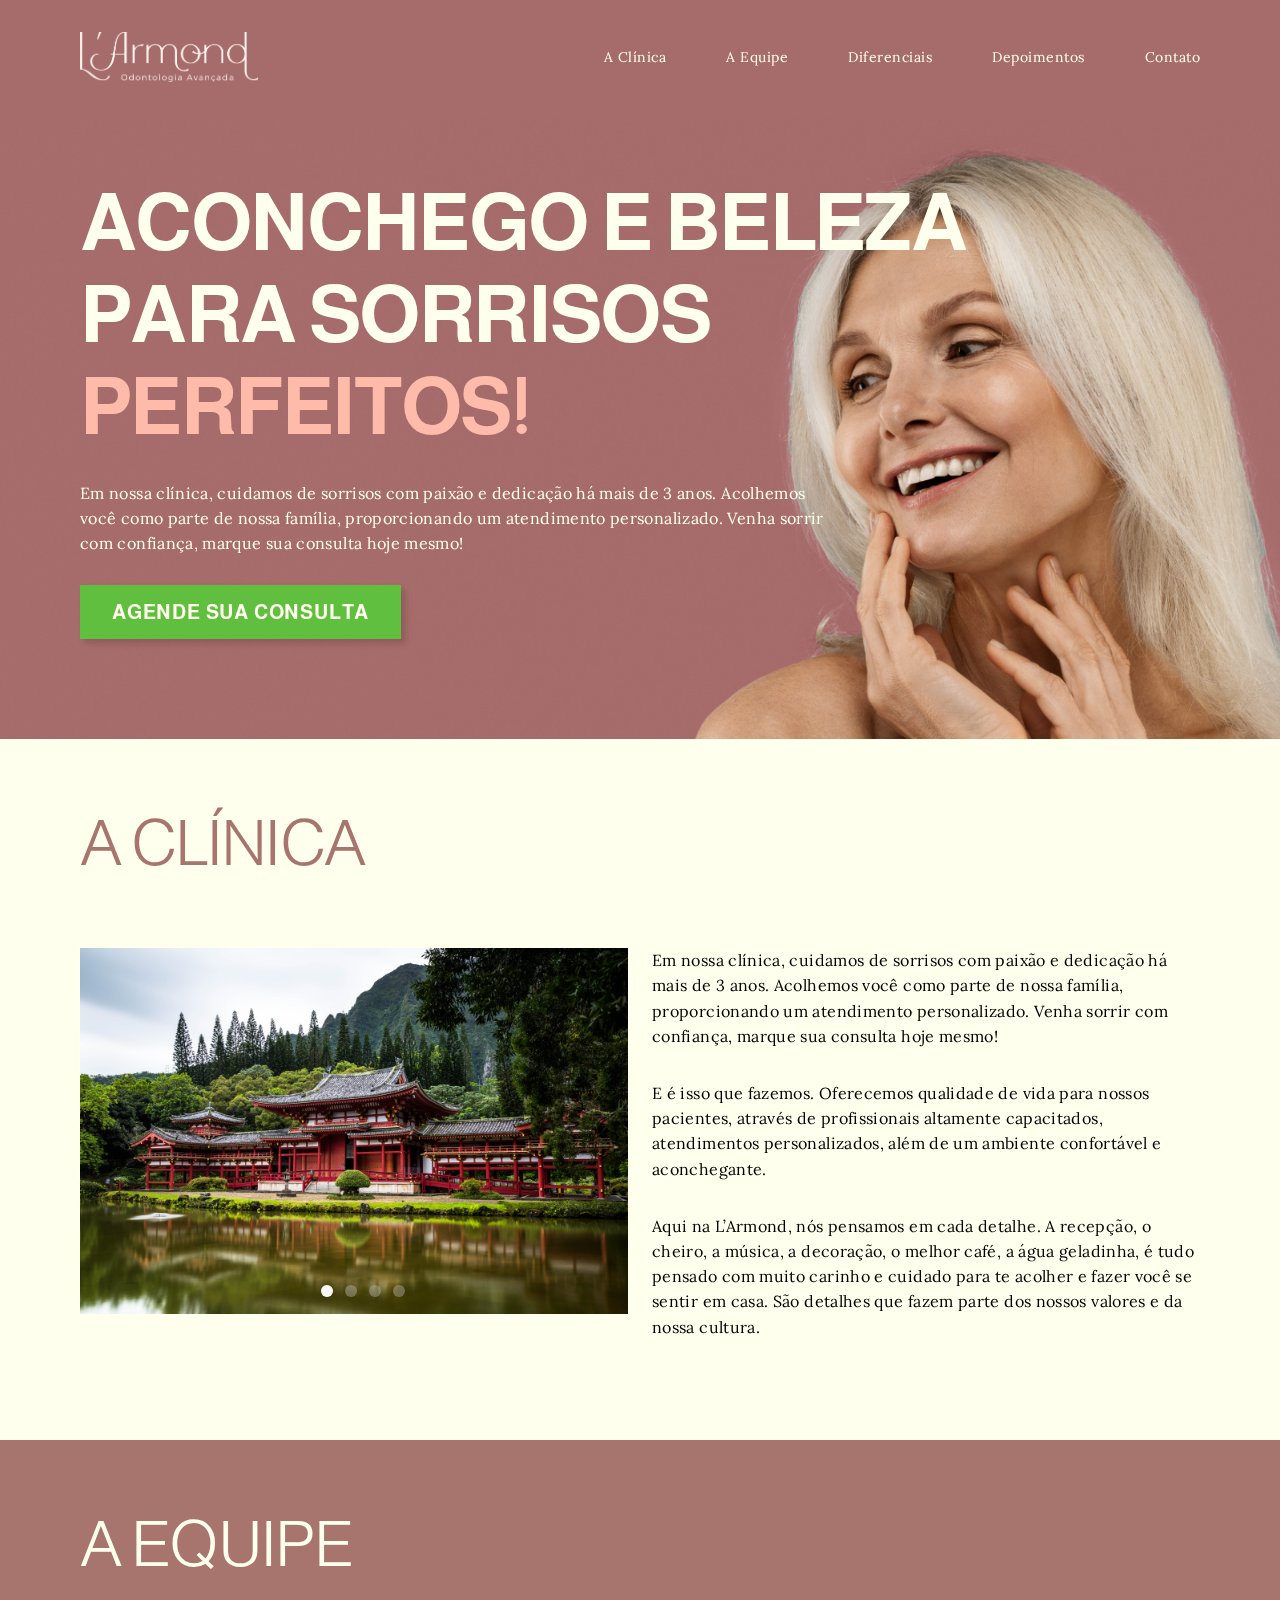
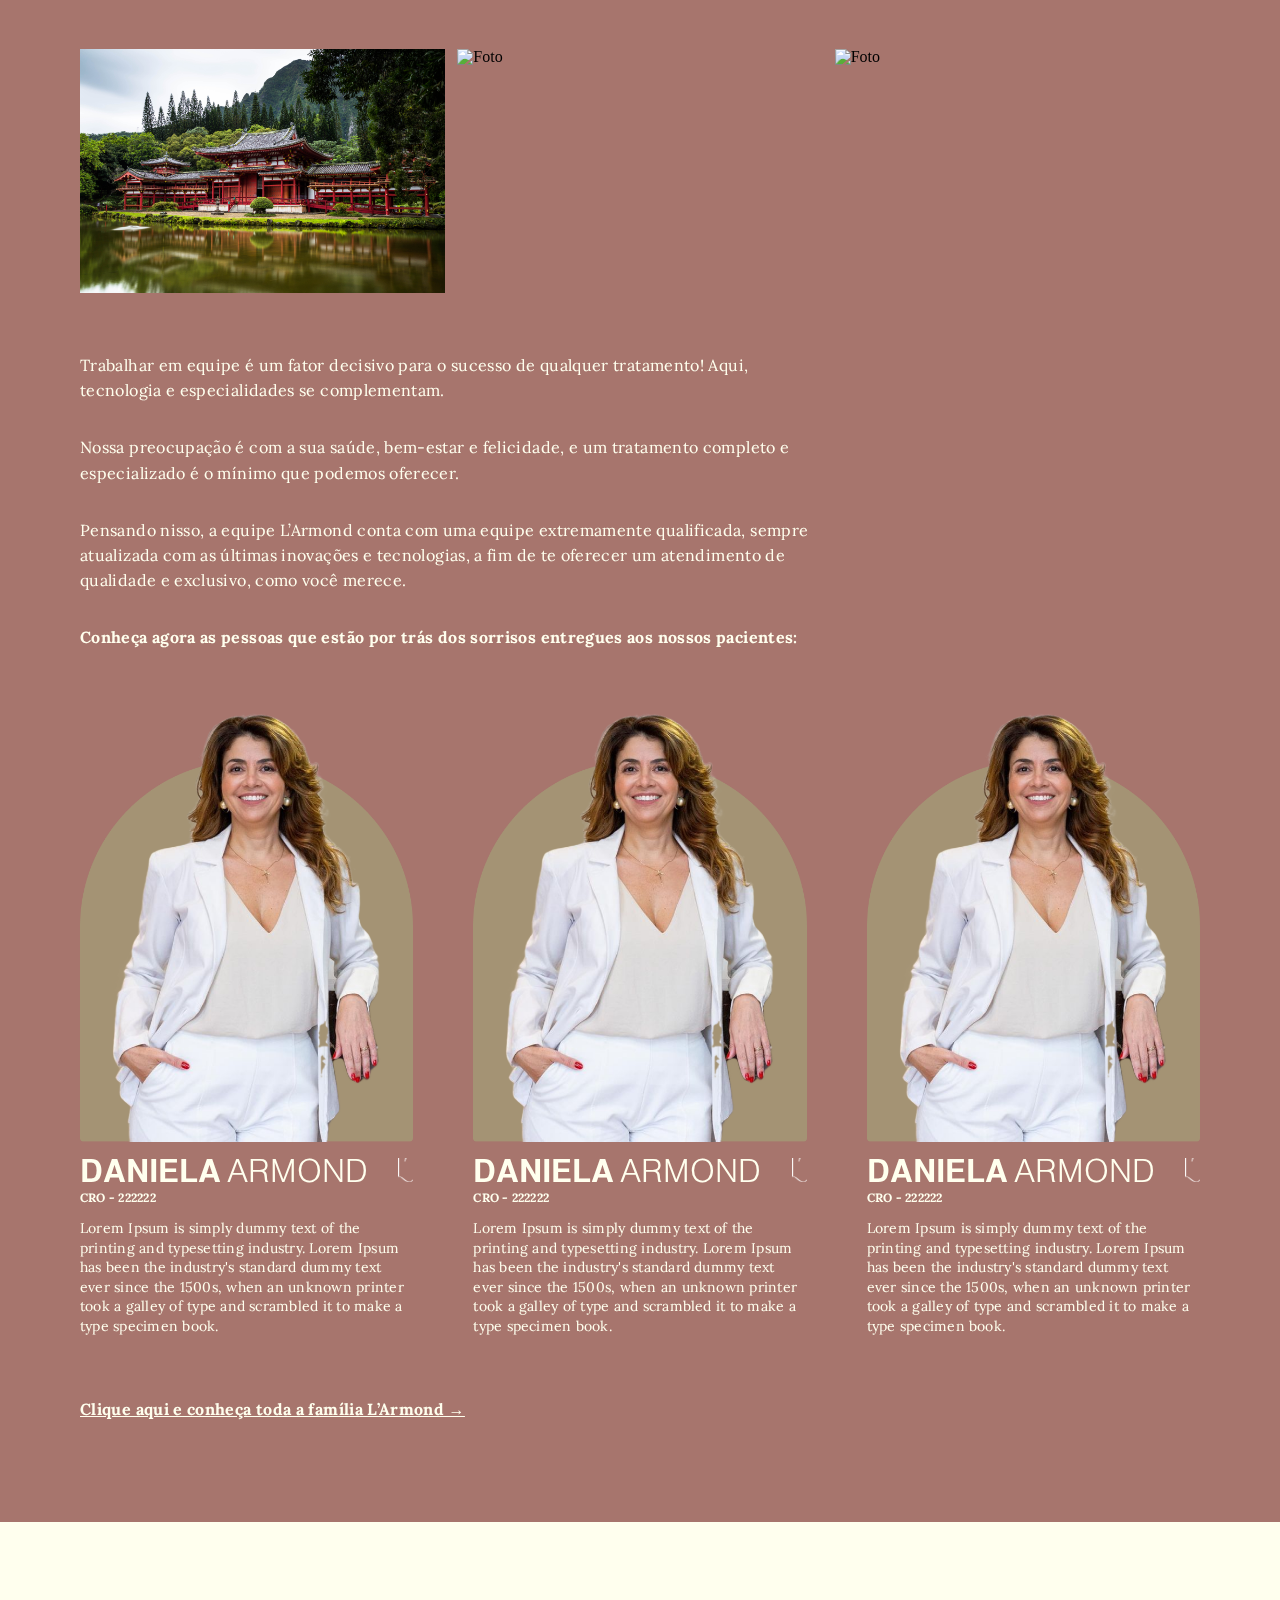
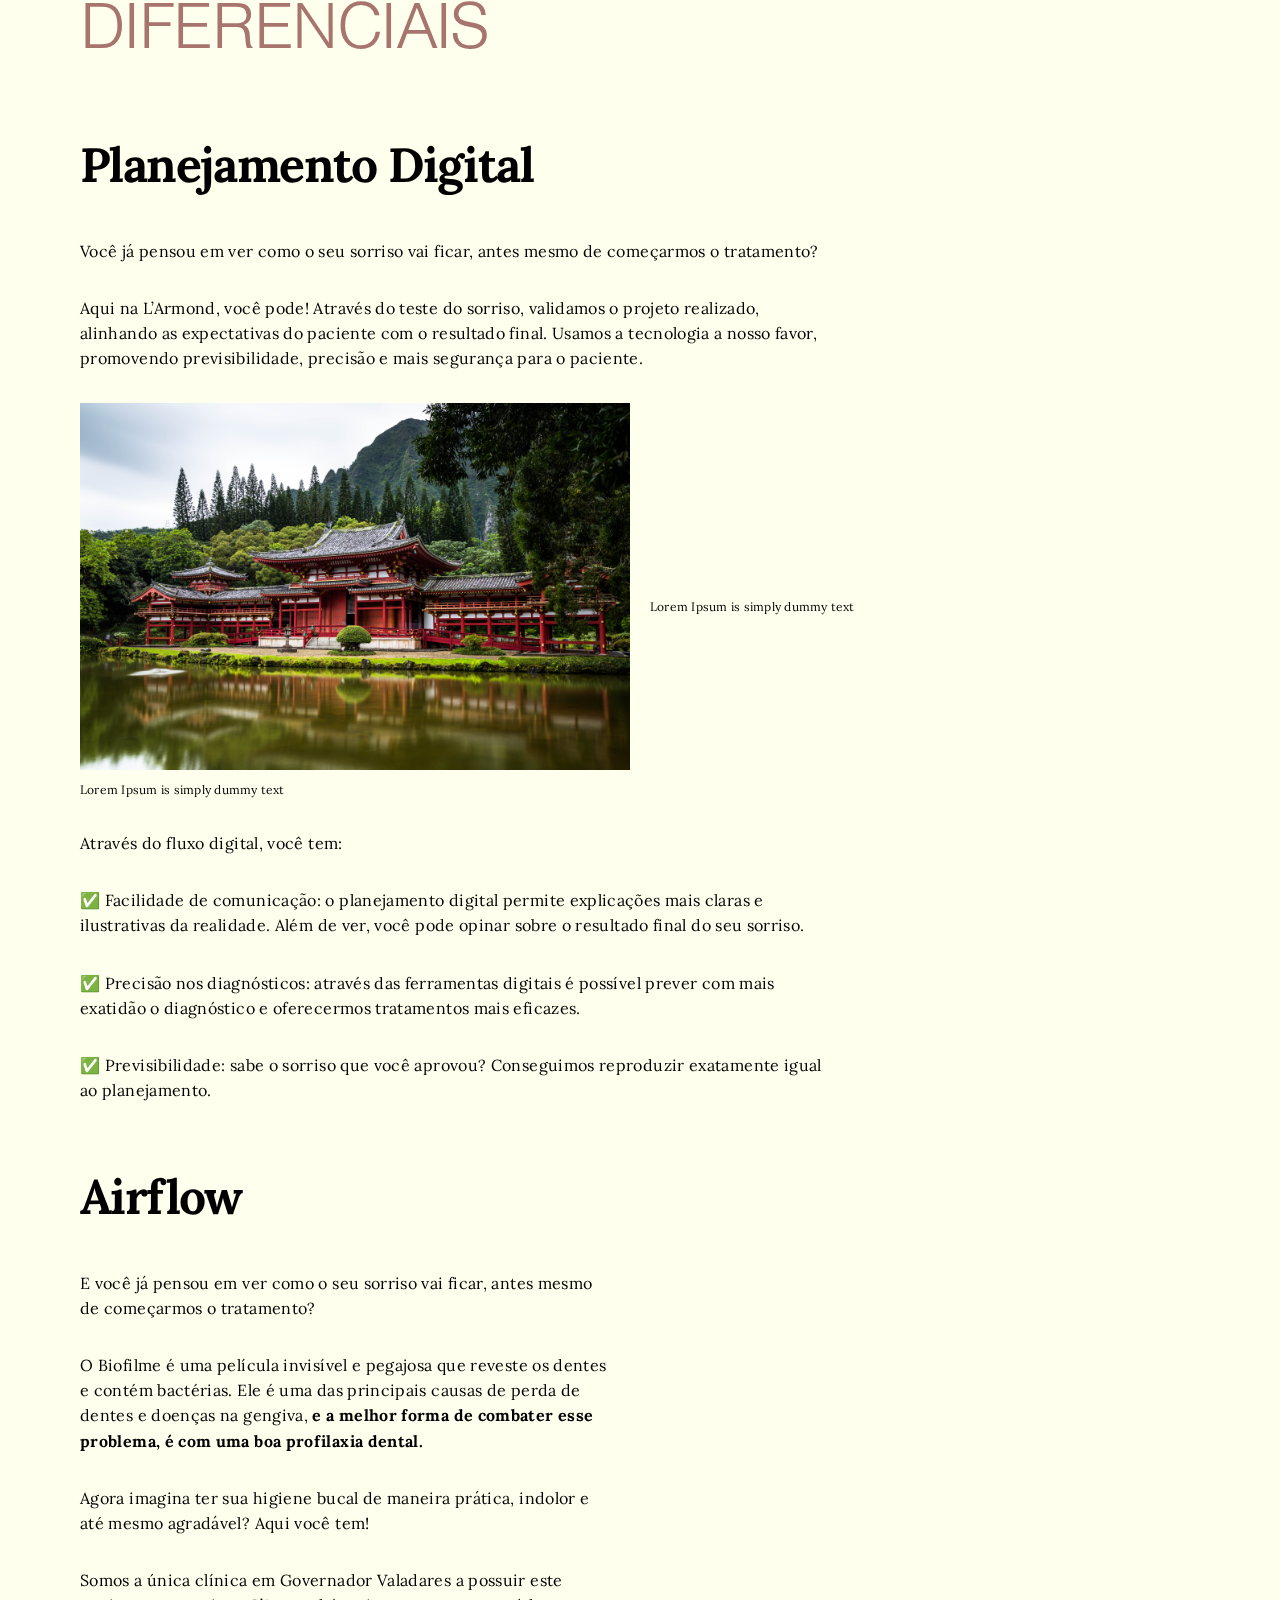
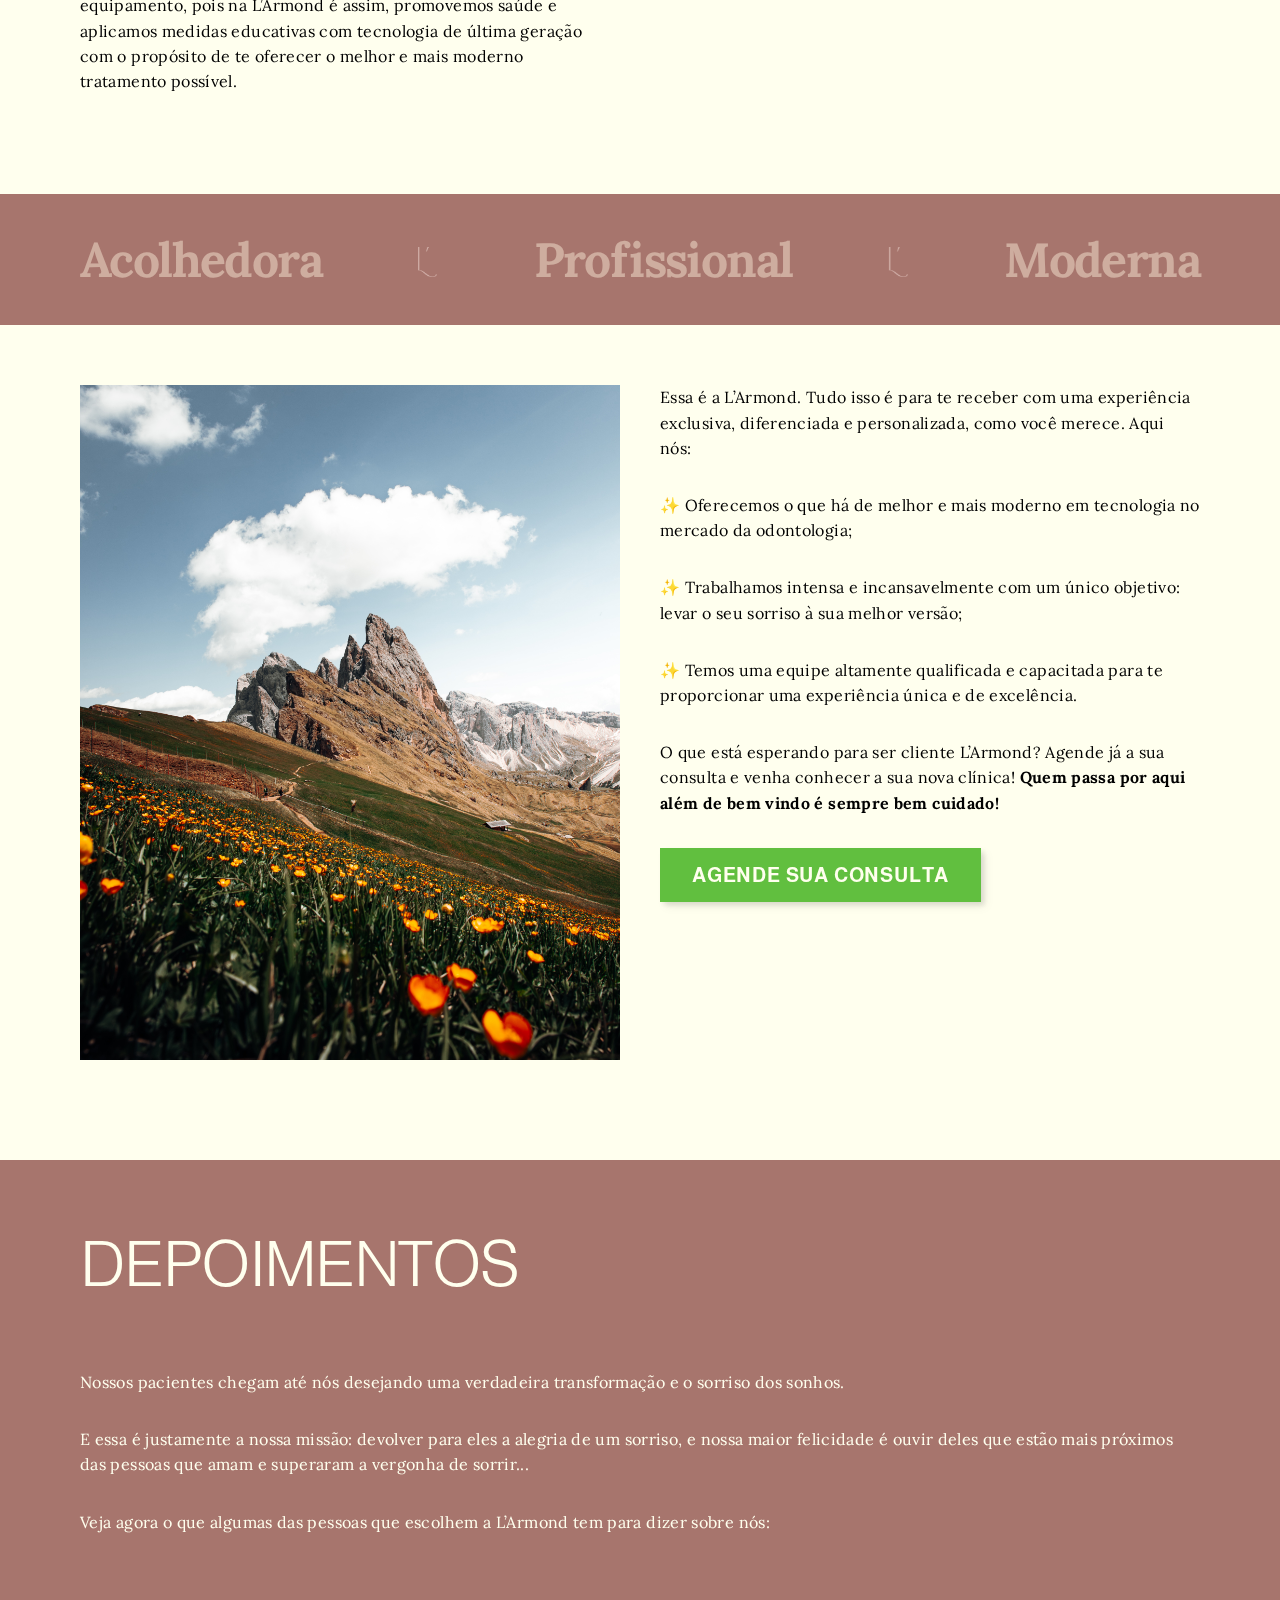
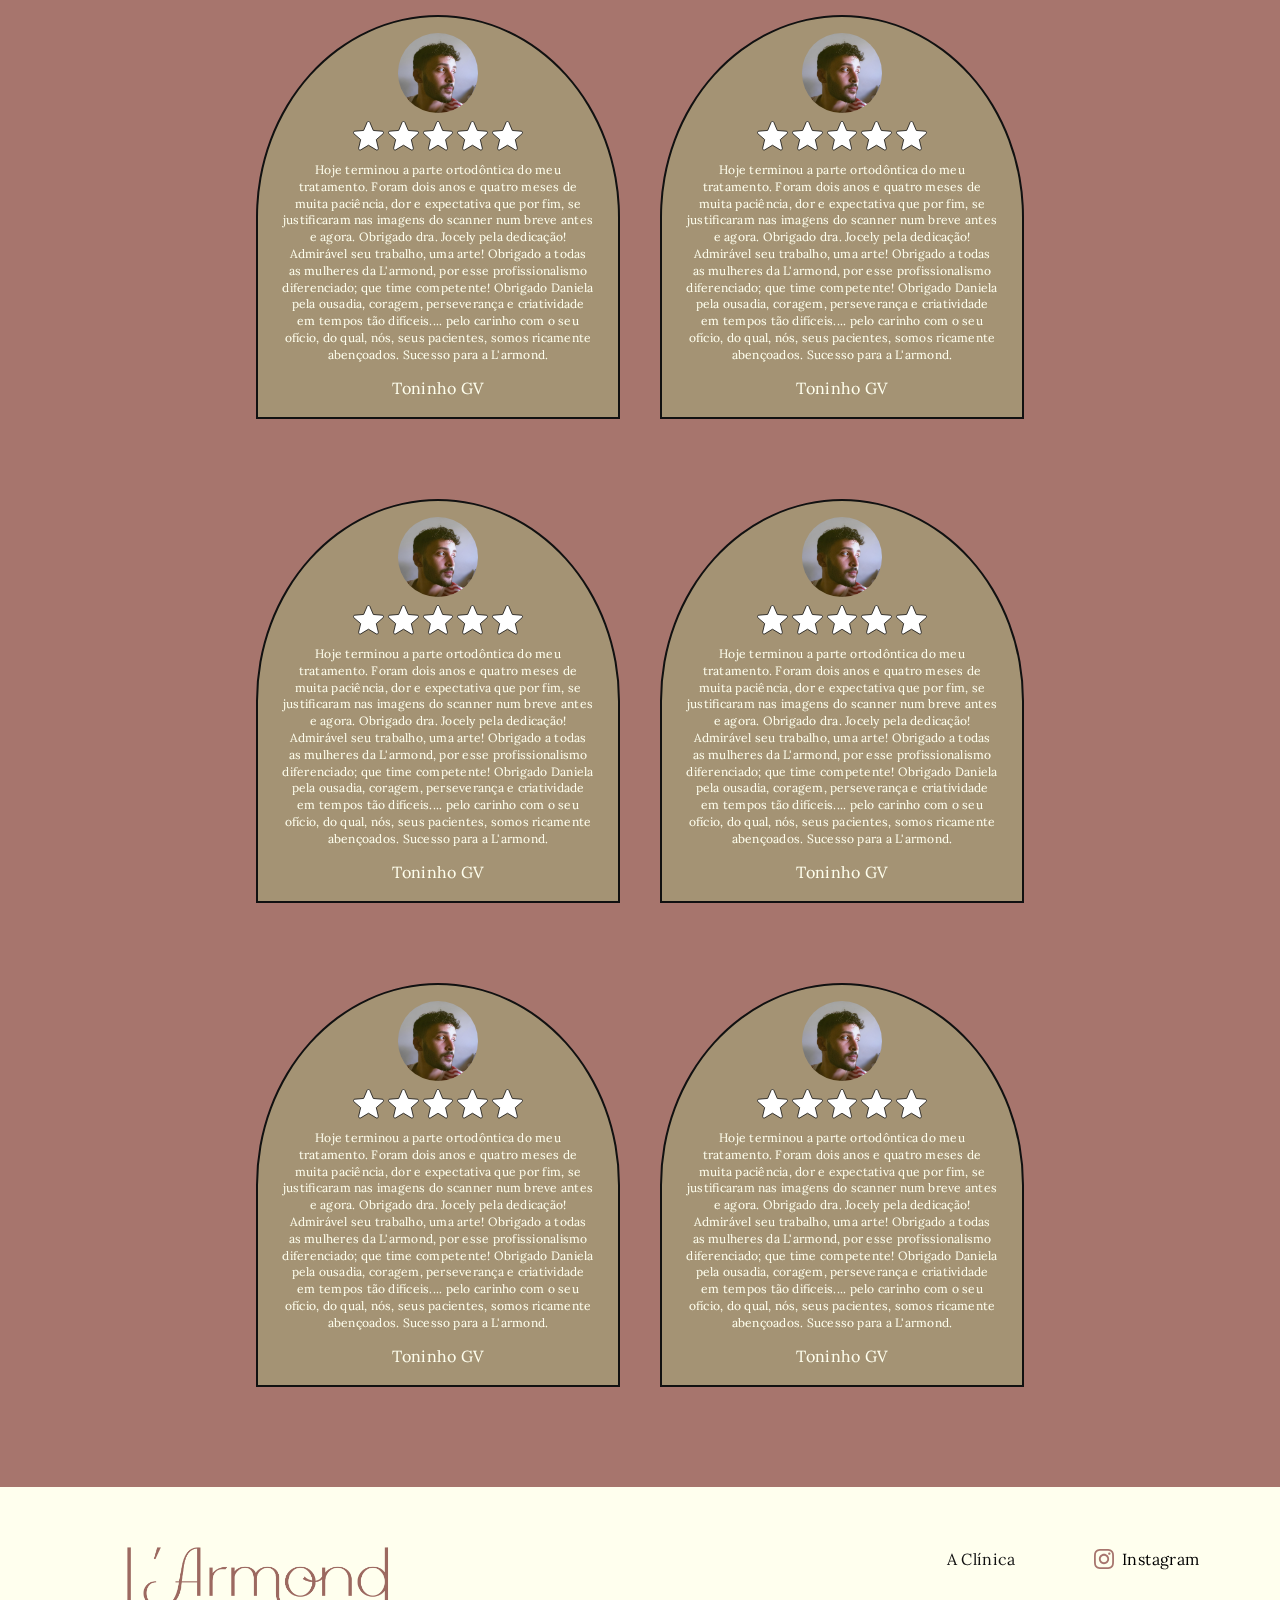
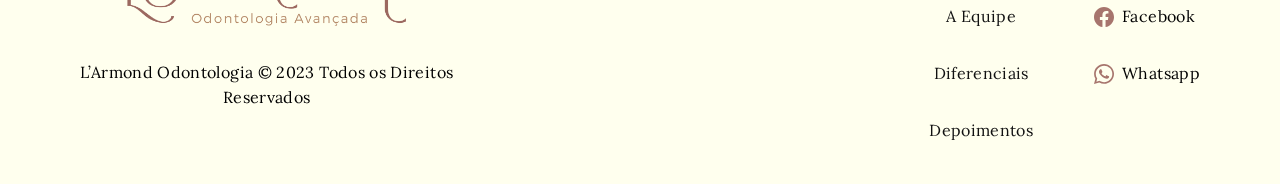
==== index.html @ bee22234 "fixed: Menu Mobile" ====
<!DOCTYPE html>
<html lang="en">

<head>
  <meta charset="UTF-8">
  <meta name="viewport" content="width=device-width, initial-scale=1.0">
  <title>L'Armond - Odontologia Avançada</title>
  <meta name="description" content="Somos uma clínica odontológica moderna em Governador Valadares. Oferecemos serviços que vai desde dentista até estética, proporcionando saúde e bem-estar para você e os seus dentes!">
  <link rel="stylesheet" href="./src/style.css">

  <!-- Fonts -->
  <link rel="preconnect" href="https://fonts.googleapis.com">
  <link rel="preconnect" href="https://fonts.gstatic.com" crossorigin>
  <link href="https://fonts.googleapis.com/css2?family=Almarai:wght@300;400;700&family=Lora:wght@400;500;600&display=swap" rel="stylesheet">
</head>

<body class="bg-white">
  <header>
    <div id="header" class="container-lg padding-header">
      <a href="index.html" class="logo-larmond"><img height="60px" src="./src/img/l'armond-logo-branca.png" alt="Logomarca da Empresa L'armond"></a>

      <nav aria-label="Navegação Primária">
        <ul id="menu">
          <a href="#history">
            <li class="text-header font-color-white">A Clínica</li>
          </a>
          <a href="#team">
            <li class="text-header font-color-white">A Equipe</li>
          </a>
          <a href="#specialities">
            <li class="text-header font-color-white">Diferenciais</li>
          </a>
          <a href="#testimonial">
            <li class="text-header font-color-white">Depoimentos</li>
          </a>
          <a href="#footer">
            <li class="text-header font-color-white">Contato</li>
          </a>
        </ul>
      </nav>

      <button onclick="animar()" id="btn-menu">
        <span class="linha"></span>
        <span class="linha"></span>
        <span class="linha"></span>
      </button>

      <nav class="menu-mobile" id="menu-mobile">
        <a href="index.html" class="logo"><img height="60px" src="./src/img/l'armond-logo-branca.png" alt="Logomarca da Empresa L'armond"></a>
        <ul>
          <a href="#history" class="mobile-link-history">
            <li class="text font-color-white">A Clínica</li>
          </a>
          <a href="#team" class="mobile-link-team">
            <li class="text font-color-white">A Equipe</li>
          </a>
          <a href="#specialities" class="mobile-link-specialities">
            <li class="text font-color-white">Diferenciais</li>
          </a>
          <a href="#testimonial" class="mobile-link-testimonial">
            <li class="text font-color-white">Depoimentos</li>
          </a>
          <a href="#footer" class="mobile-link-footer">
            <li class="text font-color-white">Contato</li>
          </a>
        </ul>
      </nav>
    </div>
  </header>

  <main class="bg-black" id="hero">
    <div id="hero-content" class="container-lg padding-section">
      <h1 class="title-hero font-color-white">Aconchego e Beleza <br> para Sorrisos <br> <span class="font-color-primary-lighter">Perfeitos!</span></h1>

      <p class="text font-color-white max-width-75ch">Em nossa clínica, cuidamos de sorrisos com paixão e dedicação há mais de 3 anos. Acolhemos você como parte de nossa família, proporcionando um atendimento
        personalizado. Venha sorrir com confiança, marque sua consulta hoje mesmo!</p>

      <a href="#" class="button button-text bg-whatsapp-green font-color-white whatsapp-button">Agende Sua Consulta</a>
    </div>
  </main>

  <section aria-label="Sobre a L'Armond" id="history">
    <div class="container-lg padding-section">
      <h2 class="title font-color-primary mb-title">A Clínica</h2>

      <div class="clinica-content">
        <div class="slider">
          <div class="slider-content">
            <input type="radio" name="btn-radio" id="radio1">
            <input type="radio" name="btn-radio" id="radio2">
            <input type="radio" name="btn-radio" id="radio3">
            <input type="radio" name="btn-radio" id="radio4">

            <div class="slide-box primeiro">
              <img class="img-desktop" src="./src/img/slider-teste/christian-joudrey-9bdt03k4ujw-unsplash.jpg" alt="">
            </div>

            <div class="slide-box">
              <img class="img-desktop" src="./src/img/slider-teste/johan-mouchet-Z95viY3WaZs-unsplash.jpg" alt="">
            </div>

            <div class="slide-box">
              <img class="img-desktop" src="./src/img/slider-teste/robert-lukeman-_RBcxo9AU-U-unsplash.jpg" alt="">
            </div>

            <div class="slide-box">
              <img class="img-desktop" src="./src/img/slider-teste/sigmund-E4YmekzhSGo-unsplash.jpg" alt="">
            </div>

            <div class="nav-auto">
              <div class="auto-btn1"></div>
              <div class="auto-btn2"></div>
              <div class="auto-btn3"></div>
              <div class="auto-btn4"></div>
            </div>

            <div class="nav-manual">
              <label for="radio1" class="manual-btn"></label>
              <label for="radio2" class="manual-btn"></label>
              <label for="radio3" class="manual-btn"></label>
              <label for="radio4" class="manual-btn"></label>
            </div>

          </div>
        </div>

        <div class="clinica-text">
          <p class="text">Em nossa clínica, cuidamos de sorrisos com paixão e dedicação há mais de 3 anos. Acolhemos você como parte de nossa família, proporcionando um atendimento
            personalizado. Venha sorrir com confiança, marque sua consulta hoje mesmo!</p>

          <p class="text">E é isso que fazemos. Oferecemos qualidade de vida para nossos pacientes, através de profissionais altamente capacitados, atendimentos personalizados, além de um ambiente confortável e aconchegante.</p>

          <p class="text">Aqui na L’Armond, nós pensamos em cada detalhe. A recepção, o cheiro, a música, a decoração, o melhor café, a água geladinha, é tudo pensado com muito carinho e cuidado para te acolher e fazer você se sentir em casa. São detalhes que fazem parte dos nossos valores e da nossa cultura.</p>
        </div>
      </div>
    </div>
  </section>

  <section aria-label="Equipe da L'Armond" class="bg-primary" id="team">
    <div class="container-lg padding-section">
      <h2 class="title font-color-white mb-title">A Equipe</h2>

      <div id="photos" class="mb-title">
        <img src="./src/img/slider-teste/christian-joudrey-9bdt03k4ujw-unsplash.jpg" alt="Foto" class="first">
        <img src="./src/img/slider-teste/johan-mouchet-Z95viY3WaZs-unsplash.jpg" alt="Foto">
        <img src="./src/img/slider-teste/robert-lukeman-_RBcxo9AU-U-unsplash.jpg" alt="Foto">
      </div>

      <div class="team-text">
        <p class="text font-color-white max-width-75ch">Trabalhar em equipe é um fator decisivo para o sucesso de qualquer tratamento! Aqui, tecnologia e especialidades se complementam.</p>

        <p class="text font-color-white max-width-75ch">Nossa preocupação é com a sua saúde, bem-estar e felicidade, e um tratamento completo e especializado é o mínimo que podemos oferecer.</p>

        <p class="text font-color-white max-width-75ch">Pensando nisso, a equipe L’Armond conta com uma equipe extremamente qualificada, sempre atualizada com as últimas inovações e tecnologias, a fim de te oferecer um atendimento de qualidade e exclusivo, como você merece.</p>

        <p class="text font-color-white max-width-75ch bold mb-title">Conheça agora as pessoas que estão por trás dos sorrisos entregues aos nossos pacientes:</p>
      </div>

      <div id="team-container" class="mb-title">
        <div class="doctor">
          <img class="doctor-img" src="./src/img/dra-dani-teste.png" alt="Doutora Dani">
          <div>
            <div class="name">
              <h3 class="title-doctor font-color-white"><span class="bold">Daniela </span>Armond</h3>
              <img src="./src/img/larmond-detalhe-teste.png" alt="" height="40px">
            </div>
            <span class="text-small uppercase bold font-color-white">Cro - 222222</span>
          </div>
          <p class="text-doctor font-color-white">Lorem Ipsum is simply dummy text of the printing and typesetting industry. Lorem Ipsum has been the industry's standard dummy text ever since the 1500s, when an unknown printer took a galley of type and scrambled it to make a type specimen book.</p>
        </div>

        <div class="doctor">
          <img class="doctor-img" src="./src/img/dra-dani-teste.png" alt="Doutora Dani">
          <div>
            <div class="name">
              <h3 class="title-doctor font-color-white"><span class="bold">Daniela </span>Armond</h3>
              <img src="./src/img/larmond-detalhe-teste.png" alt="" height="40px">
            </div>
            <span class="text-small uppercase bold font-color-white">Cro - 222222</span>
          </div>
          <p class="text-doctor font-color-white">Lorem Ipsum is simply dummy text of the printing and typesetting industry. Lorem Ipsum has been the industry's standard dummy text ever since the 1500s, when an unknown printer took a galley of type and scrambled it to make a type specimen book.</p>
        </div>

        <div class="doctor">
          <img class="doctor-img" src="./src/img/dra-dani-teste.png" alt="Doutora Dani">
          <div>
            <div class="name">
              <h3 class="title-doctor font-color-white"><span class="bold">Daniela </span>Armond</h3>
              <img src="./src/img/larmond-detalhe-teste.png" alt="" height="40px">
            </div>
            <span class="text-small uppercase bold font-color-white">Cro - 222222</span>
          </div>
          <p class="text-doctor font-color-white">Lorem Ipsum is simply dummy text of the printing and typesetting industry. Lorem Ipsum has been the industry's standard dummy text ever since the 1500s, when an unknown printer took a galley of type and scrambled it to make a type specimen book.</p>
        </div>
      </div>

      <a href="#" class="text font-color-white max-width-75ch bold mb-title underlined">Clique aqui e conheça toda a família L’Armond →</a>
    </div>
  </section>

  <section aria-label="Diferenciais da L'Armond" id="specialities">
    <div class="container-lg padding-section">
      <h2 class="title font-color-primary mb-title">Diferenciais</h2>
      <div class="mb-title">
        <h3 class="title-specialities mb-title-specialities">Planejamento Digital</h3>

        <div class="text-specialities">
          <p class="text max-width-75ch">Você já pensou em ver como o seu sorriso vai ficar, antes mesmo de começarmos o tratamento?</p>

          <p class="text max-width-75ch">Aqui na L’Armond, você pode! Através do teste do sorriso, validamos o projeto realizado, alinhando as expectativas do paciente com o resultado final. Usamos a tecnologia a nosso favor, promovendo previsibilidade, precisão e mais segurança para o paciente.</p>

          <div class="photos">
            <div class="photo">
              <img src="./src/img/slider-teste/christian-joudrey-9bdt03k4ujw-unsplash.jpg" alt="">
              <span class="text-small">Lorem Ipsum is simply dummy text</span>
            </div>

            <div class="photo">
              <img src="./src/img/slider-teste/johan-mouchet-Z95viY3WaZs-unsplash.jpg" alt="">
              <span class="text-small">Lorem Ipsum is simply dummy text</span>
            </div>
          </div>

          <p class="text max-width-75ch">Através do fluxo digital, você tem:</p>

          <p class="text max-width-75ch">✅ Facilidade de comunicação: o planejamento digital permite explicações mais claras e ilustrativas da realidade. Além de ver, você pode opinar sobre o resultado final do seu sorriso.</p>

          <p class="text max-width-75ch">✅ Precisão nos diagnósticos: através das ferramentas digitais é possível prever com mais exatidão o diagnóstico e oferecermos tratamentos mais eficazes.</p>

          <p class="text max-width-75ch">✅ Previsibilidade: sabe o sorriso que você aprovou? Conseguimos reproduzir exatamente igual ao planejamento.</p>
        </div>
      </div>

      <div class="airflow">
        <h3 class="title-specialities mb-title-specialities">Airflow</h3>

        <div class="content">
          <div class="text-specialities">
            <p class="text max-width-75ch">E você já pensou em ver como o seu sorriso vai ficar, antes mesmo de começarmos o tratamento?</p>

            <p class="text max-width-75ch">O Biofilme é uma película invisível e pegajosa que reveste os dentes e contém bactérias. Ele é uma das principais causas de perda de dentes e doenças na gengiva, <span class="bold">e a melhor forma de combater esse problema, é com uma boa profilaxia dental.</span></p>

            <p class="text max-width-75ch">Agora imagina ter sua higiene bucal de maneira prática, indolor e até mesmo agradável? Aqui você tem!</p>

            <p class="text max-width-75ch">Somos a única clínica em Governador Valadares a possuir este equipamento, pois na L’Armond é assim, promovemos saúde e aplicamos medidas educativas com tecnologia de última geração com o propósito de te oferecer o melhor e mais moderno tratamento possível.</p>
          </div>

          <div class="photo">
            <img src="./src/img/slider-teste/robert-lukeman-_RBcxo9AU-U-unsplash.jpg" alt="">
          </div>
        </div>
      </div>
    </div>
  </section>

  <section class="bg-primary padding-resume">
    <div class="container-lg resume">
      <span class="title-specialities title-resume">Acolhedora</span>
      <img src="./src/img/larmond-detalhe-teste.png" alt="">
      <span class="title-specialities title-resume">Profissional</span>
      <img src="./src/img/larmond-detalhe-teste.png" alt="">
      <span class="title-specialities title-resume">Moderna</span>
    </div>
  </section>

  <section>
    <div class="container-lg padding-section cda">
      <img src="./src/img/slider-teste/daniel-j-schwarz-UM6icC4s4gQ-unsplash.jpg" alt="">

      <div class="cda-text">
        <p class="text">Essa é a L’Armond. Tudo isso é para te receber com uma experiência exclusiva, diferenciada e personalizada, como você merece. Aqui nós: </p>

        <p class="text">✨ Oferecemos o que há de melhor e mais moderno em tecnologia no mercado da odontologia;</p>

        <p class="text">✨ Trabalhamos intensa e incansavelmente com um único objetivo: levar o seu sorriso à sua melhor versão;</p>

        <p class="text">✨ Temos uma equipe altamente qualificada e capacitada para te proporcionar uma experiência única e de excelência.</p>

        <p class="text">O que está esperando para ser cliente L’Armond? Agende já a sua consulta e venha conhecer a sua nova clínica! <span class="bold">Quem passa por aqui além de bem vindo é sempre bem cuidado!</span></p>

        <a href="#" class="button button-text bg-whatsapp-green font-color-white whatsapp-button">Agende Sua Consulta</a>
      </div>
    </div>
  </section>

    <section class="bg-primary" id="testimonial">
      <div class="container-lg padding-section">
        <h2 class="title font-color-white mb-title">Depoimentos</h2>

        <div class="text-specialities">
          <p class="text font-color-white">Nossos pacientes chegam até nós desejando uma verdadeira transformação e o sorriso dos sonhos.</p>

          <p class="text font-color-white">E essa é justamente a nossa missão: devolver para eles a alegria de um sorriso, e nossa maior felicidade é ouvir deles que estão mais próximos das pessoas que amam e superaram a vergonha de sorrir...</p>

          <p class="text font-color-white mb-80">Veja agora o que algumas das pessoas que escolhem a L’Armond tem para dizer sobre nós:</p>
        </div>

        <div class="testimonials">
          <div class="testimonial">
            <div class="profile">
              <img src="./src/img/dani-alves-profile-test.png" alt="">
            </div>

            <div class="rating">
              <img src="./src/img/icons/star.svg" alt="">
              <img src="./src/img/icons/star.svg" alt="">
              <img src="./src/img/icons/star.svg" alt="">
              <img src="./src/img/icons/star.svg" alt="">
              <img src="./src/img/icons/star.svg" alt="">
            </div>

            <div class="text">
              <p class="text-small font-color-white mb-12">Hoje terminou a parte ortodôntica do meu
                tratamento. Foram dois anos e quatro meses de
                muita paciência, dor e expectativa que por fim, se justificaram nas imagens do scanner num
                breve antes e agora. Obrigado dra. Jocely pela
                dedicação! Admirável seu trabalho, uma arte!
                Obrigado a todas as mulheres da L'armond, por
                esse profissionalismo diferenciado; que time
                competente! Obrigado Daniela pela ousadia,
                coragem, perseverança e criatividade em tempos
                tão difíceis.... pelo carinho com o seu ofício, do
                qual, nós, seus pacientes, somos ricamente
                abençoados. Sucesso para a L'armond.</p>

              <p class="text font-color-white">Toninho GV</p>
            </div>
          </div>

          <div class="testimonial">
            <div class="profile">
              <img src="./src/img/dani-alves-profile-test.png" alt="">
            </div>

            <div class="rating">
              <img src="./src/img/icons/star.svg" alt="">
              <img src="./src/img/icons/star.svg" alt="">
              <img src="./src/img/icons/star.svg" alt="">
              <img src="./src/img/icons/star.svg" alt="">
              <img src="./src/img/icons/star.svg" alt="">
            </div>

            <div class="text">
              <p class="text-small font-color-white mb-12">Hoje terminou a parte ortodôntica do meu
                tratamento. Foram dois anos e quatro meses de
                muita paciência, dor e expectativa que por fim, se justificaram nas imagens do scanner num
                breve antes e agora. Obrigado dra. Jocely pela
                dedicação! Admirável seu trabalho, uma arte!
                Obrigado a todas as mulheres da L'armond, por
                esse profissionalismo diferenciado; que time
                competente! Obrigado Daniela pela ousadia,
                coragem, perseverança e criatividade em tempos
                tão difíceis.... pelo carinho com o seu ofício, do
                qual, nós, seus pacientes, somos ricamente
                abençoados. Sucesso para a L'armond.</p>

              <p class="text font-color-white">Toninho GV</p>
            </div>
          </div>

          <div class="testimonial">
            <div class="profile">
              <img src="./src/img/dani-alves-profile-test.png" alt="">
            </div>

            <div class="rating">
              <img src="./src/img/icons/star.svg" alt="">
              <img src="./src/img/icons/star.svg" alt="">
              <img src="./src/img/icons/star.svg" alt="">
              <img src="./src/img/icons/star.svg" alt="">
              <img src="./src/img/icons/star.svg" alt="">
            </div>

            <div class="text">
              <p class="text-small font-color-white mb-12">Hoje terminou a parte ortodôntica do meu
                tratamento. Foram dois anos e quatro meses de
                muita paciência, dor e expectativa que por fim, se justificaram nas imagens do scanner num
                breve antes e agora. Obrigado dra. Jocely pela
                dedicação! Admirável seu trabalho, uma arte!
                Obrigado a todas as mulheres da L'armond, por
                esse profissionalismo diferenciado; que time
                competente! Obrigado Daniela pela ousadia,
                coragem, perseverança e criatividade em tempos
                tão difíceis.... pelo carinho com o seu ofício, do
                qual, nós, seus pacientes, somos ricamente
                abençoados. Sucesso para a L'armond.</p>

              <p class="text font-color-white">Toninho GV</p>
            </div>
          </div>       

          <div class="testimonial">
            <div class="profile">
              <img src="./src/img/dani-alves-profile-test.png" alt="">
            </div>

            <div class="rating">
              <img src="./src/img/icons/star.svg" alt="">
              <img src="./src/img/icons/star.svg" alt="">
              <img src="./src/img/icons/star.svg" alt="">
              <img src="./src/img/icons/star.svg" alt="">
              <img src="./src/img/icons/star.svg" alt="">
            </div>

            <div class="text">
              <p class="text-small font-color-white mb-12">Hoje terminou a parte ortodôntica do meu
                tratamento. Foram dois anos e quatro meses de
                muita paciência, dor e expectativa que por fim, se justificaram nas imagens do scanner num
                breve antes e agora. Obrigado dra. Jocely pela
                dedicação! Admirável seu trabalho, uma arte!
                Obrigado a todas as mulheres da L'armond, por
                esse profissionalismo diferenciado; que time
                competente! Obrigado Daniela pela ousadia,
                coragem, perseverança e criatividade em tempos
                tão difíceis.... pelo carinho com o seu ofício, do
                qual, nós, seus pacientes, somos ricamente
                abençoados. Sucesso para a L'armond.</p>

              <p class="text font-color-white">Toninho GV</p>
            </div>
          </div>  

          <div class="testimonial">
            <div class="profile">
              <img src="./src/img/dani-alves-profile-test.png" alt="">
            </div>

            <div class="rating">
              <img src="./src/img/icons/star.svg" alt="">
              <img src="./src/img/icons/star.svg" alt="">
              <img src="./src/img/icons/star.svg" alt="">
              <img src="./src/img/icons/star.svg" alt="">
              <img src="./src/img/icons/star.svg" alt="">
            </div>

            <div class="text">
              <p class="text-small font-color-white mb-12">Hoje terminou a parte ortodôntica do meu
                tratamento. Foram dois anos e quatro meses de
                muita paciência, dor e expectativa que por fim, se justificaram nas imagens do scanner num
                breve antes e agora. Obrigado dra. Jocely pela
                dedicação! Admirável seu trabalho, uma arte!
                Obrigado a todas as mulheres da L'armond, por
                esse profissionalismo diferenciado; que time
                competente! Obrigado Daniela pela ousadia,
                coragem, perseverança e criatividade em tempos
                tão difíceis.... pelo carinho com o seu ofício, do
                qual, nós, seus pacientes, somos ricamente
                abençoados. Sucesso para a L'armond.</p>

              <p class="text font-color-white">Toninho GV</p>
            </div>
          </div>  

          <div class="testimonial">
            <div class="profile">
              <img src="./src/img/dani-alves-profile-test.png" alt="">
            </div>

            <div class="rating">
              <img src="./src/img/icons/star.svg" alt="">
              <img src="./src/img/icons/star.svg" alt="">
              <img src="./src/img/icons/star.svg" alt="">
              <img src="./src/img/icons/star.svg" alt="">
              <img src="./src/img/icons/star.svg" alt="">
            </div>

            <div class="text">
              <p class="text-small font-color-white mb-12">Hoje terminou a parte ortodôntica do meu
                tratamento. Foram dois anos e quatro meses de
                muita paciência, dor e expectativa que por fim, se justificaram nas imagens do scanner num
                breve antes e agora. Obrigado dra. Jocely pela
                dedicação! Admirável seu trabalho, uma arte!
                Obrigado a todas as mulheres da L'armond, por
                esse profissionalismo diferenciado; que time
                competente! Obrigado Daniela pela ousadia,
                coragem, perseverança e criatividade em tempos
                tão difíceis.... pelo carinho com o seu ofício, do
                qual, nós, seus pacientes, somos ricamente
                abençoados. Sucesso para a L'armond.</p>

              <p class="text font-color-white">Toninho GV</p>
            </div>
          </div>  
        </div>
      </div>
    </section>

  <footer class="container-lg padding-footer" id="footer">
    <div class="logo">
      <img src="./src/img/l'armond-logo-primario.png" alt="Logomarca">
      <p class="text">L’Armond Odontologia © 2023 Todos os Direitos Reservados</p>
    </div>

    <div class="infos">
      <nav aria-label="Navegação Primária">
        <ul class="menu">
          <a href="#history">
            <li class="text">A Clínica</li>
          </a>
          <a href="#team">
            <li class="text">A Equipe</li>
          </a>
          <a href="#specialities">
            <li class="text">Diferenciais</li>
          </a>
          <a href="#testimonial">
            <li class="text">Depoimentos</li>
          </a>
        </ul>
      </nav>

      <div class="social-media">
        <a href="#">
          <svg width="20" height="20" viewBox="0 0 100 100" fill="none" xmlns="http://www.w3.org/2000/svg">
            <path d="M50.0042 0C36.425 0 34.7208 0.059376 29.3875 0.302084C24.0646 0.545834 20.4313 1.38854 17.2521 2.625C13.9635 3.90208 11.174 5.61042 8.39479 8.39062C5.61354 11.1698 3.90521 13.9594 2.62396 17.2469C1.38437 20.4271 0.540625 24.0615 0.301041 29.3823C0.0624995 34.7156 0 36.4208 0 50C0 63.5792 0.0604176 65.2781 0.302084 70.6115C0.546876 75.9344 1.38958 79.5677 2.625 82.7469C3.90313 86.0354 5.61146 88.825 8.39167 91.6042C11.1698 94.3854 13.9594 96.0979 17.2458 97.375C20.4271 98.6115 24.0615 99.4542 29.3833 99.6979C34.7167 99.9406 36.4198 100 49.9979 100C63.5781 100 65.2771 99.9406 70.6104 99.6979C75.9333 99.4542 79.5708 98.6115 82.7521 97.375C86.0396 96.0979 88.825 94.3854 91.6031 91.6042C94.3844 88.825 96.0927 86.0354 97.374 82.7479C98.6031 79.5677 99.4469 75.9333 99.6969 70.6125C99.9365 65.2792 99.999 63.5792 99.999 50C99.999 36.4208 99.9365 34.7167 99.6969 29.3833C99.4469 24.0604 98.6031 20.4271 97.374 17.2479C96.0927 13.9594 94.3844 11.1698 91.6031 8.39062C88.8219 5.60938 86.0406 3.90104 82.749 2.625C79.5615 1.38854 75.926 0.545834 70.6031 0.302084C65.2698 0.059376 63.5719 0 49.9885 0H50.0042ZM45.5188 9.01042C46.85 9.00833 48.3354 9.01042 50.0042 9.01042C63.3542 9.01042 64.9365 9.05833 70.2083 9.29792C75.0833 9.52083 77.7292 10.3354 79.4917 11.0198C81.825 11.926 83.4886 13.0094 85.2375 14.7594C86.9875 16.5094 88.0708 18.176 88.9792 20.5094C89.6635 22.2698 90.4792 24.9156 90.701 29.7906C90.9406 35.0615 90.9927 36.6448 90.9927 49.9885C90.9927 63.3323 90.9406 64.9156 90.701 70.1865C90.4781 75.0615 89.6635 77.7073 88.9792 79.4677C88.0729 81.801 86.9875 83.4625 85.2375 85.2115C83.4875 86.9615 81.826 88.0448 79.4917 88.951C77.7313 89.6385 75.0833 90.451 70.2083 90.674C64.9375 90.9135 63.3542 90.9656 50.0042 90.9656C36.6531 90.9656 35.0708 90.9135 29.8 90.674C24.925 90.449 22.2792 89.6344 20.5156 88.95C18.1823 88.0437 16.5156 86.9604 14.7656 85.2104C13.0156 83.4604 11.9323 81.7979 11.024 79.4635C10.3396 77.7031 9.52396 75.0573 9.30208 70.1823C9.0625 64.9115 9.01458 63.3281 9.01458 49.976C9.01458 36.624 9.0625 35.049 9.30208 29.7781C9.525 24.9031 10.3396 22.2573 11.024 20.4948C11.9302 18.1615 13.0156 16.4948 14.7656 14.7448C16.5156 12.9948 18.1823 11.9115 20.5156 11.0031C22.2781 10.3156 24.925 9.50313 29.8 9.27917C34.4125 9.07083 36.2 9.00833 45.5188 8.99792V9.01042ZM76.6938 17.3125C73.3813 17.3125 70.6938 19.9969 70.6938 23.3104C70.6938 26.6229 73.3813 29.3104 76.6938 29.3104C80.0063 29.3104 82.6938 26.6229 82.6938 23.3104C82.6938 19.9979 80.0063 17.3104 76.6938 17.3104V17.3125ZM50.0042 24.3229C35.824 24.3229 24.3271 35.8198 24.3271 50C24.3271 64.1802 35.824 75.6719 50.0042 75.6719C64.1844 75.6719 75.6771 64.1802 75.6771 50C75.6771 35.8198 64.1833 24.3229 50.0031 24.3229H50.0042ZM50.0042 33.3333C59.2083 33.3333 66.6708 40.7948 66.6708 50C66.6708 59.2042 59.2083 66.6667 50.0042 66.6667C40.799 66.6667 33.3375 59.2042 33.3375 50C33.3375 40.7948 40.799 33.3333 50.0042 33.3333V33.3333Z" fill="#A7756D" />
          </svg>
          <span class="text">Instagram</span>
        </a>

        <a href="#">
          <svg width="20" height="20" viewBox="0 0 100 100" fill="none" xmlns="http://www.w3.org/2000/svg">
            <path d="M100.001 50.3056C100.001 22.5225 77.6148 0 50 0C22.3852 0 -0.000976562 22.5225 -0.000976562 50.3056C-0.000976562 75.4145 18.2837 96.2261 42.1873 100V64.847H29.4918V50.3056H42.1873V39.2226C42.1873 26.6148 49.6521 19.6506 61.0735 19.6506C66.544 19.6506 72.2661 20.6331 72.2661 20.6331V33.013H65.961C59.7497 33.013 57.8126 36.8908 57.8126 40.869V50.3056H71.6801L69.4633 64.847H57.8126V100C81.7163 96.2261 100.001 75.4145 100.001 50.3056Z" fill="#A7756D" />
          </svg>
          <span class="text">Facebook</span>
        </a>

        <a href="#">
          <svg width="20" height="20" viewBox="0 0 100 100" fill="none" xmlns="http://www.w3.org/2000/svg">
            <path d="M85.3948 14.5403C76.0153 5.15562 63.5093 0 50.1919 0C22.7695 0 0.430571 22.2381 0.406704 49.5367C0.406704 58.2799 2.69787 66.7855 7.04155 74.3169L0.000976562 100L26.3972 93.11C33.6764 97.0539 41.8626 99.1447 50.1919 99.1447H50.2158C77.6382 99.1447 99.9771 76.9066 100.001 49.5842C99.9771 36.3507 94.7981 23.9012 85.3948 14.5403ZM50.1919 90.7579C42.7456 90.7579 35.4664 88.7622 29.1179 85.0083L27.6143 84.1055L11.958 88.192L16.1346 72.9865L15.1561 71.4184C11.0034 64.861 8.83153 57.282 8.83153 49.5129C8.83153 26.8472 27.3995 8.36303 50.2158 8.36303C61.2659 8.36303 71.6478 12.6633 79.4759 20.4324C87.2802 28.2252 91.5762 38.5602 91.5762 49.5605C91.5523 72.2975 72.9843 90.7579 50.1919 90.7579ZM72.8888 59.9192C71.6478 59.3015 65.538 56.3079 64.3924 55.8803C63.2468 55.4764 62.4115 55.2625 61.6 56.498C60.7647 57.7334 58.3781 60.5369 57.6621 61.3447C56.9461 62.1763 56.2062 62.2713 54.9652 61.6536C53.7241 61.0359 49.7146 59.7292 44.9652 55.5001C41.2659 52.2214 38.7838 48.1587 38.0439 46.9233C37.3279 45.6878 37.9723 45.0226 38.5929 44.4048C39.1418 43.8584 39.8339 42.9556 40.4544 42.2428C41.075 41.5301 41.2898 41.0074 41.6955 40.1758C42.1012 39.3443 41.9103 38.6315 41.6 38.0138C41.2898 37.3961 38.8077 31.2901 37.7575 28.8192C36.7552 26.3958 35.7289 26.7284 34.9652 26.7047C34.2492 26.6572 33.4139 26.6572 32.5785 26.6572C31.7432 26.6572 30.4067 26.966 29.2611 28.2015C28.1155 29.4369 24.9174 32.4305 24.9174 38.5365C24.9174 44.6424 29.3805 50.5108 30.001 51.3424C30.6215 52.1739 38.7599 64.6709 51.242 70.0404C54.2015 71.3234 56.5165 72.0836 58.3303 72.6538C61.3136 73.6042 64.0105 73.4616 66.1585 73.1528C68.5451 72.7964 73.5093 70.1592 74.5595 67.2606C75.5857 64.3621 75.5857 61.8912 75.2754 61.3685C74.9652 60.8458 74.1299 60.537 72.8888 59.9192Z" fill="#A7756D" />
          </svg>
          <span class="text">Whatsapp</span>
        </a>
      </div>
    </div>
  </footer>

  <script src="./src/script.js"></script>
</body>

</html>
---- src/style.css ----
/* Reset CSS */
@import url(./css/utilities/reset.css);

/* Utilities */
@import url(./css/utilities/typography.css);
@import url(./css/utilities/colors.css);
@import url(./css/utilities/spacing.css);
@import url(./css/utilities/buttons.css);

/* Partials */
@import url(./css/partials/header.css);
@import url(./css/partials/hero.css);
@import url(./css/partials/history.css);
@import url(./css/partials/team.css);
@import url(./css/partials/specialities.css);
@import url(./css/partials/resume.css);
@import url(./css/partials/cda.css);
@import url(./css/partials/footer.css);
@import url(./css/partials/testimonials.css);

/* Funcionalities with JS */
@import url(./css/funcionalities/slider.css);
@import url(./css/funcionalities/menu-mobile.css);
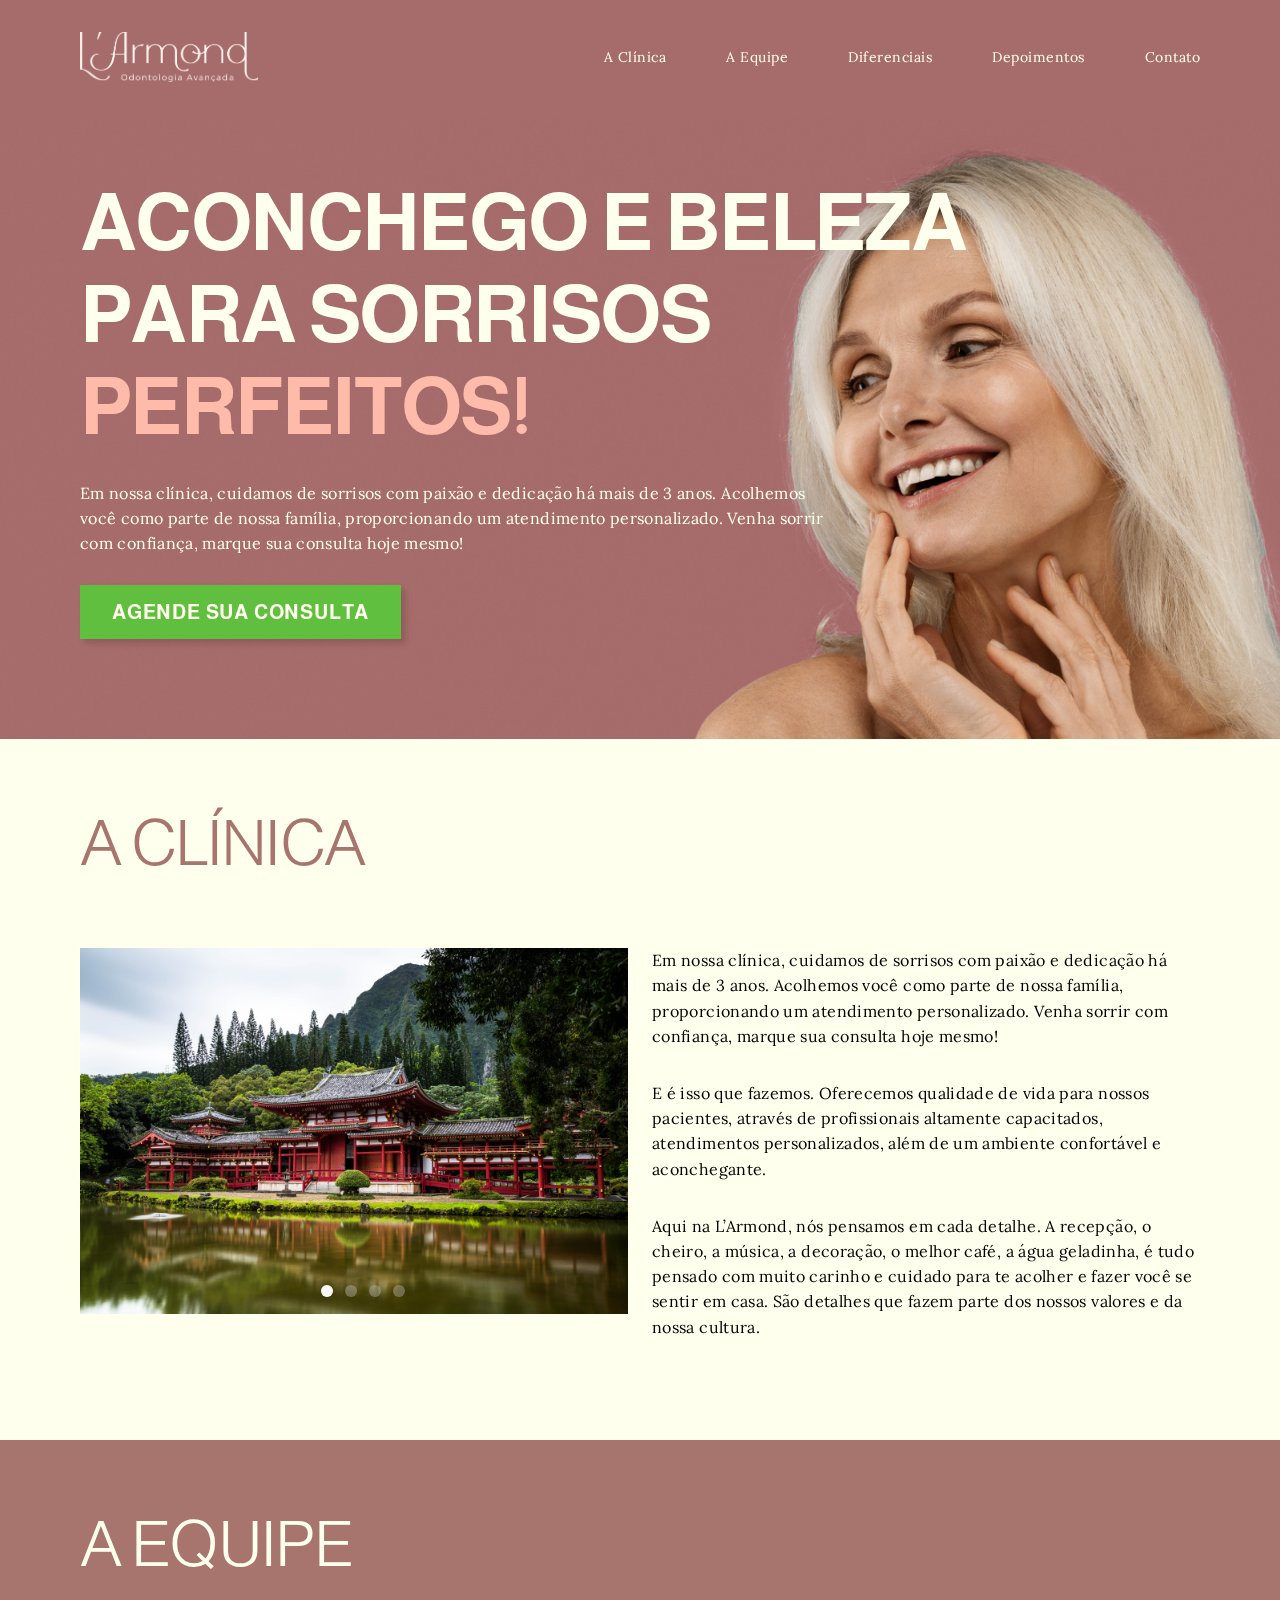
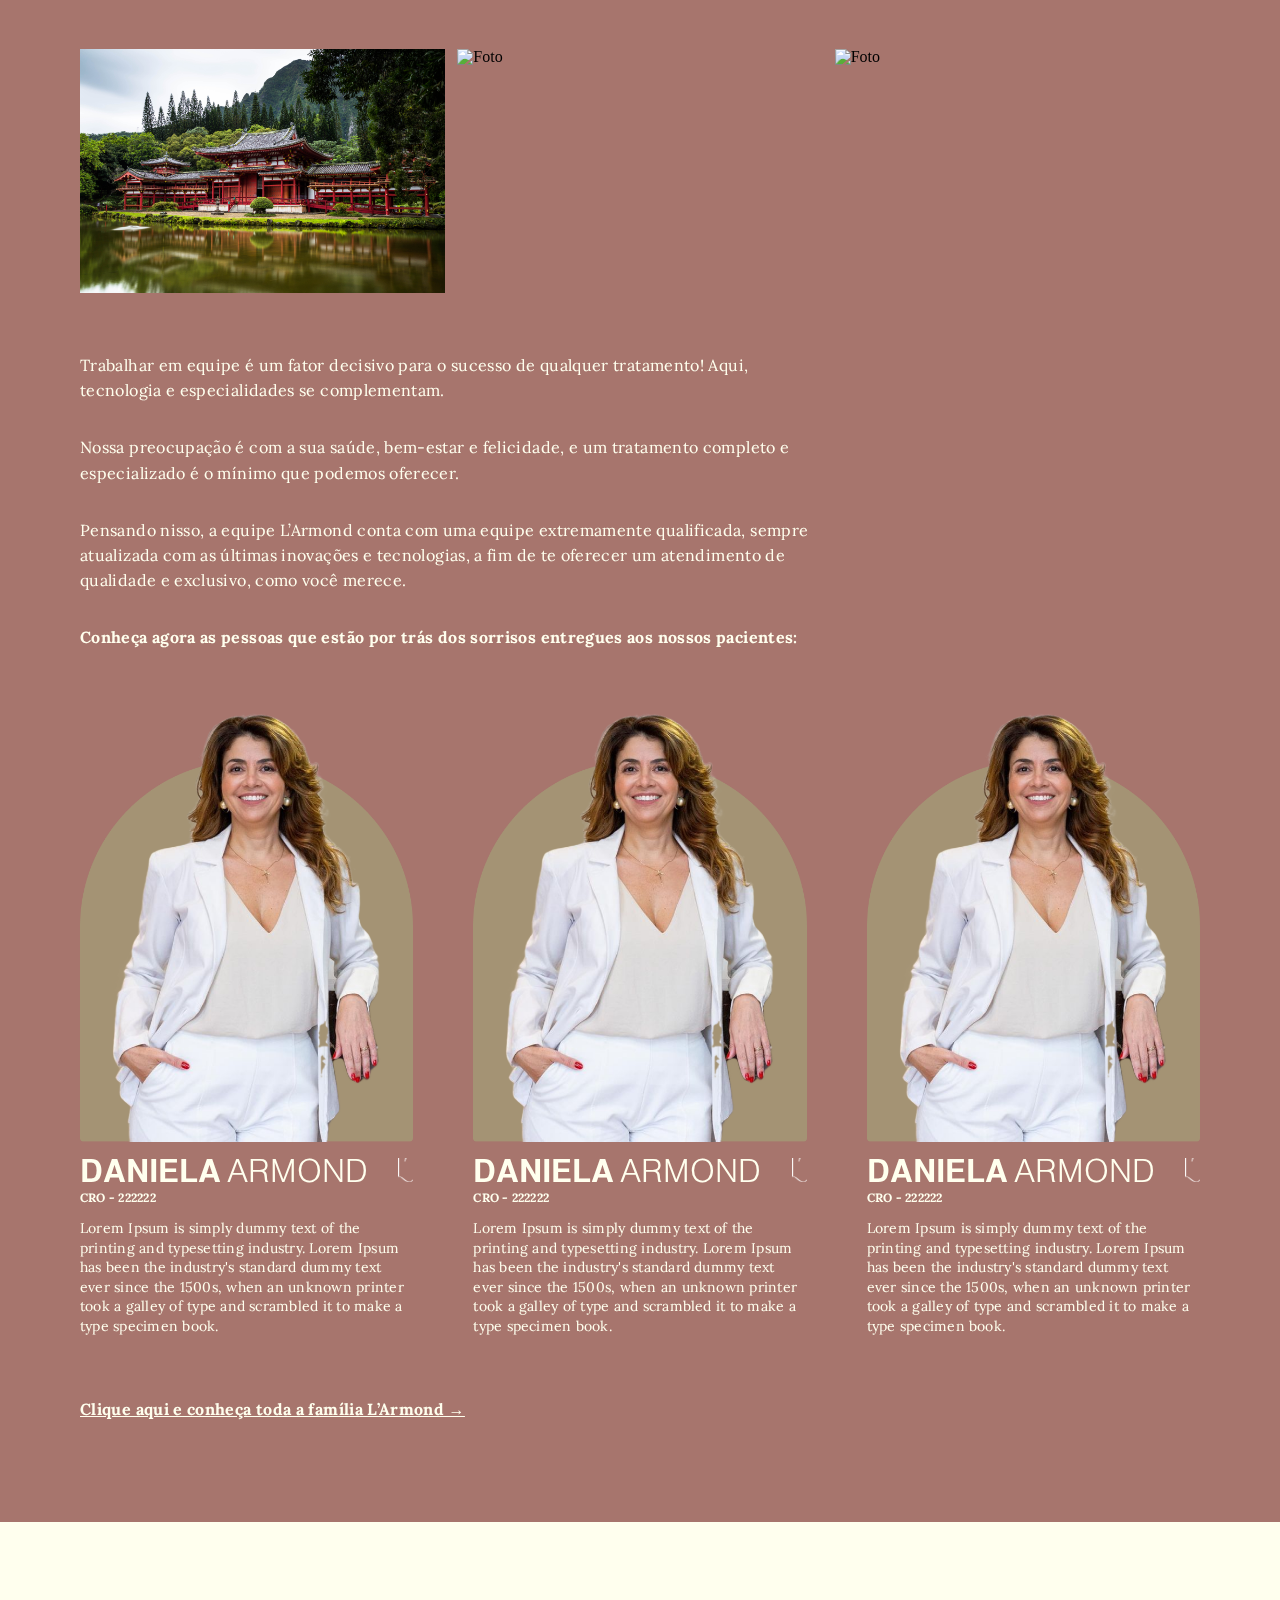
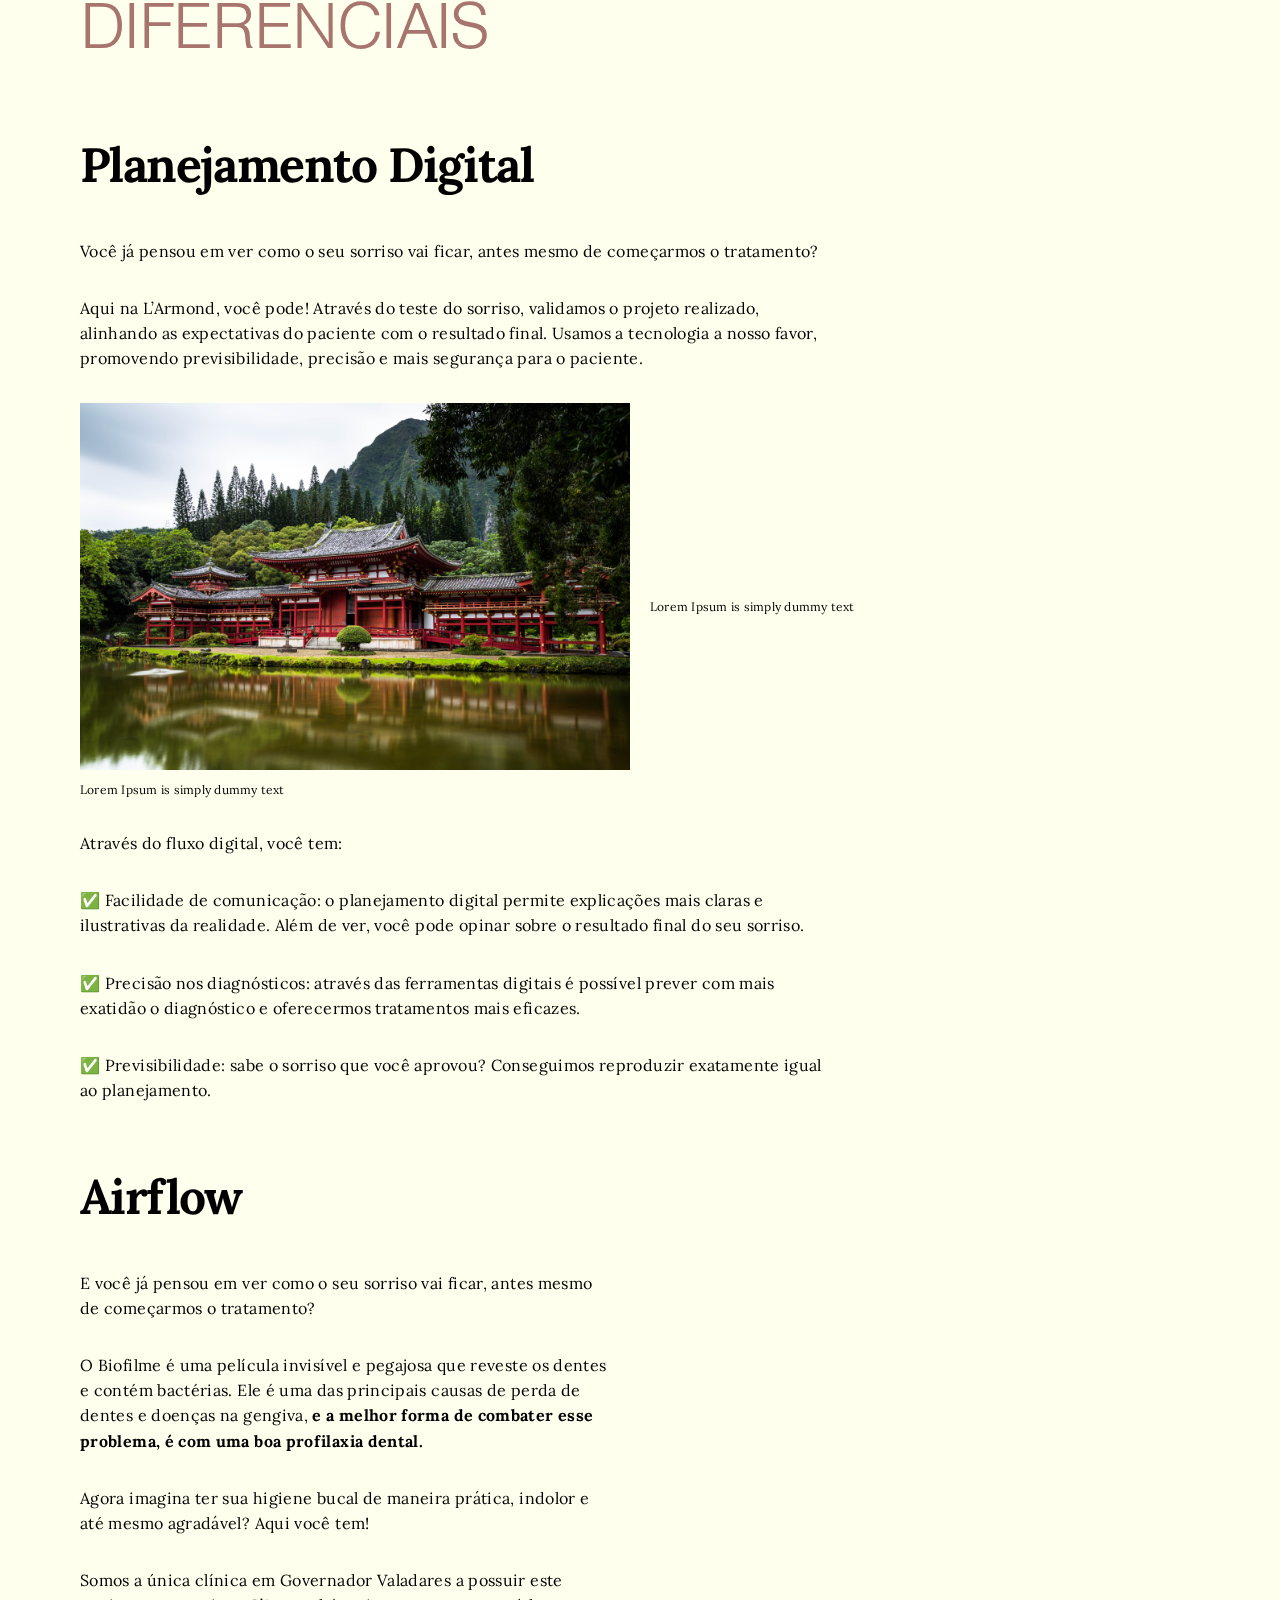
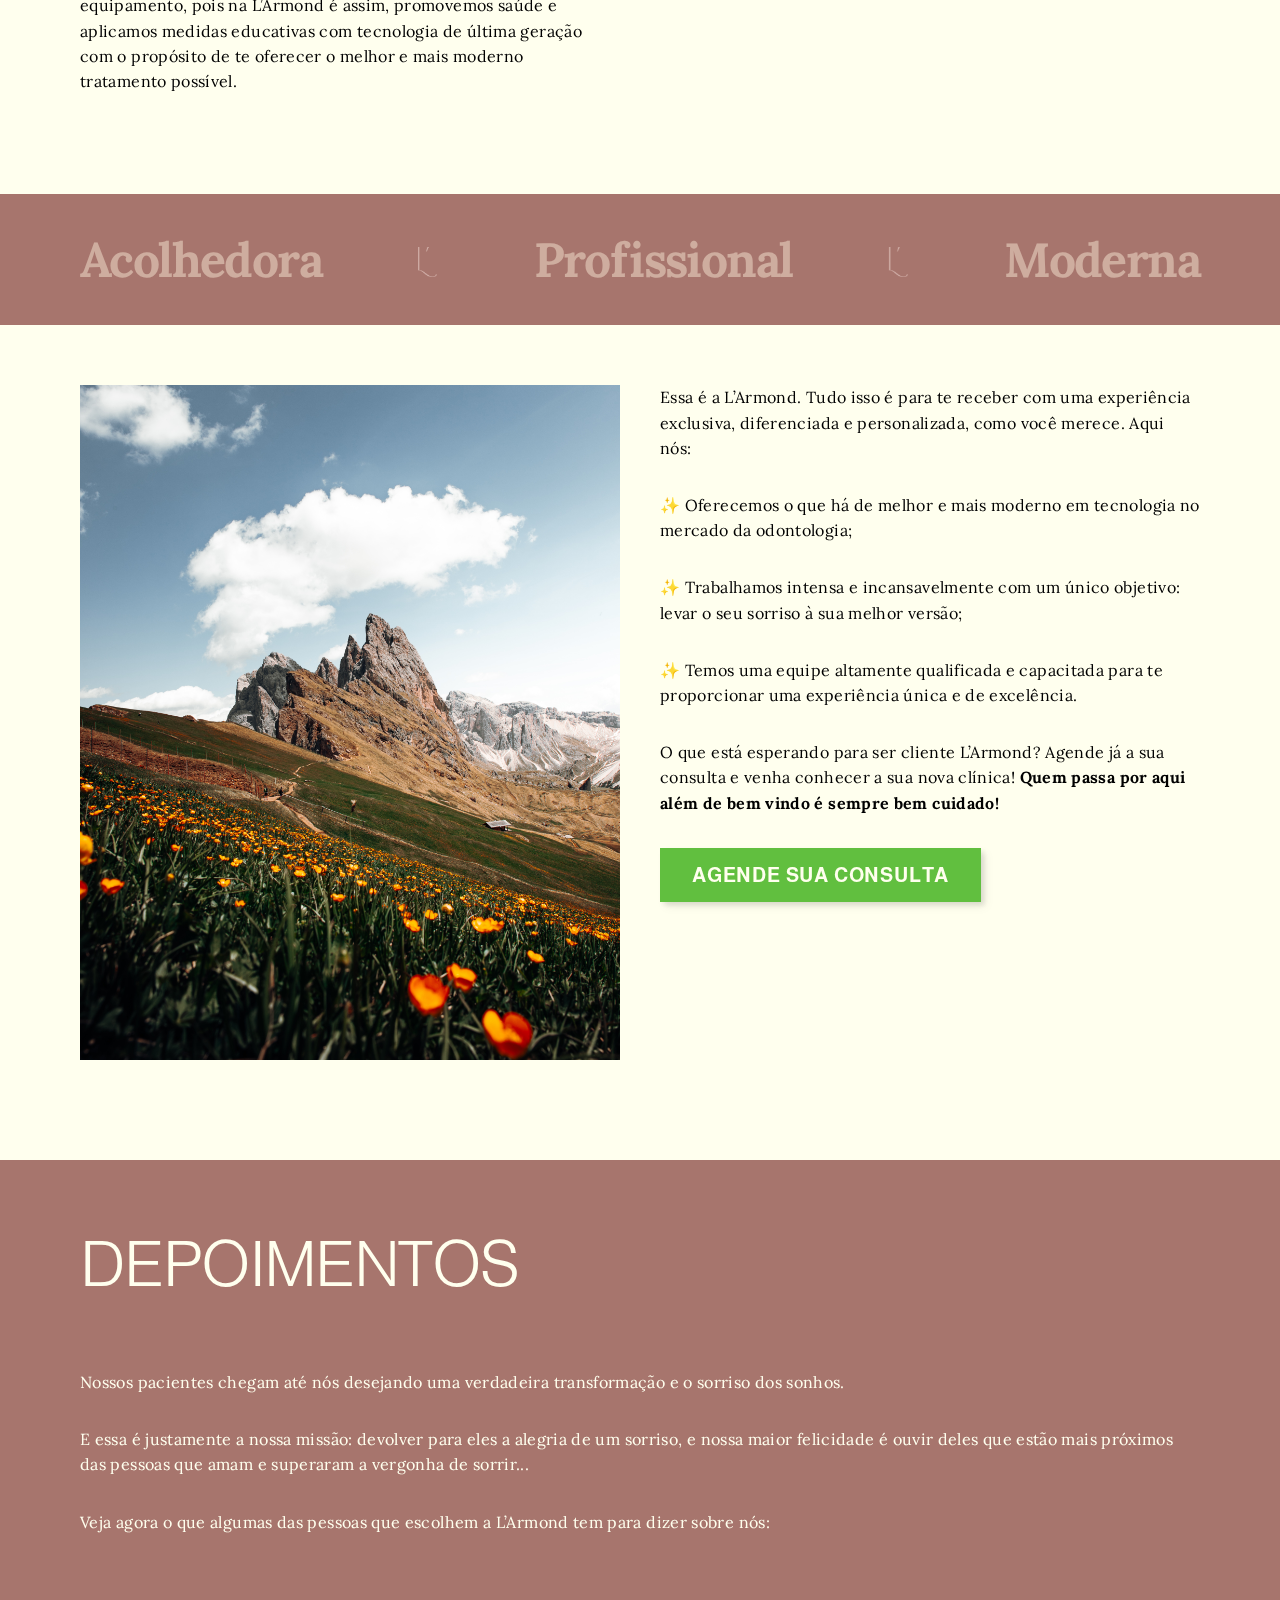
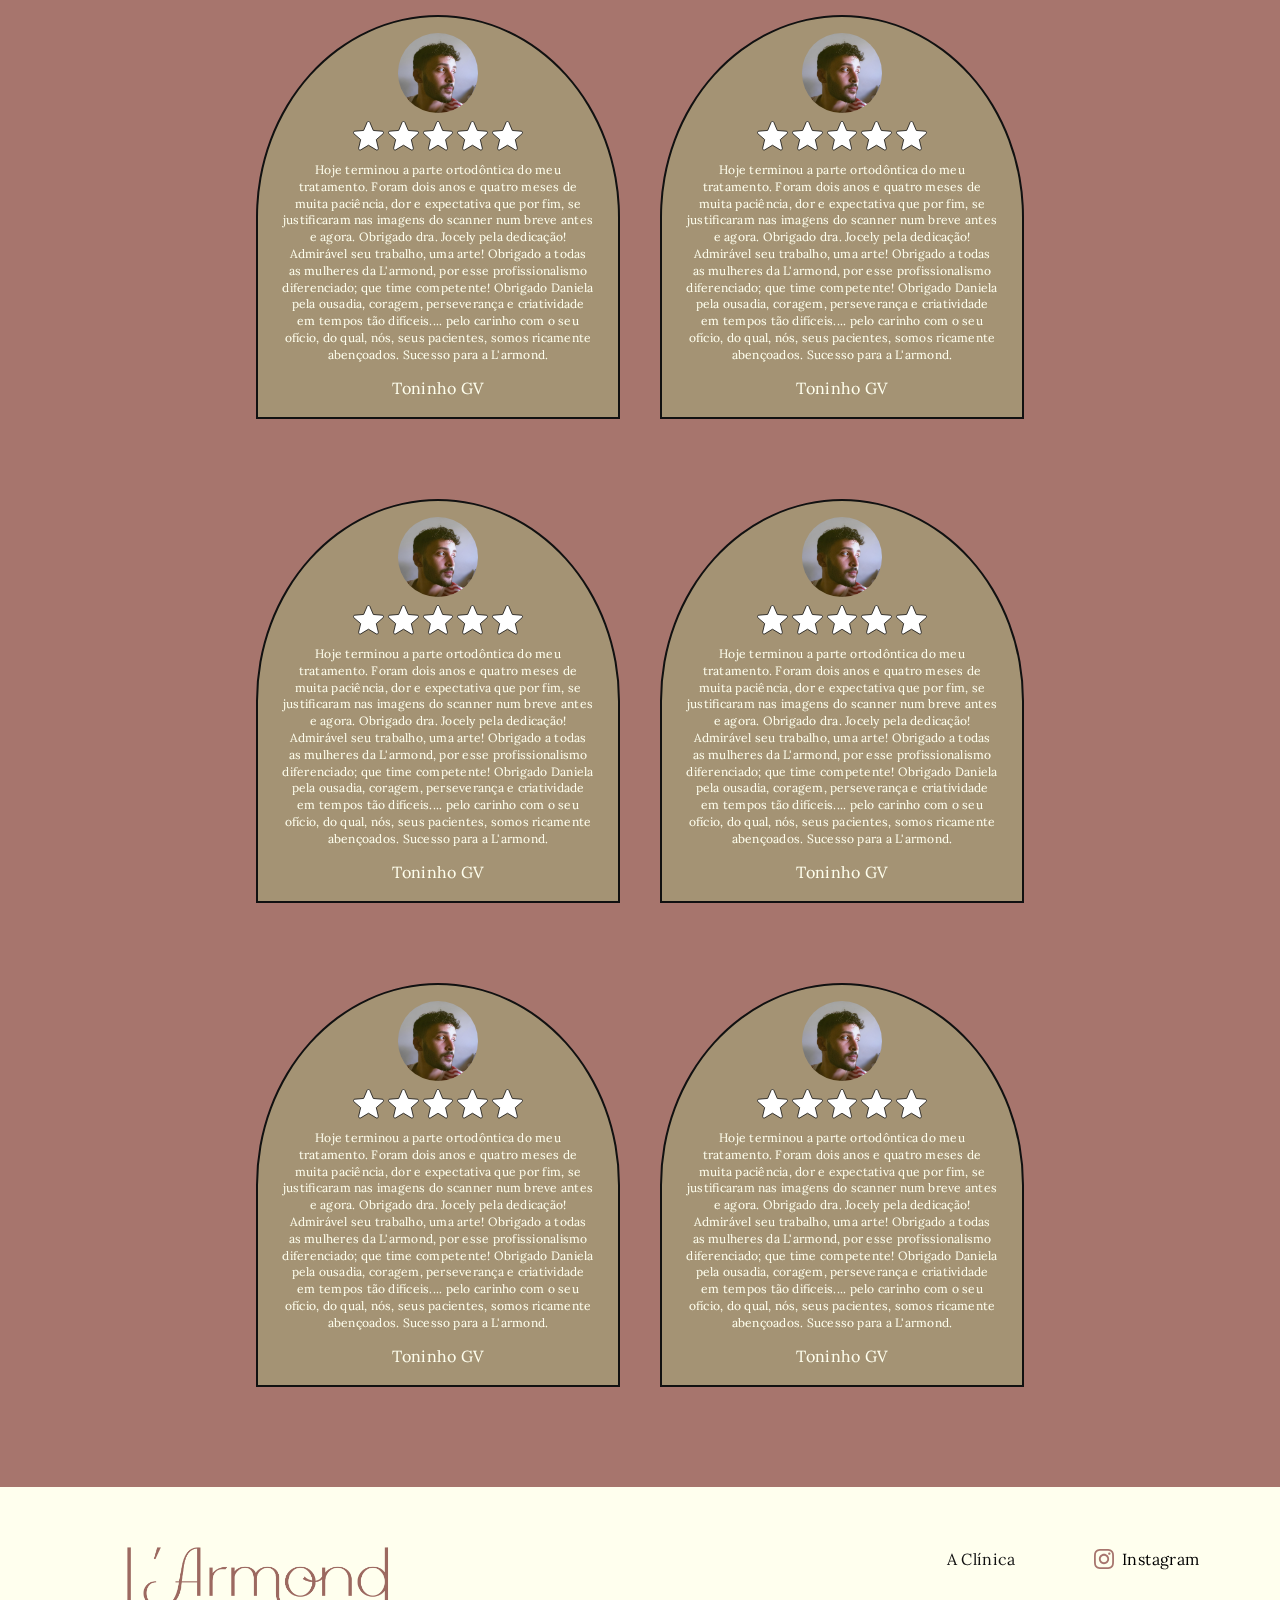
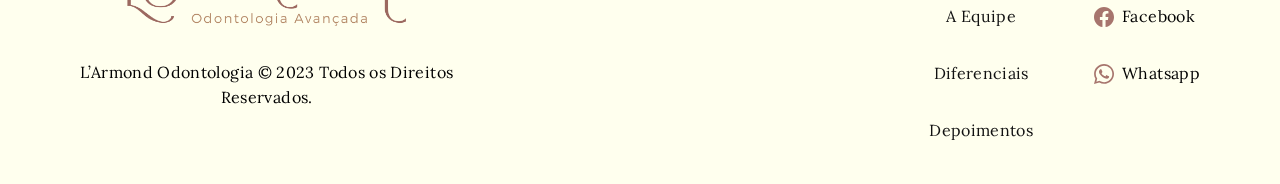
==== commit f11638f9: "added: page about the team" ====
--- a/index.html
+++ b/index.html
@@ -27,7 +27,7 @@
           <a href="#team">
             <li class="text-header font-color-white">A Equipe</li>
           </a>
-          <a href="#specialities">
+          <a href="#specialities" id="diferenciais-header">
             <li class="text-header font-color-white">Diferenciais</li>
           </a>
           <a href="#testimonial">
@@ -46,7 +46,7 @@
       </button>
 
       <nav class="menu-mobile" id="menu-mobile">
-        <a href="index.html" class="logo"><img height="60px" src="./src/img/l'armond-logo-branca.png" alt="Logomarca da Empresa L'armond"></a>
+        <a class="logo"><img height="60px" src="./src/img/l'armond-logo-branca.png" alt="Logomarca da Empresa L'armond"></a>
         <ul>
           <a href="#history" class="mobile-link-history">
             <li class="text font-color-white">A Clínica</li>
@@ -75,7 +75,7 @@
       <p class="text font-color-white max-width-75ch">Em nossa clínica, cuidamos de sorrisos com paixão e dedicação há mais de 3 anos. Acolhemos você como parte de nossa família, proporcionando um atendimento
         personalizado. Venha sorrir com confiança, marque sua consulta hoje mesmo!</p>
 
-      <a href="#" class="button button-text bg-whatsapp-green font-color-white whatsapp-button">Agende Sua Consulta</a>
+      <a href="https://api.whatsapp.com/send?phone=5533988011190&text=Ol%C3%A1!%20Vim%20pelo%20site%20e%20gostaria%20de%20ter%20um%20atendimento%20%F0%9F%98%8A" class="button button-text bg-whatsapp-green font-color-white whatsapp-button" target="_blank">Agende Sua Consulta</a>
     </div>
   </main>
 
@@ -194,7 +194,7 @@
         </div>
       </div>
 
-      <a href="#" class="text font-color-white max-width-75ch bold mb-title underlined">Clique aqui e conheça toda a família L’Armond →</a>
+      <a href="./team.html" class="text font-color-white max-width-75ch bold mb-title underlined clique-aqui">Clique aqui e conheça toda a família L’Armond →</a>
     </div>
   </section>
 
@@ -278,217 +278,217 @@
 
         <p class="text">O que está esperando para ser cliente L’Armond? Agende já a sua consulta e venha conhecer a sua nova clínica! <span class="bold">Quem passa por aqui além de bem vindo é sempre bem cuidado!</span></p>
 
-        <a href="#" class="button button-text bg-whatsapp-green font-color-white whatsapp-button">Agende Sua Consulta</a>
+        <a href="https://api.whatsapp.com/send?phone=5533988011190&text=Ol%C3%A1!%20Vim%20pelo%20site%20e%20gostaria%20de%20ter%20um%20atendimento%20%F0%9F%98%8A" class="button button-text bg-whatsapp-green font-color-white whatsapp-button" target="_blank">Agende Sua Consulta</a>
       </div>
     </div>
   </section>
 
-    <section class="bg-primary" id="testimonial">
-      <div class="container-lg padding-section">
-        <h2 class="title font-color-white mb-title">Depoimentos</h2>
-
-        <div class="text-specialities">
-          <p class="text font-color-white">Nossos pacientes chegam até nós desejando uma verdadeira transformação e o sorriso dos sonhos.</p>
-
-          <p class="text font-color-white">E essa é justamente a nossa missão: devolver para eles a alegria de um sorriso, e nossa maior felicidade é ouvir deles que estão mais próximos das pessoas que amam e superaram a vergonha de sorrir...</p>
-
-          <p class="text font-color-white mb-80">Veja agora o que algumas das pessoas que escolhem a L’Armond tem para dizer sobre nós:</p>
-        </div>
-
-        <div class="testimonials">
-          <div class="testimonial">
-            <div class="profile">
-              <img src="./src/img/dani-alves-profile-test.png" alt="">
-            </div>
-
-            <div class="rating">
-              <img src="./src/img/icons/star.svg" alt="">
-              <img src="./src/img/icons/star.svg" alt="">
-              <img src="./src/img/icons/star.svg" alt="">
-              <img src="./src/img/icons/star.svg" alt="">
-              <img src="./src/img/icons/star.svg" alt="">
-            </div>
-
-            <div class="text">
-              <p class="text-small font-color-white mb-12">Hoje terminou a parte ortodôntica do meu
-                tratamento. Foram dois anos e quatro meses de
-                muita paciência, dor e expectativa que por fim, se justificaram nas imagens do scanner num
-                breve antes e agora. Obrigado dra. Jocely pela
-                dedicação! Admirável seu trabalho, uma arte!
-                Obrigado a todas as mulheres da L'armond, por
-                esse profissionalismo diferenciado; que time
-                competente! Obrigado Daniela pela ousadia,
-                coragem, perseverança e criatividade em tempos
-                tão difíceis.... pelo carinho com o seu ofício, do
-                qual, nós, seus pacientes, somos ricamente
-                abençoados. Sucesso para a L'armond.</p>
-
-              <p class="text font-color-white">Toninho GV</p>
-            </div>
-          </div>
-
-          <div class="testimonial">
-            <div class="profile">
-              <img src="./src/img/dani-alves-profile-test.png" alt="">
-            </div>
-
-            <div class="rating">
-              <img src="./src/img/icons/star.svg" alt="">
-              <img src="./src/img/icons/star.svg" alt="">
-              <img src="./src/img/icons/star.svg" alt="">
-              <img src="./src/img/icons/star.svg" alt="">
-              <img src="./src/img/icons/star.svg" alt="">
-            </div>
-
-            <div class="text">
-              <p class="text-small font-color-white mb-12">Hoje terminou a parte ortodôntica do meu
-                tratamento. Foram dois anos e quatro meses de
-                muita paciência, dor e expectativa que por fim, se justificaram nas imagens do scanner num
-                breve antes e agora. Obrigado dra. Jocely pela
-                dedicação! Admirável seu trabalho, uma arte!
-                Obrigado a todas as mulheres da L'armond, por
-                esse profissionalismo diferenciado; que time
-                competente! Obrigado Daniela pela ousadia,
-                coragem, perseverança e criatividade em tempos
-                tão difíceis.... pelo carinho com o seu ofício, do
-                qual, nós, seus pacientes, somos ricamente
-                abençoados. Sucesso para a L'armond.</p>
-
-              <p class="text font-color-white">Toninho GV</p>
-            </div>
-          </div>
-
-          <div class="testimonial">
-            <div class="profile">
-              <img src="./src/img/dani-alves-profile-test.png" alt="">
-            </div>
-
-            <div class="rating">
-              <img src="./src/img/icons/star.svg" alt="">
-              <img src="./src/img/icons/star.svg" alt="">
-              <img src="./src/img/icons/star.svg" alt="">
-              <img src="./src/img/icons/star.svg" alt="">
-              <img src="./src/img/icons/star.svg" alt="">
-            </div>
-
-            <div class="text">
-              <p class="text-small font-color-white mb-12">Hoje terminou a parte ortodôntica do meu
-                tratamento. Foram dois anos e quatro meses de
-                muita paciência, dor e expectativa que por fim, se justificaram nas imagens do scanner num
-                breve antes e agora. Obrigado dra. Jocely pela
-                dedicação! Admirável seu trabalho, uma arte!
-                Obrigado a todas as mulheres da L'armond, por
-                esse profissionalismo diferenciado; que time
-                competente! Obrigado Daniela pela ousadia,
-                coragem, perseverança e criatividade em tempos
-                tão difíceis.... pelo carinho com o seu ofício, do
-                qual, nós, seus pacientes, somos ricamente
-                abençoados. Sucesso para a L'armond.</p>
-
-              <p class="text font-color-white">Toninho GV</p>
-            </div>
-          </div>       
-
-          <div class="testimonial">
-            <div class="profile">
-              <img src="./src/img/dani-alves-profile-test.png" alt="">
-            </div>
-
-            <div class="rating">
-              <img src="./src/img/icons/star.svg" alt="">
-              <img src="./src/img/icons/star.svg" alt="">
-              <img src="./src/img/icons/star.svg" alt="">
-              <img src="./src/img/icons/star.svg" alt="">
-              <img src="./src/img/icons/star.svg" alt="">
-            </div>
-
-            <div class="text">
-              <p class="text-small font-color-white mb-12">Hoje terminou a parte ortodôntica do meu
-                tratamento. Foram dois anos e quatro meses de
-                muita paciência, dor e expectativa que por fim, se justificaram nas imagens do scanner num
-                breve antes e agora. Obrigado dra. Jocely pela
-                dedicação! Admirável seu trabalho, uma arte!
-                Obrigado a todas as mulheres da L'armond, por
-                esse profissionalismo diferenciado; que time
-                competente! Obrigado Daniela pela ousadia,
-                coragem, perseverança e criatividade em tempos
-                tão difíceis.... pelo carinho com o seu ofício, do
-                qual, nós, seus pacientes, somos ricamente
-                abençoados. Sucesso para a L'armond.</p>
-
-              <p class="text font-color-white">Toninho GV</p>
-            </div>
-          </div>  
-
-          <div class="testimonial">
-            <div class="profile">
-              <img src="./src/img/dani-alves-profile-test.png" alt="">
-            </div>
-
-            <div class="rating">
-              <img src="./src/img/icons/star.svg" alt="">
-              <img src="./src/img/icons/star.svg" alt="">
-              <img src="./src/img/icons/star.svg" alt="">
-              <img src="./src/img/icons/star.svg" alt="">
-              <img src="./src/img/icons/star.svg" alt="">
-            </div>
-
-            <div class="text">
-              <p class="text-small font-color-white mb-12">Hoje terminou a parte ortodôntica do meu
-                tratamento. Foram dois anos e quatro meses de
-                muita paciência, dor e expectativa que por fim, se justificaram nas imagens do scanner num
-                breve antes e agora. Obrigado dra. Jocely pela
-                dedicação! Admirável seu trabalho, uma arte!
-                Obrigado a todas as mulheres da L'armond, por
-                esse profissionalismo diferenciado; que time
-                competente! Obrigado Daniela pela ousadia,
-                coragem, perseverança e criatividade em tempos
-                tão difíceis.... pelo carinho com o seu ofício, do
-                qual, nós, seus pacientes, somos ricamente
-                abençoados. Sucesso para a L'armond.</p>
-
-              <p class="text font-color-white">Toninho GV</p>
-            </div>
-          </div>  
-
-          <div class="testimonial">
-            <div class="profile">
-              <img src="./src/img/dani-alves-profile-test.png" alt="">
-            </div>
-
-            <div class="rating">
-              <img src="./src/img/icons/star.svg" alt="">
-              <img src="./src/img/icons/star.svg" alt="">
-              <img src="./src/img/icons/star.svg" alt="">
-              <img src="./src/img/icons/star.svg" alt="">
-              <img src="./src/img/icons/star.svg" alt="">
-            </div>
-
-            <div class="text">
-              <p class="text-small font-color-white mb-12">Hoje terminou a parte ortodôntica do meu
-                tratamento. Foram dois anos e quatro meses de
-                muita paciência, dor e expectativa que por fim, se justificaram nas imagens do scanner num
-                breve antes e agora. Obrigado dra. Jocely pela
-                dedicação! Admirável seu trabalho, uma arte!
-                Obrigado a todas as mulheres da L'armond, por
-                esse profissionalismo diferenciado; que time
-                competente! Obrigado Daniela pela ousadia,
-                coragem, perseverança e criatividade em tempos
-                tão difíceis.... pelo carinho com o seu ofício, do
-                qual, nós, seus pacientes, somos ricamente
-                abençoados. Sucesso para a L'armond.</p>
-
-              <p class="text font-color-white">Toninho GV</p>
-            </div>
-          </div>  
-        </div>
-      </div>
-    </section>
+  <section class="bg-primary" id="testimonial">
+    <div class="container-lg padding-section">
+      <h2 class="title font-color-white mb-title">Depoimentos</h2>
+
+      <div class="text-specialities">
+        <p class="text font-color-white">Nossos pacientes chegam até nós desejando uma verdadeira transformação e o sorriso dos sonhos.</p>
+
+        <p class="text font-color-white">E essa é justamente a nossa missão: devolver para eles a alegria de um sorriso, e nossa maior felicidade é ouvir deles que estão mais próximos das pessoas que amam e superaram a vergonha de sorrir...</p>
+
+        <p class="text font-color-white mb-80">Veja agora o que algumas das pessoas que escolhem a L’Armond tem para dizer sobre nós:</p>
+      </div>
+
+      <div class="testimonials">
+        <div class="testimonial">
+          <div class="profile">
+            <img src="./src/img/dani-alves-profile-test.png" alt="">
+          </div>
+
+          <div class="rating">
+            <img src="./src/img/icons/star.svg" alt="">
+            <img src="./src/img/icons/star.svg" alt="">
+            <img src="./src/img/icons/star.svg" alt="">
+            <img src="./src/img/icons/star.svg" alt="">
+            <img src="./src/img/icons/star.svg" alt="">
+          </div>
+
+          <div class="text">
+            <p class="text-small font-color-white mb-12">Hoje terminou a parte ortodôntica do meu
+              tratamento. Foram dois anos e quatro meses de
+              muita paciência, dor e expectativa que por fim, se justificaram nas imagens do scanner num
+              breve antes e agora. Obrigado dra. Jocely pela
+              dedicação! Admirável seu trabalho, uma arte!
+              Obrigado a todas as mulheres da L'armond, por
+              esse profissionalismo diferenciado; que time
+              competente! Obrigado Daniela pela ousadia,
+              coragem, perseverança e criatividade em tempos
+              tão difíceis.... pelo carinho com o seu ofício, do
+              qual, nós, seus pacientes, somos ricamente
+              abençoados. Sucesso para a L'armond.</p>
+
+            <p class="text font-color-white">Toninho GV</p>
+          </div>
+        </div>
+
+        <div class="testimonial">
+          <div class="profile">
+            <img src="./src/img/dani-alves-profile-test.png" alt="">
+          </div>
+
+          <div class="rating">
+            <img src="./src/img/icons/star.svg" alt="">
+            <img src="./src/img/icons/star.svg" alt="">
+            <img src="./src/img/icons/star.svg" alt="">
+            <img src="./src/img/icons/star.svg" alt="">
+            <img src="./src/img/icons/star.svg" alt="">
+          </div>
+
+          <div class="text">
+            <p class="text-small font-color-white mb-12">Hoje terminou a parte ortodôntica do meu
+              tratamento. Foram dois anos e quatro meses de
+              muita paciência, dor e expectativa que por fim, se justificaram nas imagens do scanner num
+              breve antes e agora. Obrigado dra. Jocely pela
+              dedicação! Admirável seu trabalho, uma arte!
+              Obrigado a todas as mulheres da L'armond, por
+              esse profissionalismo diferenciado; que time
+              competente! Obrigado Daniela pela ousadia,
+              coragem, perseverança e criatividade em tempos
+              tão difíceis.... pelo carinho com o seu ofício, do
+              qual, nós, seus pacientes, somos ricamente
+              abençoados. Sucesso para a L'armond.</p>
+
+            <p class="text font-color-white">Toninho GV</p>
+          </div>
+        </div>
+
+        <div class="testimonial">
+          <div class="profile">
+            <img src="./src/img/dani-alves-profile-test.png" alt="">
+          </div>
+
+          <div class="rating">
+            <img src="./src/img/icons/star.svg" alt="">
+            <img src="./src/img/icons/star.svg" alt="">
+            <img src="./src/img/icons/star.svg" alt="">
+            <img src="./src/img/icons/star.svg" alt="">
+            <img src="./src/img/icons/star.svg" alt="">
+          </div>
+
+          <div class="text">
+            <p class="text-small font-color-white mb-12">Hoje terminou a parte ortodôntica do meu
+              tratamento. Foram dois anos e quatro meses de
+              muita paciência, dor e expectativa que por fim, se justificaram nas imagens do scanner num
+              breve antes e agora. Obrigado dra. Jocely pela
+              dedicação! Admirável seu trabalho, uma arte!
+              Obrigado a todas as mulheres da L'armond, por
+              esse profissionalismo diferenciado; que time
+              competente! Obrigado Daniela pela ousadia,
+              coragem, perseverança e criatividade em tempos
+              tão difíceis.... pelo carinho com o seu ofício, do
+              qual, nós, seus pacientes, somos ricamente
+              abençoados. Sucesso para a L'armond.</p>
+
+            <p class="text font-color-white">Toninho GV</p>
+          </div>
+        </div>
+
+        <div class="testimonial">
+          <div class="profile">
+            <img src="./src/img/dani-alves-profile-test.png" alt="">
+          </div>
+
+          <div class="rating">
+            <img src="./src/img/icons/star.svg" alt="">
+            <img src="./src/img/icons/star.svg" alt="">
+            <img src="./src/img/icons/star.svg" alt="">
+            <img src="./src/img/icons/star.svg" alt="">
+            <img src="./src/img/icons/star.svg" alt="">
+          </div>
+
+          <div class="text">
+            <p class="text-small font-color-white mb-12">Hoje terminou a parte ortodôntica do meu
+              tratamento. Foram dois anos e quatro meses de
+              muita paciência, dor e expectativa que por fim, se justificaram nas imagens do scanner num
+              breve antes e agora. Obrigado dra. Jocely pela
+              dedicação! Admirável seu trabalho, uma arte!
+              Obrigado a todas as mulheres da L'armond, por
+              esse profissionalismo diferenciado; que time
+              competente! Obrigado Daniela pela ousadia,
+              coragem, perseverança e criatividade em tempos
+              tão difíceis.... pelo carinho com o seu ofício, do
+              qual, nós, seus pacientes, somos ricamente
+              abençoados. Sucesso para a L'armond.</p>
+
+            <p class="text font-color-white">Toninho GV</p>
+          </div>
+        </div>
+
+        <div class="testimonial">
+          <div class="profile">
+            <img src="./src/img/dani-alves-profile-test.png" alt="">
+          </div>
+
+          <div class="rating">
+            <img src="./src/img/icons/star.svg" alt="">
+            <img src="./src/img/icons/star.svg" alt="">
+            <img src="./src/img/icons/star.svg" alt="">
+            <img src="./src/img/icons/star.svg" alt="">
+            <img src="./src/img/icons/star.svg" alt="">
+          </div>
+
+          <div class="text">
+            <p class="text-small font-color-white mb-12">Hoje terminou a parte ortodôntica do meu
+              tratamento. Foram dois anos e quatro meses de
+              muita paciência, dor e expectativa que por fim, se justificaram nas imagens do scanner num
+              breve antes e agora. Obrigado dra. Jocely pela
+              dedicação! Admirável seu trabalho, uma arte!
+              Obrigado a todas as mulheres da L'armond, por
+              esse profissionalismo diferenciado; que time
+              competente! Obrigado Daniela pela ousadia,
+              coragem, perseverança e criatividade em tempos
+              tão difíceis.... pelo carinho com o seu ofício, do
+              qual, nós, seus pacientes, somos ricamente
+              abençoados. Sucesso para a L'armond.</p>
+
+            <p class="text font-color-white">Toninho GV</p>
+          </div>
+        </div>
+
+        <div class="testimonial">
+          <div class="profile">
+            <img src="./src/img/dani-alves-profile-test.png" alt="">
+          </div>
+
+          <div class="rating">
+            <img src="./src/img/icons/star.svg" alt="">
+            <img src="./src/img/icons/star.svg" alt="">
+            <img src="./src/img/icons/star.svg" alt="">
+            <img src="./src/img/icons/star.svg" alt="">
+            <img src="./src/img/icons/star.svg" alt="">
+          </div>
+
+          <div class="text">
+            <p class="text-small font-color-white mb-12">Hoje terminou a parte ortodôntica do meu
+              tratamento. Foram dois anos e quatro meses de
+              muita paciência, dor e expectativa que por fim, se justificaram nas imagens do scanner num
+              breve antes e agora. Obrigado dra. Jocely pela
+              dedicação! Admirável seu trabalho, uma arte!
+              Obrigado a todas as mulheres da L'armond, por
+              esse profissionalismo diferenciado; que time
+              competente! Obrigado Daniela pela ousadia,
+              coragem, perseverança e criatividade em tempos
+              tão difíceis.... pelo carinho com o seu ofício, do
+              qual, nós, seus pacientes, somos ricamente
+              abençoados. Sucesso para a L'armond.</p>
+
+            <p class="text font-color-white">Toninho GV</p>
+          </div>
+        </div>
+      </div>
+    </div>
+  </section>
 
   <footer class="container-lg padding-footer" id="footer">
     <div class="logo">
       <img src="./src/img/l'armond-logo-primario.png" alt="Logomarca">
-      <p class="text">L’Armond Odontologia © 2023 Todos os Direitos Reservados</p>
+      <p class="text copywright-desktop">L’Armond Odontologia © 2023 Todos os Direitos Reservados.</p>
     </div>
 
     <div class="infos">
@@ -510,7 +510,7 @@
       </nav>
 
       <div class="social-media">
-        <a href="#">
+        <a href="https://www.instagram.com/larmondodontologia/" target="_blank">
           <svg width="20" height="20" viewBox="0 0 100 100" fill="none" xmlns="http://www.w3.org/2000/svg">
             <path d="M50.0042 0C36.425 0 34.7208 0.059376 29.3875 0.302084C24.0646 0.545834 20.4313 1.38854 17.2521 2.625C13.9635 3.90208 11.174 5.61042 8.39479 8.39062C5.61354 11.1698 3.90521 13.9594 2.62396 17.2469C1.38437 20.4271 0.540625 24.0615 0.301041 29.3823C0.0624995 34.7156 0 36.4208 0 50C0 63.5792 0.0604176 65.2781 0.302084 70.6115C0.546876 75.9344 1.38958 79.5677 2.625 82.7469C3.90313 86.0354 5.61146 88.825 8.39167 91.6042C11.1698 94.3854 13.9594 96.0979 17.2458 97.375C20.4271 98.6115 24.0615 99.4542 29.3833 99.6979C34.7167 99.9406 36.4198 100 49.9979 100C63.5781 100 65.2771 99.9406 70.6104 99.6979C75.9333 99.4542 79.5708 98.6115 82.7521 97.375C86.0396 96.0979 88.825 94.3854 91.6031 91.6042C94.3844 88.825 96.0927 86.0354 97.374 82.7479C98.6031 79.5677 99.4469 75.9333 99.6969 70.6125C99.9365 65.2792 99.999 63.5792 99.999 50C99.999 36.4208 99.9365 34.7167 99.6969 29.3833C99.4469 24.0604 98.6031 20.4271 97.374 17.2479C96.0927 13.9594 94.3844 11.1698 91.6031 8.39062C88.8219 5.60938 86.0406 3.90104 82.749 2.625C79.5615 1.38854 75.926 0.545834 70.6031 0.302084C65.2698 0.059376 63.5719 0 49.9885 0H50.0042ZM45.5188 9.01042C46.85 9.00833 48.3354 9.01042 50.0042 9.01042C63.3542 9.01042 64.9365 9.05833 70.2083 9.29792C75.0833 9.52083 77.7292 10.3354 79.4917 11.0198C81.825 11.926 83.4886 13.0094 85.2375 14.7594C86.9875 16.5094 88.0708 18.176 88.9792 20.5094C89.6635 22.2698 90.4792 24.9156 90.701 29.7906C90.9406 35.0615 90.9927 36.6448 90.9927 49.9885C90.9927 63.3323 90.9406 64.9156 90.701 70.1865C90.4781 75.0615 89.6635 77.7073 88.9792 79.4677C88.0729 81.801 86.9875 83.4625 85.2375 85.2115C83.4875 86.9615 81.826 88.0448 79.4917 88.951C77.7313 89.6385 75.0833 90.451 70.2083 90.674C64.9375 90.9135 63.3542 90.9656 50.0042 90.9656C36.6531 90.9656 35.0708 90.9135 29.8 90.674C24.925 90.449 22.2792 89.6344 20.5156 88.95C18.1823 88.0437 16.5156 86.9604 14.7656 85.2104C13.0156 83.4604 11.9323 81.7979 11.024 79.4635C10.3396 77.7031 9.52396 75.0573 9.30208 70.1823C9.0625 64.9115 9.01458 63.3281 9.01458 49.976C9.01458 36.624 9.0625 35.049 9.30208 29.7781C9.525 24.9031 10.3396 22.2573 11.024 20.4948C11.9302 18.1615 13.0156 16.4948 14.7656 14.7448C16.5156 12.9948 18.1823 11.9115 20.5156 11.0031C22.2781 10.3156 24.925 9.50313 29.8 9.27917C34.4125 9.07083 36.2 9.00833 45.5188 8.99792V9.01042ZM76.6938 17.3125C73.3813 17.3125 70.6938 19.9969 70.6938 23.3104C70.6938 26.6229 73.3813 29.3104 76.6938 29.3104C80.0063 29.3104 82.6938 26.6229 82.6938 23.3104C82.6938 19.9979 80.0063 17.3104 76.6938 17.3104V17.3125ZM50.0042 24.3229C35.824 24.3229 24.3271 35.8198 24.3271 50C24.3271 64.1802 35.824 75.6719 50.0042 75.6719C64.1844 75.6719 75.6771 64.1802 75.6771 50C75.6771 35.8198 64.1833 24.3229 50.0031 24.3229H50.0042ZM50.0042 33.3333C59.2083 33.3333 66.6708 40.7948 66.6708 50C66.6708 59.2042 59.2083 66.6667 50.0042 66.6667C40.799 66.6667 33.3375 59.2042 33.3375 50C33.3375 40.7948 40.799 33.3333 50.0042 33.3333V33.3333Z" fill="#A7756D" />
           </svg>
@@ -524,7 +524,7 @@
           <span class="text">Facebook</span>
         </a>
 
-        <a href="#">
+        <a href="https://api.whatsapp.com/send?phone=5533988011190&text=Ol%C3%A1!%20Vim%20pelo%20site%20e%20gostaria%20de%20ter%20um%20atendimento%20%F0%9F%98%8A" target="_blank">
           <svg width="20" height="20" viewBox="0 0 100 100" fill="none" xmlns="http://www.w3.org/2000/svg">
             <path d="M85.3948 14.5403C76.0153 5.15562 63.5093 0 50.1919 0C22.7695 0 0.430571 22.2381 0.406704 49.5367C0.406704 58.2799 2.69787 66.7855 7.04155 74.3169L0.000976562 100L26.3972 93.11C33.6764 97.0539 41.8626 99.1447 50.1919 99.1447H50.2158C77.6382 99.1447 99.9771 76.9066 100.001 49.5842C99.9771 36.3507 94.7981 23.9012 85.3948 14.5403ZM50.1919 90.7579C42.7456 90.7579 35.4664 88.7622 29.1179 85.0083L27.6143 84.1055L11.958 88.192L16.1346 72.9865L15.1561 71.4184C11.0034 64.861 8.83153 57.282 8.83153 49.5129C8.83153 26.8472 27.3995 8.36303 50.2158 8.36303C61.2659 8.36303 71.6478 12.6633 79.4759 20.4324C87.2802 28.2252 91.5762 38.5602 91.5762 49.5605C91.5523 72.2975 72.9843 90.7579 50.1919 90.7579ZM72.8888 59.9192C71.6478 59.3015 65.538 56.3079 64.3924 55.8803C63.2468 55.4764 62.4115 55.2625 61.6 56.498C60.7647 57.7334 58.3781 60.5369 57.6621 61.3447C56.9461 62.1763 56.2062 62.2713 54.9652 61.6536C53.7241 61.0359 49.7146 59.7292 44.9652 55.5001C41.2659 52.2214 38.7838 48.1587 38.0439 46.9233C37.3279 45.6878 37.9723 45.0226 38.5929 44.4048C39.1418 43.8584 39.8339 42.9556 40.4544 42.2428C41.075 41.5301 41.2898 41.0074 41.6955 40.1758C42.1012 39.3443 41.9103 38.6315 41.6 38.0138C41.2898 37.3961 38.8077 31.2901 37.7575 28.8192C36.7552 26.3958 35.7289 26.7284 34.9652 26.7047C34.2492 26.6572 33.4139 26.6572 32.5785 26.6572C31.7432 26.6572 30.4067 26.966 29.2611 28.2015C28.1155 29.4369 24.9174 32.4305 24.9174 38.5365C24.9174 44.6424 29.3805 50.5108 30.001 51.3424C30.6215 52.1739 38.7599 64.6709 51.242 70.0404C54.2015 71.3234 56.5165 72.0836 58.3303 72.6538C61.3136 73.6042 64.0105 73.4616 66.1585 73.1528C68.5451 72.7964 73.5093 70.1592 74.5595 67.2606C75.5857 64.3621 75.5857 61.8912 75.2754 61.3685C74.9652 60.8458 74.1299 60.537 72.8888 59.9192Z" fill="#A7756D" />
           </svg>
@@ -532,6 +532,8 @@
         </a>
       </div>
     </div>
+
+    <p class="text copywright-mobile">L’Armond Odontologia © 2023 Todos os Direitos Reservados.</p>
   </footer>
 
   <script src="./src/script.js"></script>
--- a/src/style.css
+++ b/src/style.css
@@ -18,6 +18,9 @@
 @import url(./css/partials/footer.css);
 @import url(./css/partials/testimonials.css);
 
+/* Team Page */
+@import url(./css/team-page/team-page.css);
+
 /* Funcionalities with JS */
 @import url(./css/funcionalities/slider.css);
 @import url(./css/funcionalities/menu-mobile.css);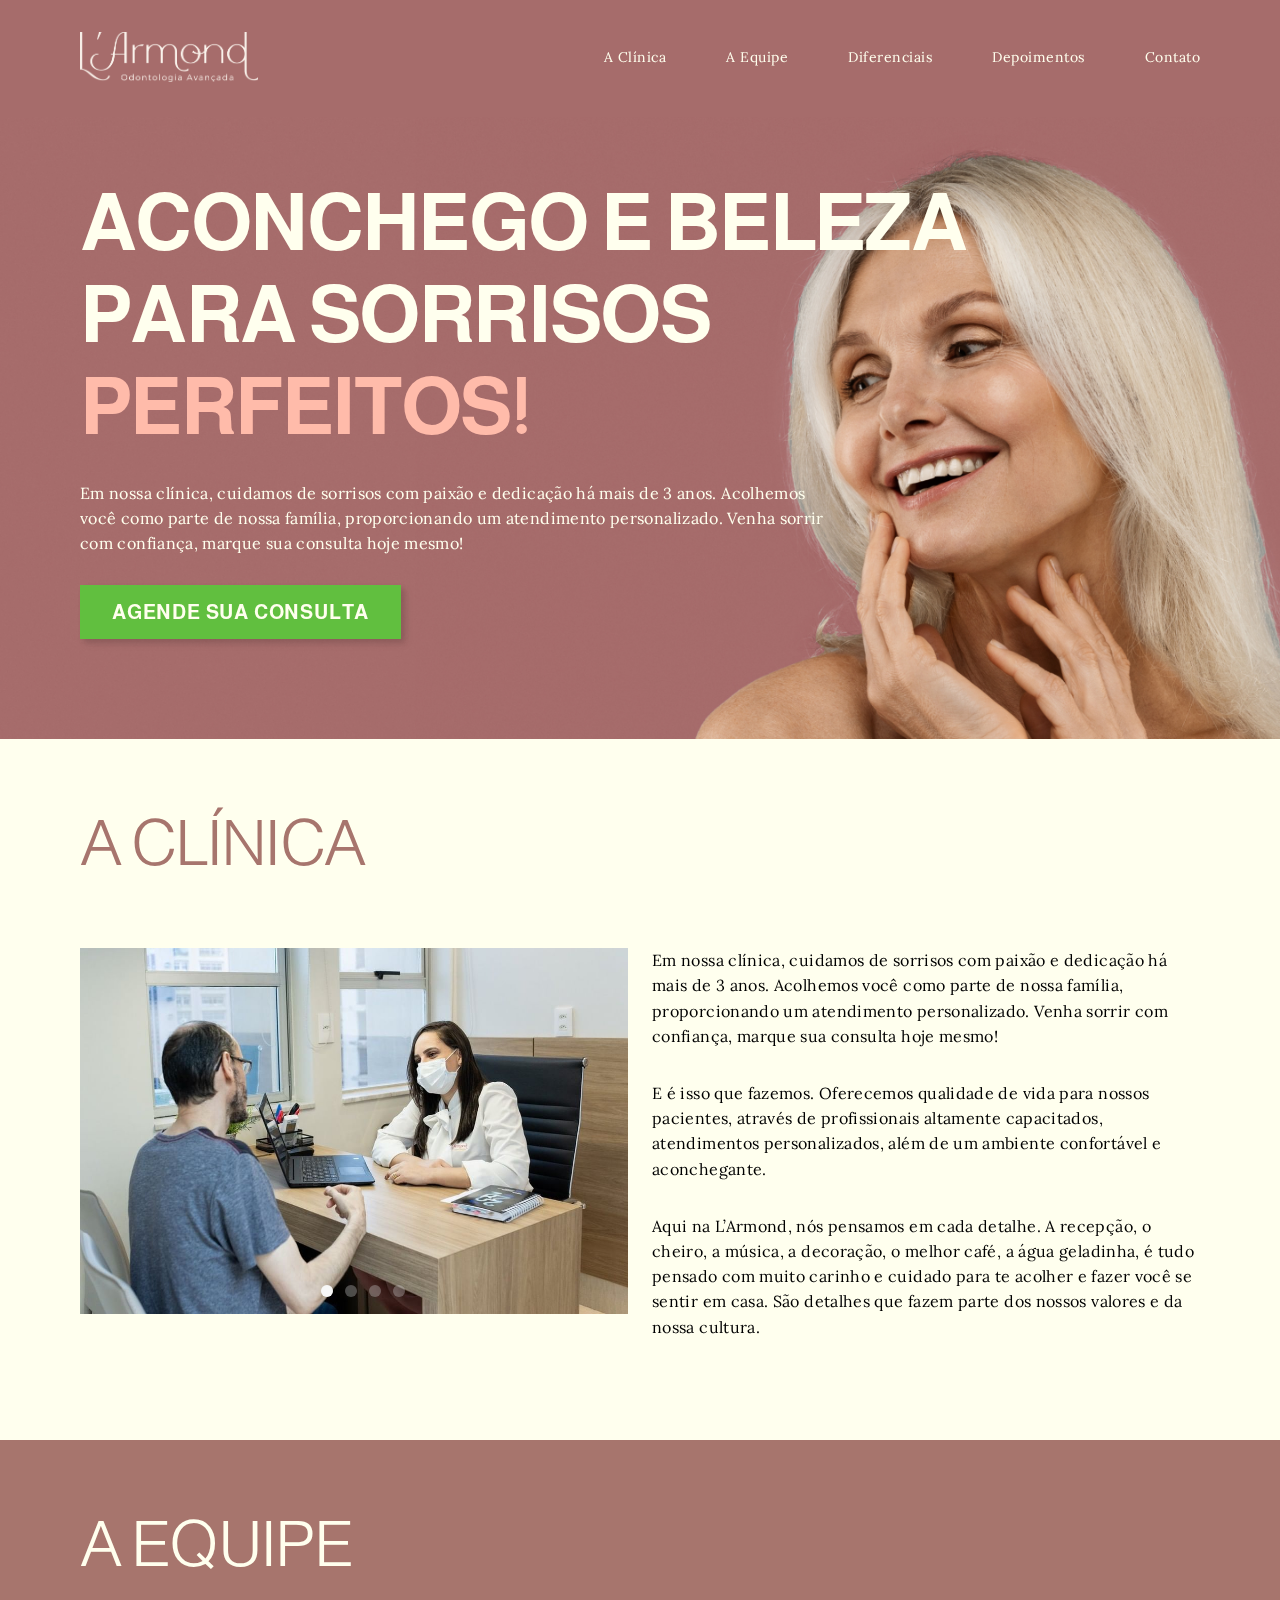
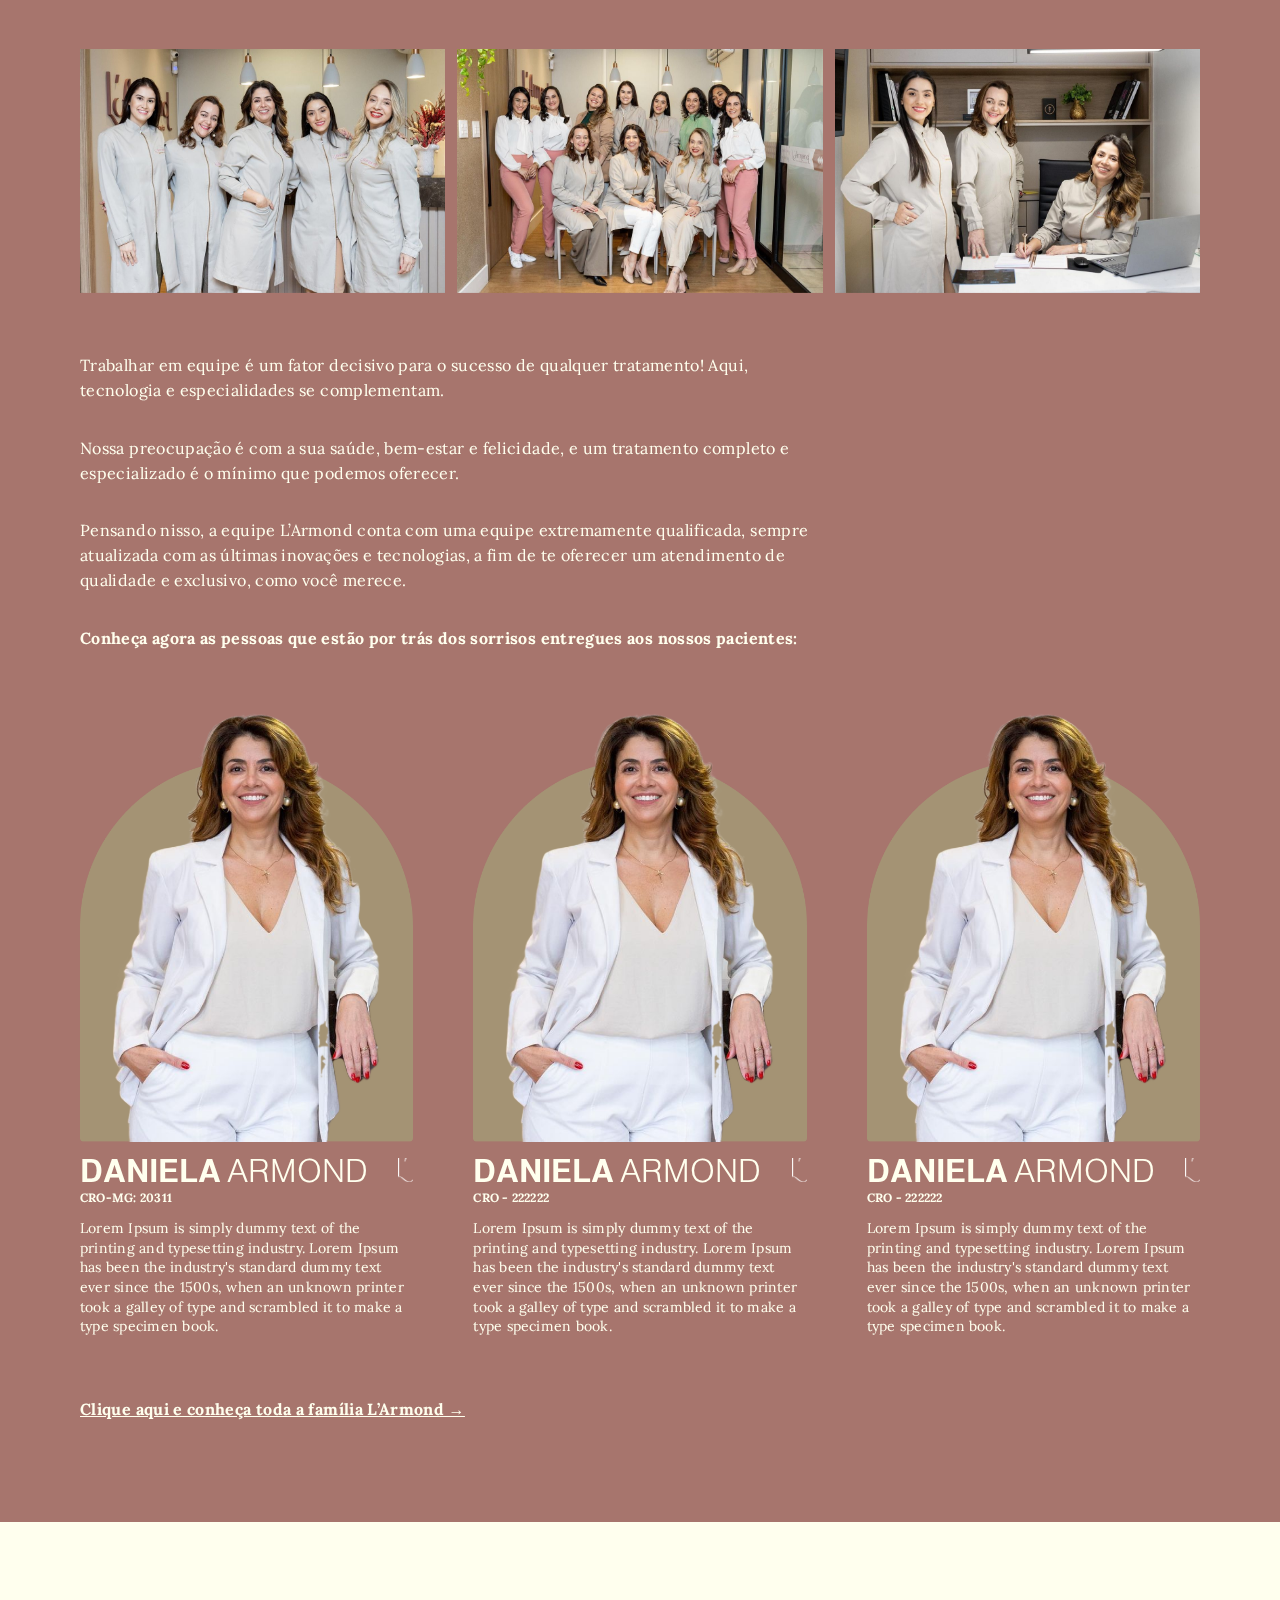
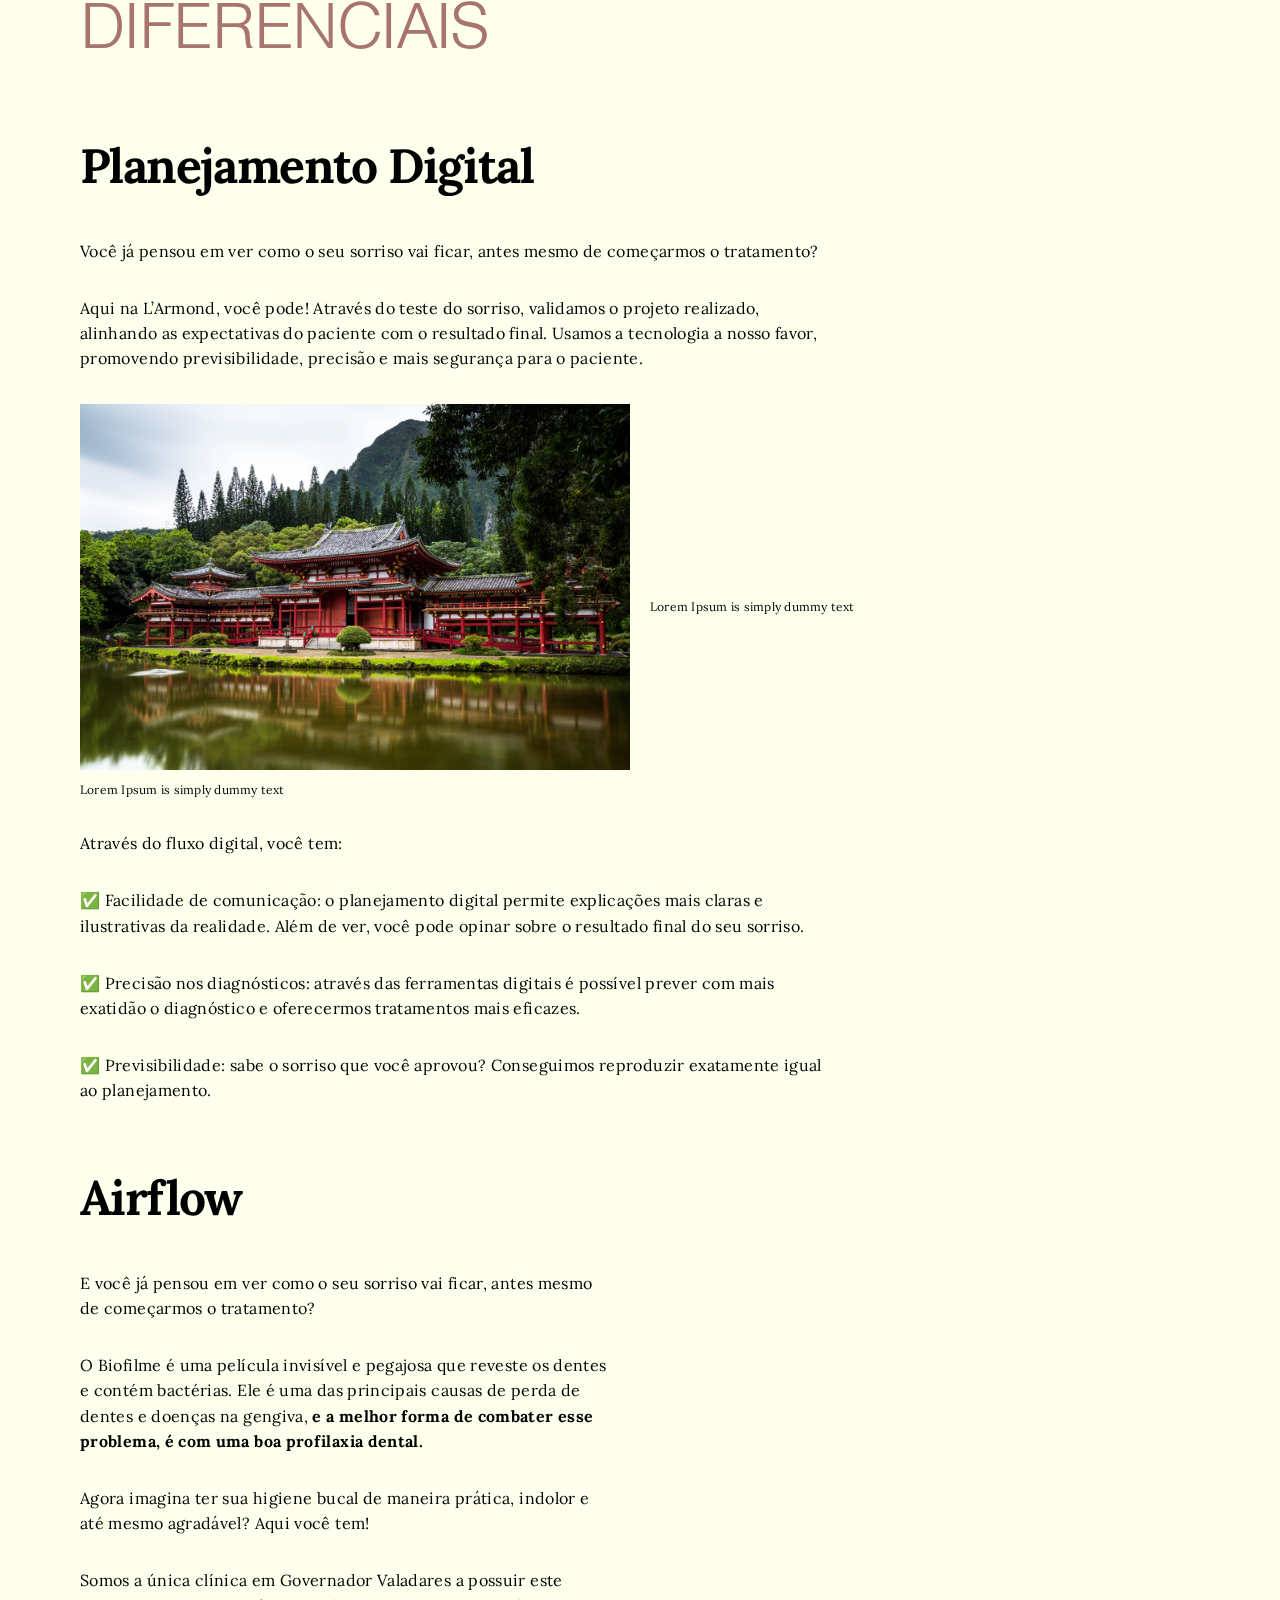
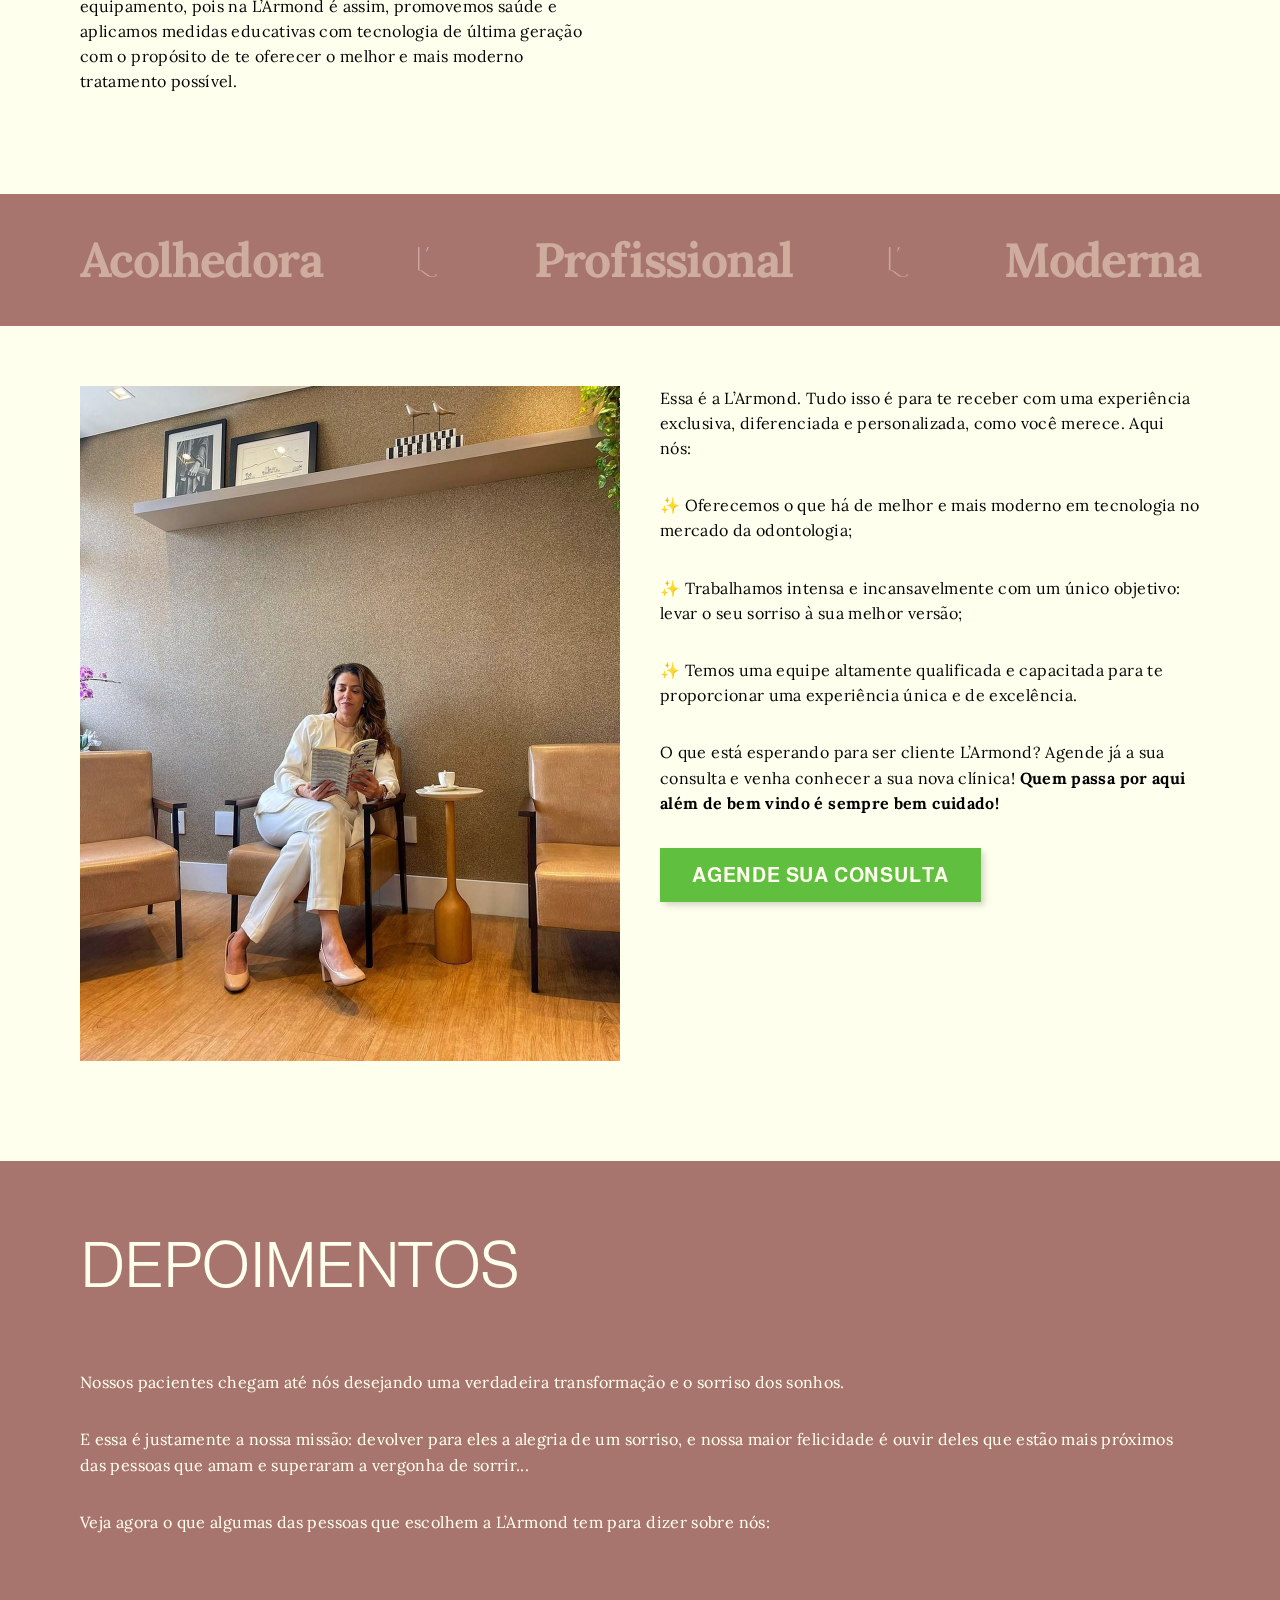
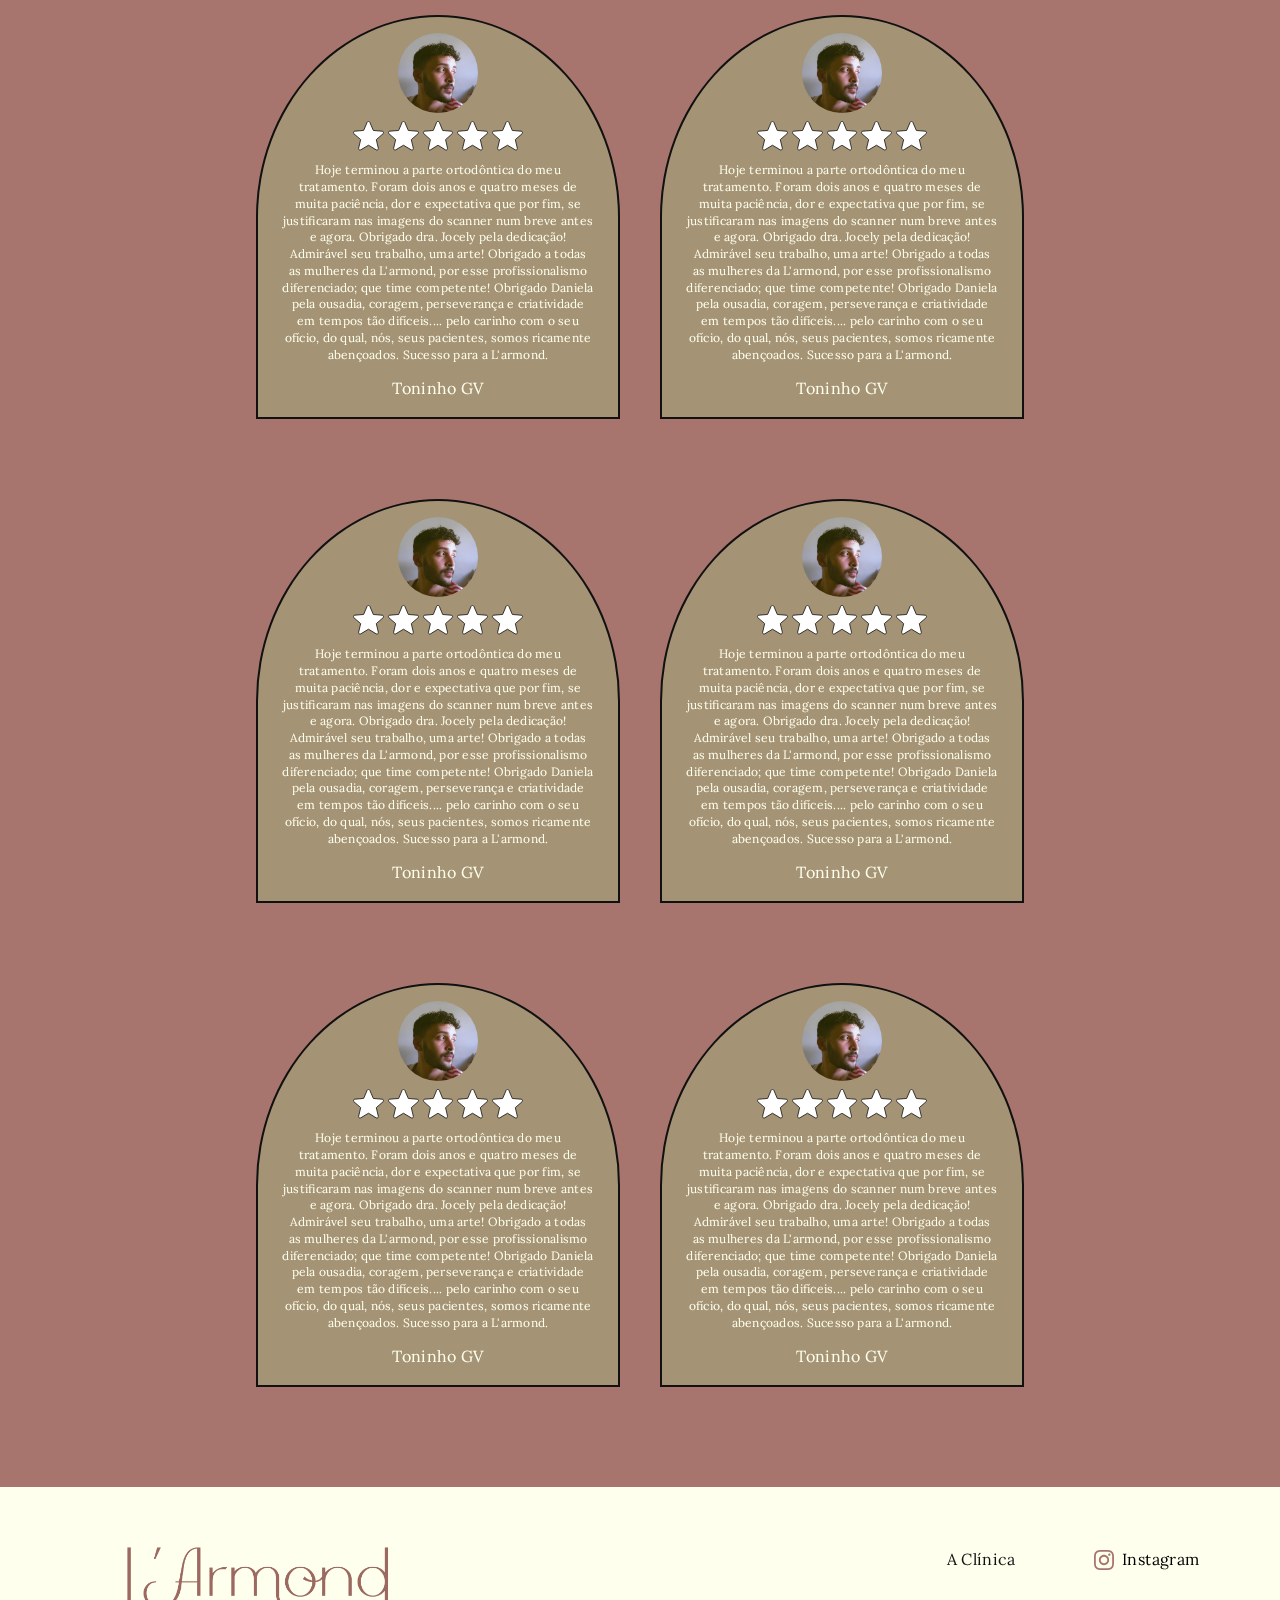
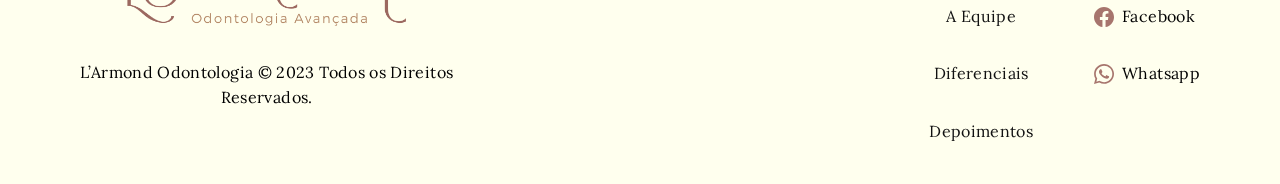
==== commit fc44d66b: "added: new photos" ====
--- a/index.html
+++ b/index.html
@@ -92,19 +92,19 @@
             <input type="radio" name="btn-radio" id="radio4">
 
             <div class="slide-box primeiro">
-              <img class="img-desktop" src="./src/img/slider-teste/christian-joudrey-9bdt03k4ujw-unsplash.jpg" alt="">
+              <img class="img-desktop" src="./src/img/clinica/clinica-img2.jpg" alt="">
             </div>
 
             <div class="slide-box">
-              <img class="img-desktop" src="./src/img/slider-teste/johan-mouchet-Z95viY3WaZs-unsplash.jpg" alt="">
+              <img class="img-desktop" src="./src/img/clinica/clinica-img5.png" alt="">
             </div>
 
             <div class="slide-box">
-              <img class="img-desktop" src="./src/img/slider-teste/robert-lukeman-_RBcxo9AU-U-unsplash.jpg" alt="">
+              <img class="img-desktop" src="./src/img/clinica/clinica-img4.png" alt="">
             </div>
 
             <div class="slide-box">
-              <img class="img-desktop" src="./src/img/slider-teste/sigmund-E4YmekzhSGo-unsplash.jpg" alt="">
+              <img class="img-desktop" src="./src/img/clinica/clinica-img3.jpg" alt="">
             </div>
 
             <div class="nav-auto">
@@ -141,9 +141,9 @@
       <h2 class="title font-color-white mb-title">A Equipe</h2>
 
       <div id="photos" class="mb-title">
-        <img src="./src/img/slider-teste/christian-joudrey-9bdt03k4ujw-unsplash.jpg" alt="Foto" class="first">
-        <img src="./src/img/slider-teste/johan-mouchet-Z95viY3WaZs-unsplash.jpg" alt="Foto">
-        <img src="./src/img/slider-teste/robert-lukeman-_RBcxo9AU-U-unsplash.jpg" alt="Foto">
+        <img src="./src/img/equipe/equipe-img1.png" alt="Foto" class="first">
+        <img src="./src/img/equipe/equipe-img2.png" alt="Foto">
+        <img src="./src/img/equipe/equipe-img3.png" alt="Foto">
       </div>
 
       <div class="team-text">
@@ -164,7 +164,7 @@
               <h3 class="title-doctor font-color-white"><span class="bold">Daniela </span>Armond</h3>
               <img src="./src/img/larmond-detalhe-teste.png" alt="" height="40px">
             </div>
-            <span class="text-small uppercase bold font-color-white">Cro - 222222</span>
+            <span class="text-small uppercase bold font-color-white">CRO-MG: 20311</span>
           </div>
           <p class="text-doctor font-color-white">Lorem Ipsum is simply dummy text of the printing and typesetting industry. Lorem Ipsum has been the industry's standard dummy text ever since the 1500s, when an unknown printer took a galley of type and scrambled it to make a type specimen book.</p>
         </div>
@@ -265,7 +265,7 @@
 
   <section>
     <div class="container-lg padding-section cda">
-      <img src="./src/img/slider-teste/daniel-j-schwarz-UM6icC4s4gQ-unsplash.jpg" alt="">
+      <img src="./src/img/clinica/clinica-img1.jpg"" alt="">
 
       <div class="cda-text">
         <p class="text">Essa é a L’Armond. Tudo isso é para te receber com uma experiência exclusiva, diferenciada e personalizada, como você merece. Aqui nós: </p>
--- a/src/style.css
+++ b/src/style.css
@@ -23,4 +23,8 @@
 
 /* Funcionalities with JS */
 @import url(./css/funcionalities/slider.css);
-@import url(./css/funcionalities/menu-mobile.css);+@import url(./css/funcionalities/menu-mobile.css);
+
+.cover {
+  object-fit: cover;
+}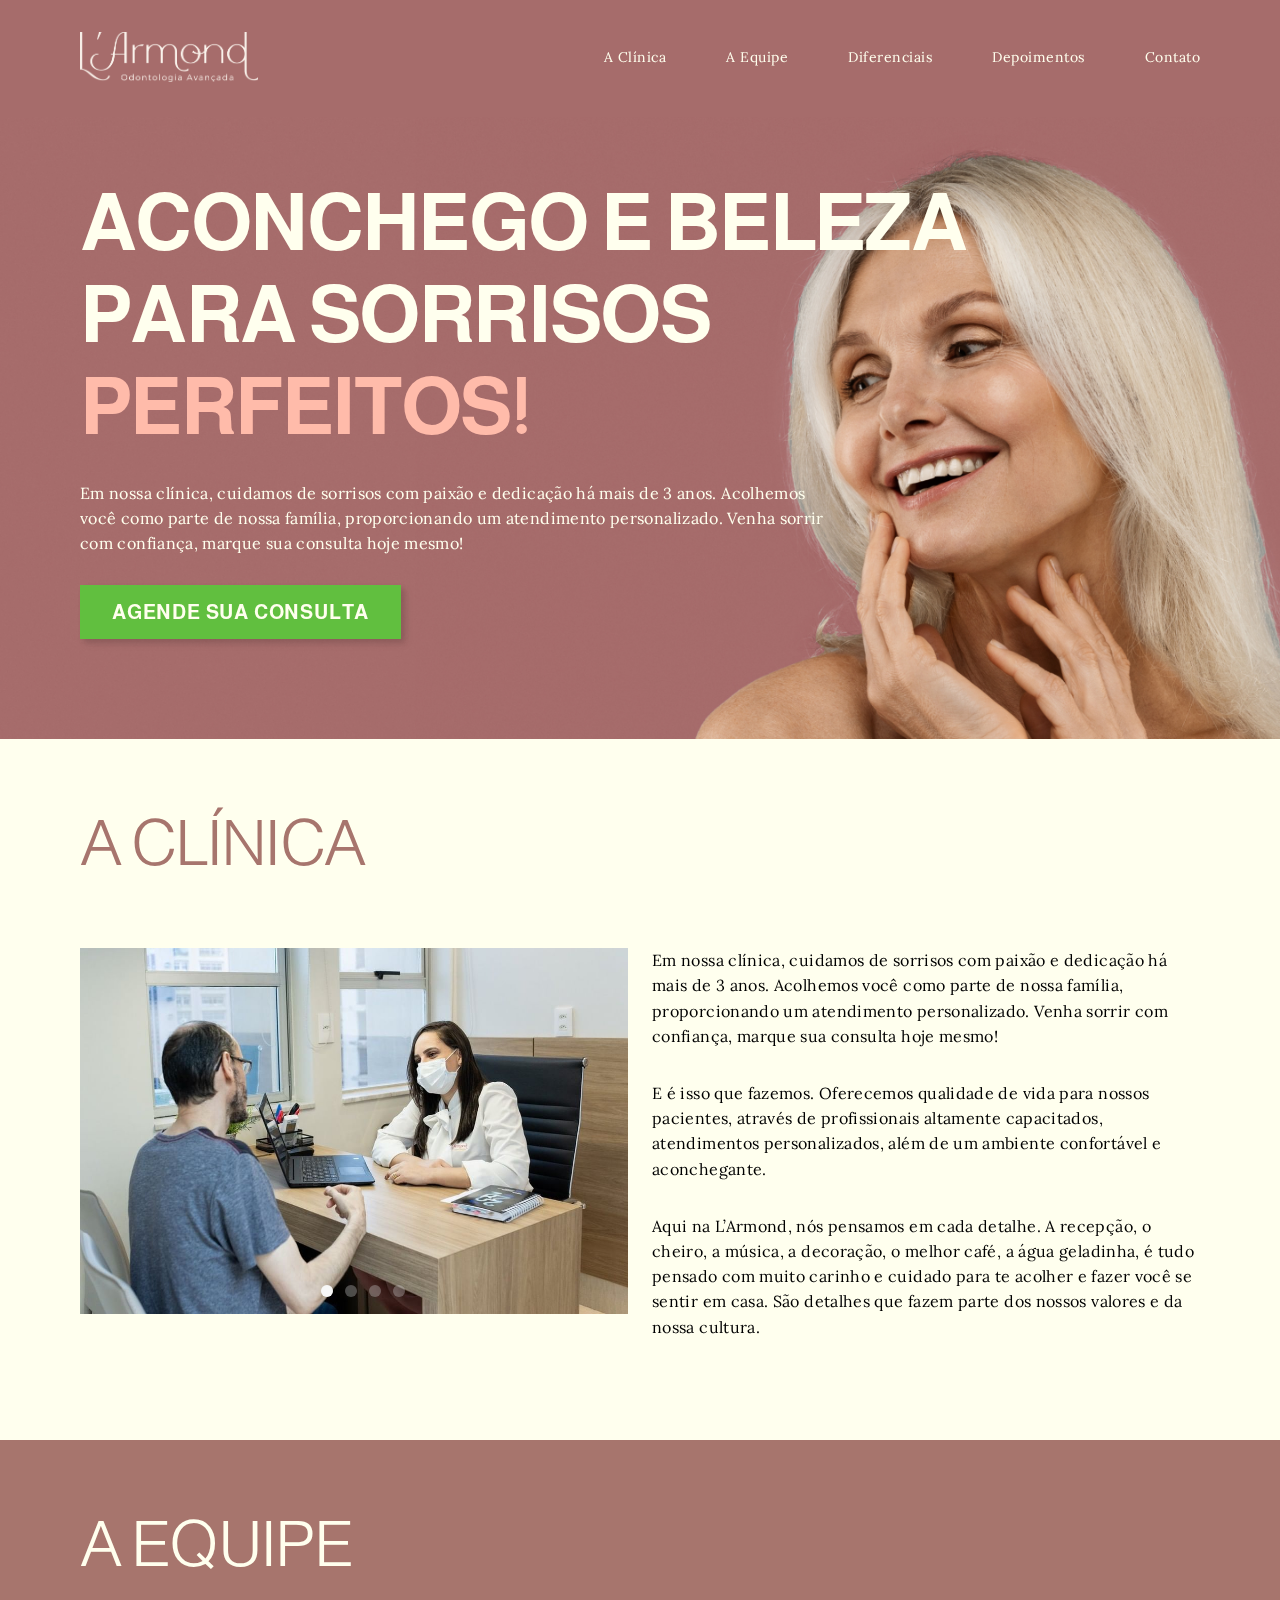
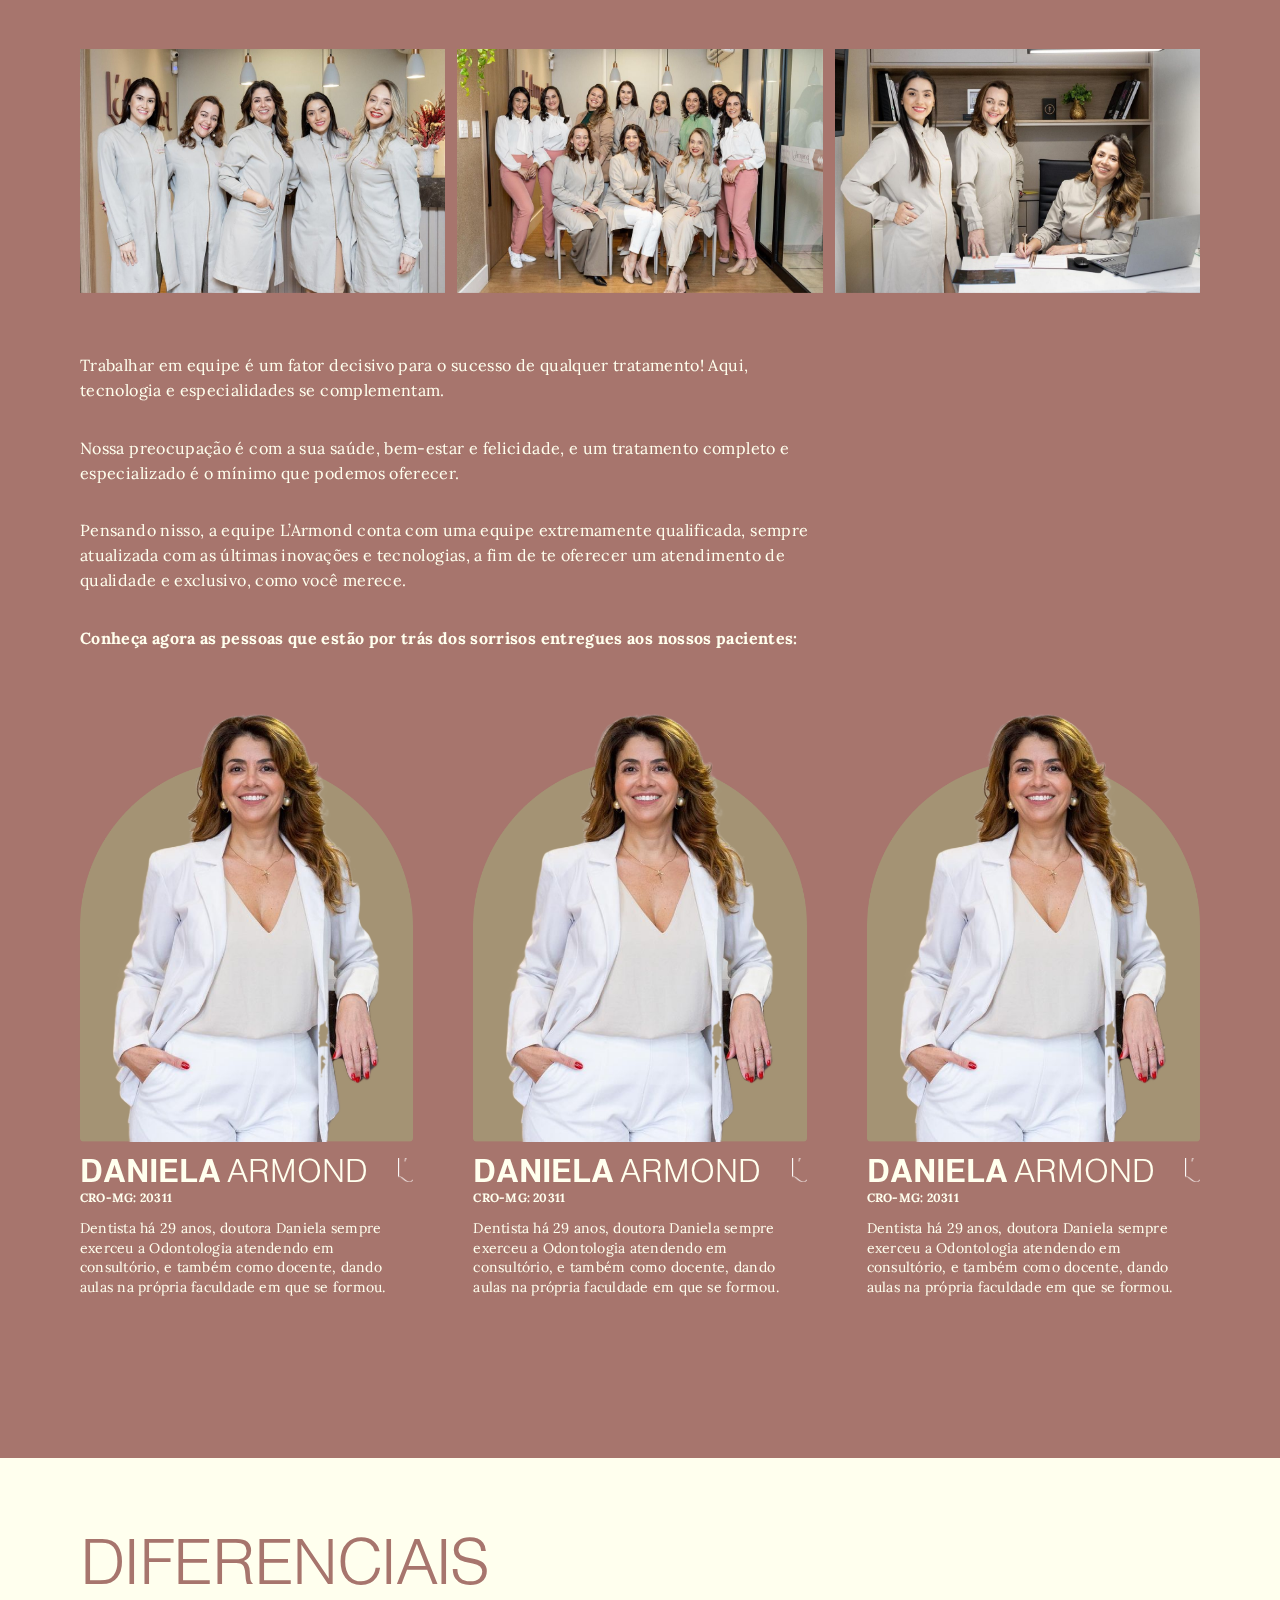
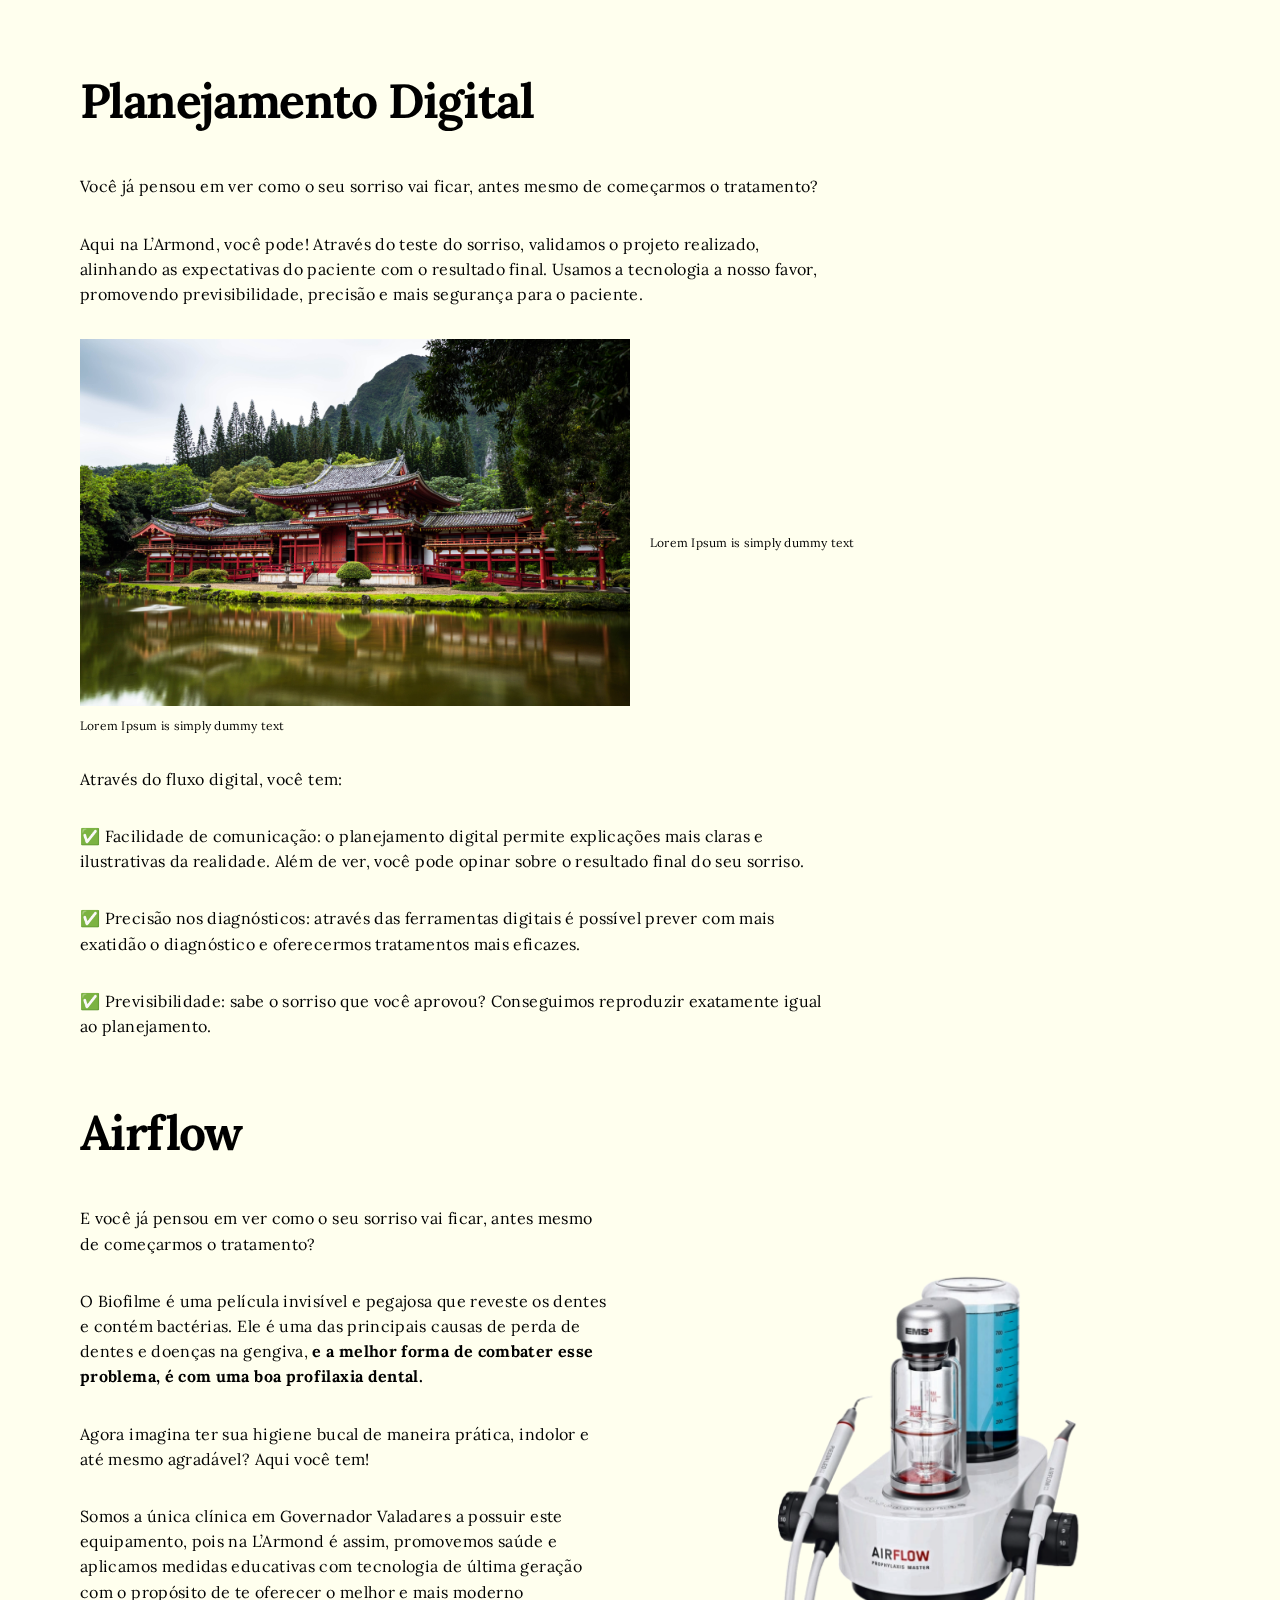
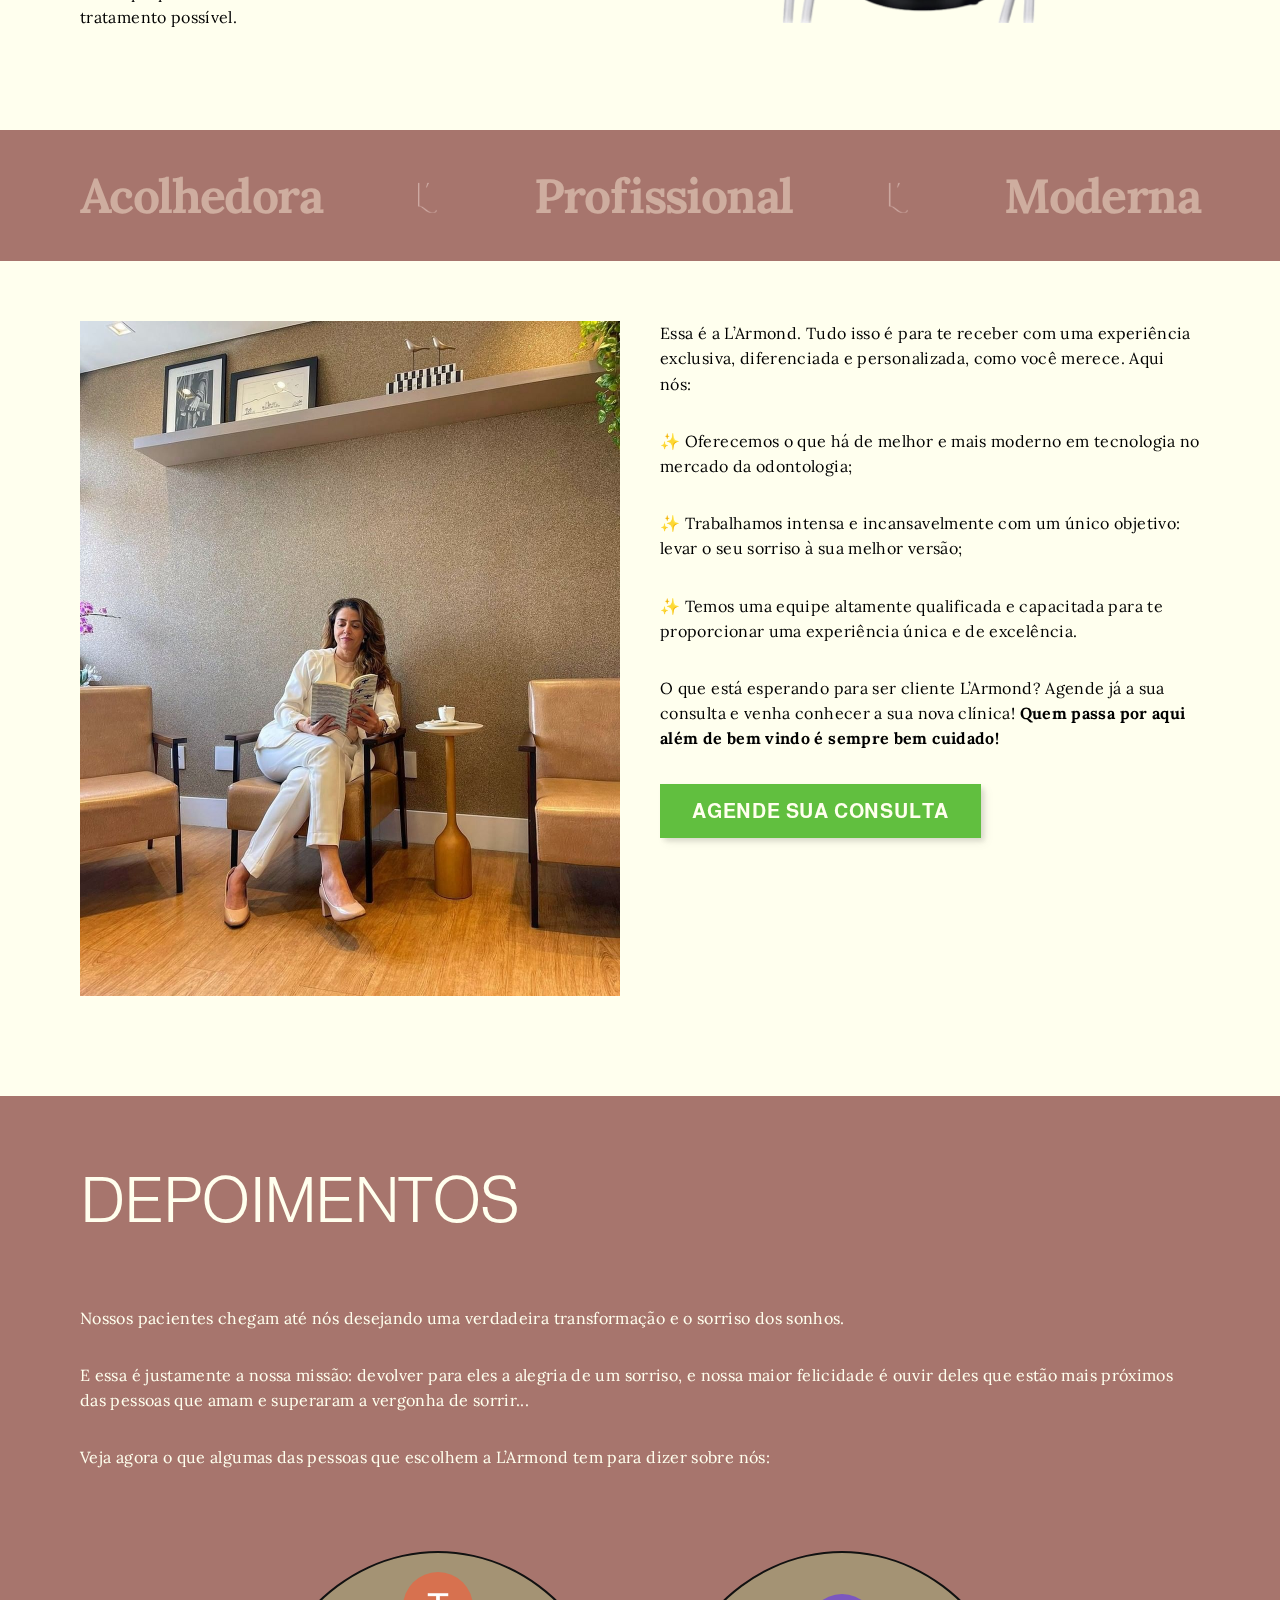
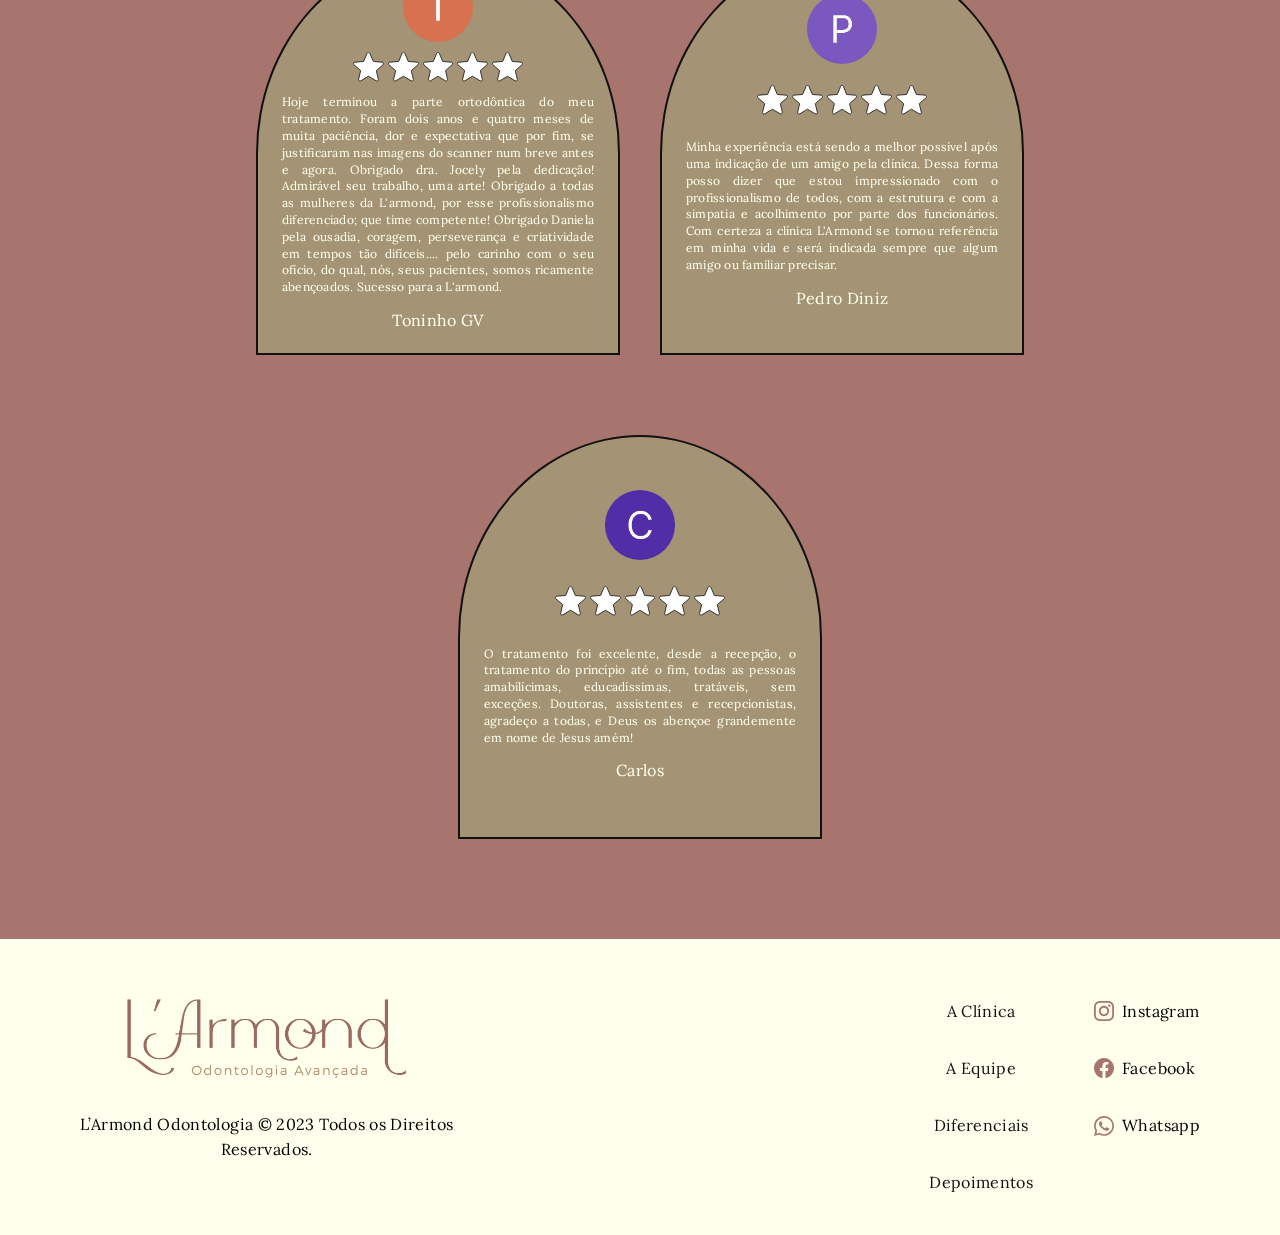
==== commit bbef3c20: "added: new photos" ====
--- a/index.html
+++ b/index.html
@@ -166,7 +166,7 @@
             </div>
             <span class="text-small uppercase bold font-color-white">CRO-MG: 20311</span>
           </div>
-          <p class="text-doctor font-color-white">Lorem Ipsum is simply dummy text of the printing and typesetting industry. Lorem Ipsum has been the industry's standard dummy text ever since the 1500s, when an unknown printer took a galley of type and scrambled it to make a type specimen book.</p>
+          <p class="text-doctor font-color-white">Dentista há 29 anos, doutora Daniela sempre exerceu a Odontologia atendendo em consultório, e também como docente, dando aulas na própria faculdade em que se formou.</p>
         </div>
 
         <div class="doctor">
@@ -176,9 +176,9 @@
               <h3 class="title-doctor font-color-white"><span class="bold">Daniela </span>Armond</h3>
               <img src="./src/img/larmond-detalhe-teste.png" alt="" height="40px">
             </div>
-            <span class="text-small uppercase bold font-color-white">Cro - 222222</span>
-          </div>
-          <p class="text-doctor font-color-white">Lorem Ipsum is simply dummy text of the printing and typesetting industry. Lorem Ipsum has been the industry's standard dummy text ever since the 1500s, when an unknown printer took a galley of type and scrambled it to make a type specimen book.</p>
+            <span class="text-small uppercase bold font-color-white">CRO-MG: 20311</span>
+          </div>
+          <p class="text-doctor font-color-white">Dentista há 29 anos, doutora Daniela sempre exerceu a Odontologia atendendo em consultório, e também como docente, dando aulas na própria faculdade em que se formou.</p>
         </div>
 
         <div class="doctor">
@@ -188,13 +188,13 @@
               <h3 class="title-doctor font-color-white"><span class="bold">Daniela </span>Armond</h3>
               <img src="./src/img/larmond-detalhe-teste.png" alt="" height="40px">
             </div>
-            <span class="text-small uppercase bold font-color-white">Cro - 222222</span>
-          </div>
-          <p class="text-doctor font-color-white">Lorem Ipsum is simply dummy text of the printing and typesetting industry. Lorem Ipsum has been the industry's standard dummy text ever since the 1500s, when an unknown printer took a galley of type and scrambled it to make a type specimen book.</p>
-        </div>
-      </div>
-
-      <a href="./team.html" class="text font-color-white max-width-75ch bold mb-title underlined clique-aqui">Clique aqui e conheça toda a família L’Armond →</a>
+            <span class="text-small uppercase bold font-color-white">CRO-MG: 20311</span>
+          </div>
+          <p class="text-doctor font-color-white">Dentista há 29 anos, doutora Daniela sempre exerceu a Odontologia atendendo em consultório, e também como docente, dando aulas na própria faculdade em que se formou.</p>
+        </div>
+      </div>
+
+      <!-- <a href="./team.html" class="text font-color-white max-width-75ch bold mb-title underlined clique-aqui">Clique aqui e conheça toda a família L’Armond →</a> -->
     </div>
   </section>
 
@@ -246,7 +246,7 @@
           </div>
 
           <div class="photo">
-            <img src="./src/img/slider-teste/robert-lukeman-_RBcxo9AU-U-unsplash.jpg" alt="">
+            <img src="./src/img/airflow-nobg.png" alt="">
           </div>
         </div>
       </div>
@@ -297,6 +297,77 @@
 
       <div class="testimonials">
         <div class="testimonial">
+          <div class="profile">
+            <img src="./src/img/testimonials/profile-testimonial3.png" alt="">
+          </div>
+
+          <div class="rating">
+            <img src="./src/img/icons/star.svg" alt="">
+            <img src="./src/img/icons/star.svg" alt="">
+            <img src="./src/img/icons/star.svg" alt="">
+            <img src="./src/img/icons/star.svg" alt="">
+            <img src="./src/img/icons/star.svg" alt="">
+          </div>
+
+          <div class="text">
+            <p class="text-small font-color-white mb-12 justify">Hoje terminou a parte ortodôntica do meu
+              tratamento. Foram dois anos e quatro meses de
+              muita paciência, dor e expectativa que por fim, se justificaram nas imagens do scanner num
+              breve antes e agora. Obrigado dra. Jocely pela
+              dedicação! Admirável seu trabalho, uma arte!
+              Obrigado a todas as mulheres da L'armond, por
+              esse profissionalismo diferenciado; que time
+              competente! Obrigado Daniela pela ousadia,
+              coragem, perseverança e criatividade em tempos
+              tão difíceis.... pelo carinho com o seu ofício, do
+              qual, nós, seus pacientes, somos ricamente
+              abençoados. Sucesso para a L'armond.</p>
+
+            <p class="text font-color-white">Toninho GV</p>
+          </div>
+        </div>
+
+        <div class="testimonial">
+          <div class="profile">
+            <img src="./src/img/testimonials/profile-testimonial1.png" alt="">
+          </div>
+
+          <div class="rating">
+            <img src="./src/img/icons/star.svg" alt="">
+            <img src="./src/img/icons/star.svg" alt="">
+            <img src="./src/img/icons/star.svg" alt="">
+            <img src="./src/img/icons/star.svg" alt="">
+            <img src="./src/img/icons/star.svg" alt="">
+          </div>
+
+          <div class="text">
+            <p class="text-small font-color-white mb-12 justify">Minha experiência está sendo a melhor possível após uma indicação de um amigo pela clínica. Dessa forma posso dizer que estou impressionado com o profissionalismo de todos, com a estrutura e com a simpatia e acolhimento por parte dos funcionários. Com certeza a clínica L'Armond se tornou referência em minha vida e será indicada sempre que algum amigo ou familiar precisar.</p>
+
+            <p class="text font-color-white">Pedro Diniz</p>
+          </div>
+        </div>
+
+        <div class="testimonial">
+          <div class="profile">
+            <img src="./src/img/testimonials/profile-testimonial2.png" alt="">
+          </div>
+
+          <div class="rating">
+            <img src="./src/img/icons/star.svg" alt="">
+            <img src="./src/img/icons/star.svg" alt="">
+            <img src="./src/img/icons/star.svg" alt="">
+            <img src="./src/img/icons/star.svg" alt="">
+            <img src="./src/img/icons/star.svg" alt="">
+          </div>
+
+          <div class="text">
+            <p class="text-small font-color-white mb-12 justify">O tratamento foi excelente, desde a recepção, o tratamento do princípio até o fim, todas as pessoas amabilícimas, educadíssimas, tratáveis, sem exceções. Doutoras, assistentes e recepcionistas, agradeço a todas, e Deus os abençoe grandemente em nome de Jesus amém!</p>
+
+            <p class="text font-color-white">Carlos</p>
+          </div>
+        </div>
+
+        <!-- <div class="testimonial">
           <div class="profile">
             <img src="./src/img/dani-alves-profile-test.png" alt="">
           </div>
@@ -387,100 +458,7 @@
 
             <p class="text font-color-white">Toninho GV</p>
           </div>
-        </div>
-
-        <div class="testimonial">
-          <div class="profile">
-            <img src="./src/img/dani-alves-profile-test.png" alt="">
-          </div>
-
-          <div class="rating">
-            <img src="./src/img/icons/star.svg" alt="">
-            <img src="./src/img/icons/star.svg" alt="">
-            <img src="./src/img/icons/star.svg" alt="">
-            <img src="./src/img/icons/star.svg" alt="">
-            <img src="./src/img/icons/star.svg" alt="">
-          </div>
-
-          <div class="text">
-            <p class="text-small font-color-white mb-12">Hoje terminou a parte ortodôntica do meu
-              tratamento. Foram dois anos e quatro meses de
-              muita paciência, dor e expectativa que por fim, se justificaram nas imagens do scanner num
-              breve antes e agora. Obrigado dra. Jocely pela
-              dedicação! Admirável seu trabalho, uma arte!
-              Obrigado a todas as mulheres da L'armond, por
-              esse profissionalismo diferenciado; que time
-              competente! Obrigado Daniela pela ousadia,
-              coragem, perseverança e criatividade em tempos
-              tão difíceis.... pelo carinho com o seu ofício, do
-              qual, nós, seus pacientes, somos ricamente
-              abençoados. Sucesso para a L'armond.</p>
-
-            <p class="text font-color-white">Toninho GV</p>
-          </div>
-        </div>
-
-        <div class="testimonial">
-          <div class="profile">
-            <img src="./src/img/dani-alves-profile-test.png" alt="">
-          </div>
-
-          <div class="rating">
-            <img src="./src/img/icons/star.svg" alt="">
-            <img src="./src/img/icons/star.svg" alt="">
-            <img src="./src/img/icons/star.svg" alt="">
-            <img src="./src/img/icons/star.svg" alt="">
-            <img src="./src/img/icons/star.svg" alt="">
-          </div>
-
-          <div class="text">
-            <p class="text-small font-color-white mb-12">Hoje terminou a parte ortodôntica do meu
-              tratamento. Foram dois anos e quatro meses de
-              muita paciência, dor e expectativa que por fim, se justificaram nas imagens do scanner num
-              breve antes e agora. Obrigado dra. Jocely pela
-              dedicação! Admirável seu trabalho, uma arte!
-              Obrigado a todas as mulheres da L'armond, por
-              esse profissionalismo diferenciado; que time
-              competente! Obrigado Daniela pela ousadia,
-              coragem, perseverança e criatividade em tempos
-              tão difíceis.... pelo carinho com o seu ofício, do
-              qual, nós, seus pacientes, somos ricamente
-              abençoados. Sucesso para a L'armond.</p>
-
-            <p class="text font-color-white">Toninho GV</p>
-          </div>
-        </div>
-
-        <div class="testimonial">
-          <div class="profile">
-            <img src="./src/img/dani-alves-profile-test.png" alt="">
-          </div>
-
-          <div class="rating">
-            <img src="./src/img/icons/star.svg" alt="">
-            <img src="./src/img/icons/star.svg" alt="">
-            <img src="./src/img/icons/star.svg" alt="">
-            <img src="./src/img/icons/star.svg" alt="">
-            <img src="./src/img/icons/star.svg" alt="">
-          </div>
-
-          <div class="text">
-            <p class="text-small font-color-white mb-12">Hoje terminou a parte ortodôntica do meu
-              tratamento. Foram dois anos e quatro meses de
-              muita paciência, dor e expectativa que por fim, se justificaram nas imagens do scanner num
-              breve antes e agora. Obrigado dra. Jocely pela
-              dedicação! Admirável seu trabalho, uma arte!
-              Obrigado a todas as mulheres da L'armond, por
-              esse profissionalismo diferenciado; que time
-              competente! Obrigado Daniela pela ousadia,
-              coragem, perseverança e criatividade em tempos
-              tão difíceis.... pelo carinho com o seu ofício, do
-              qual, nós, seus pacientes, somos ricamente
-              abençoados. Sucesso para a L'armond.</p>
-
-            <p class="text font-color-white">Toninho GV</p>
-          </div>
-        </div>
+        </div> -->
       </div>
     </div>
   </section>
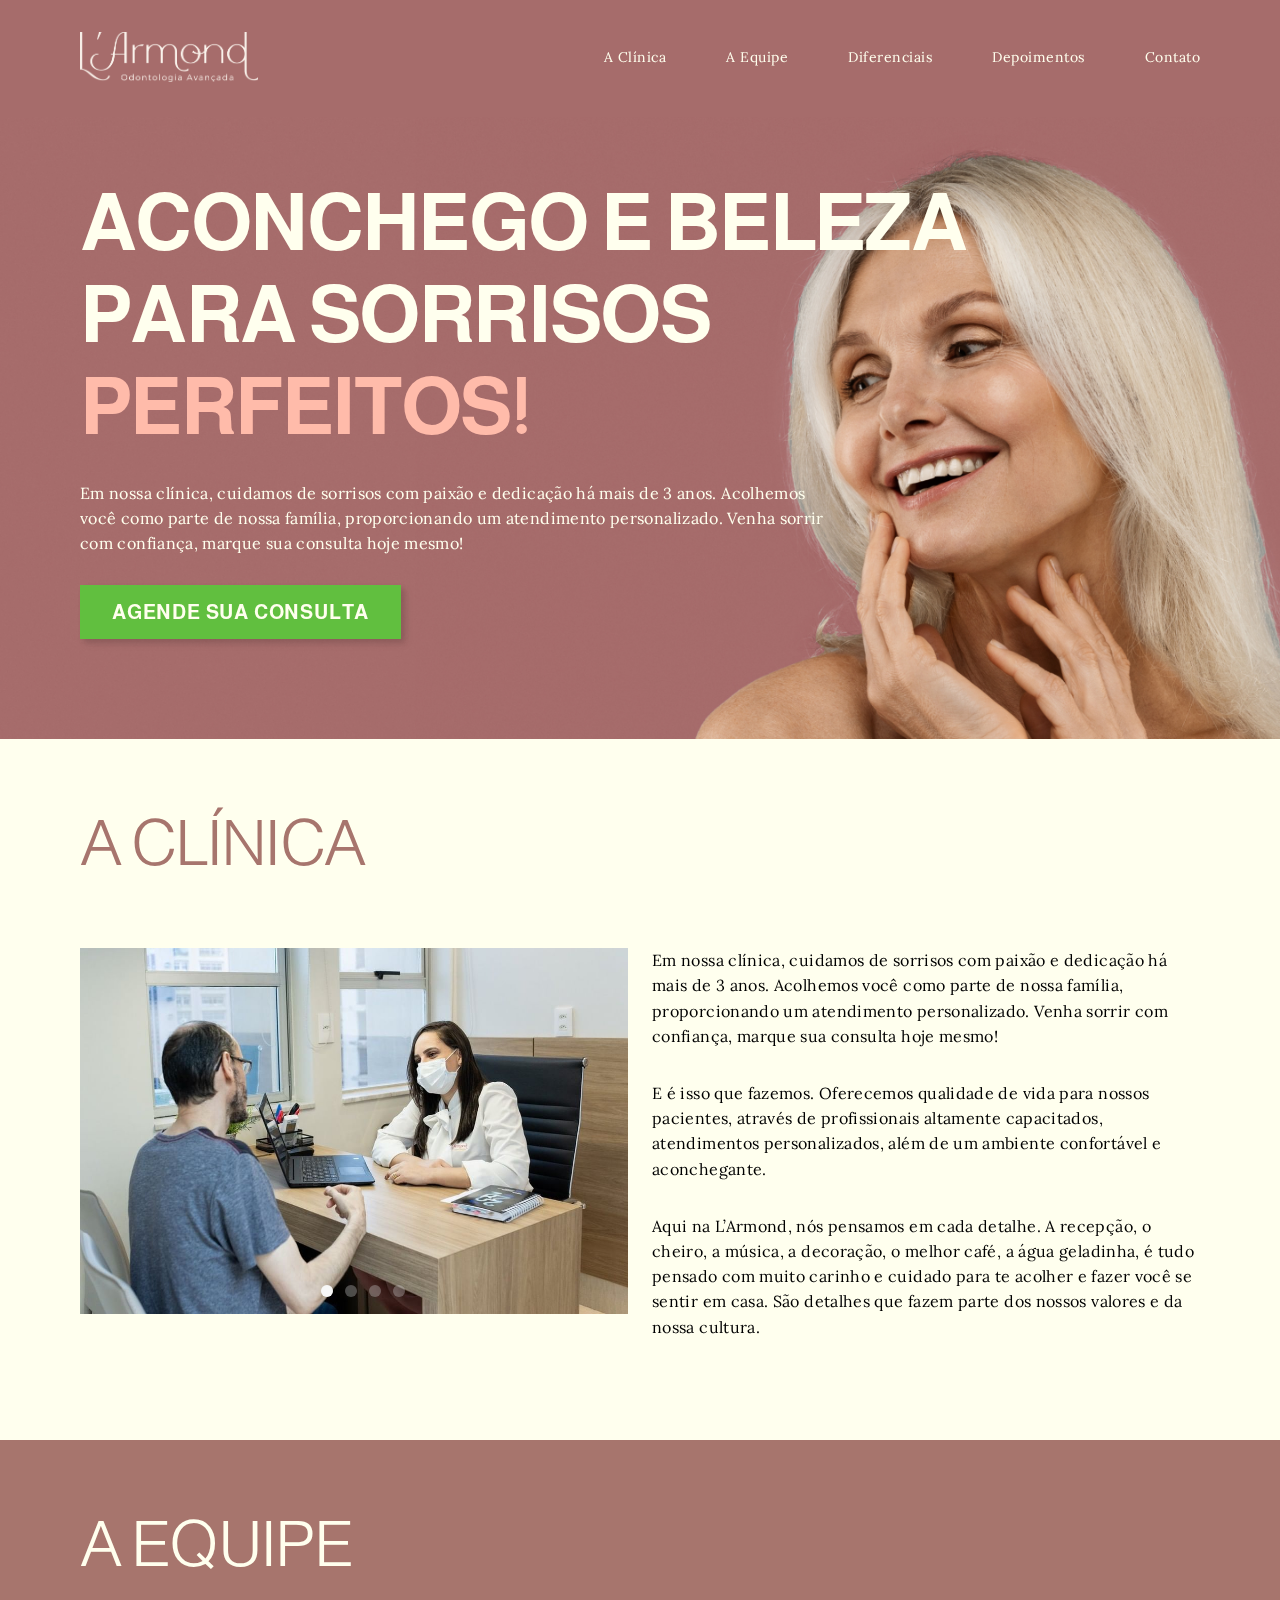
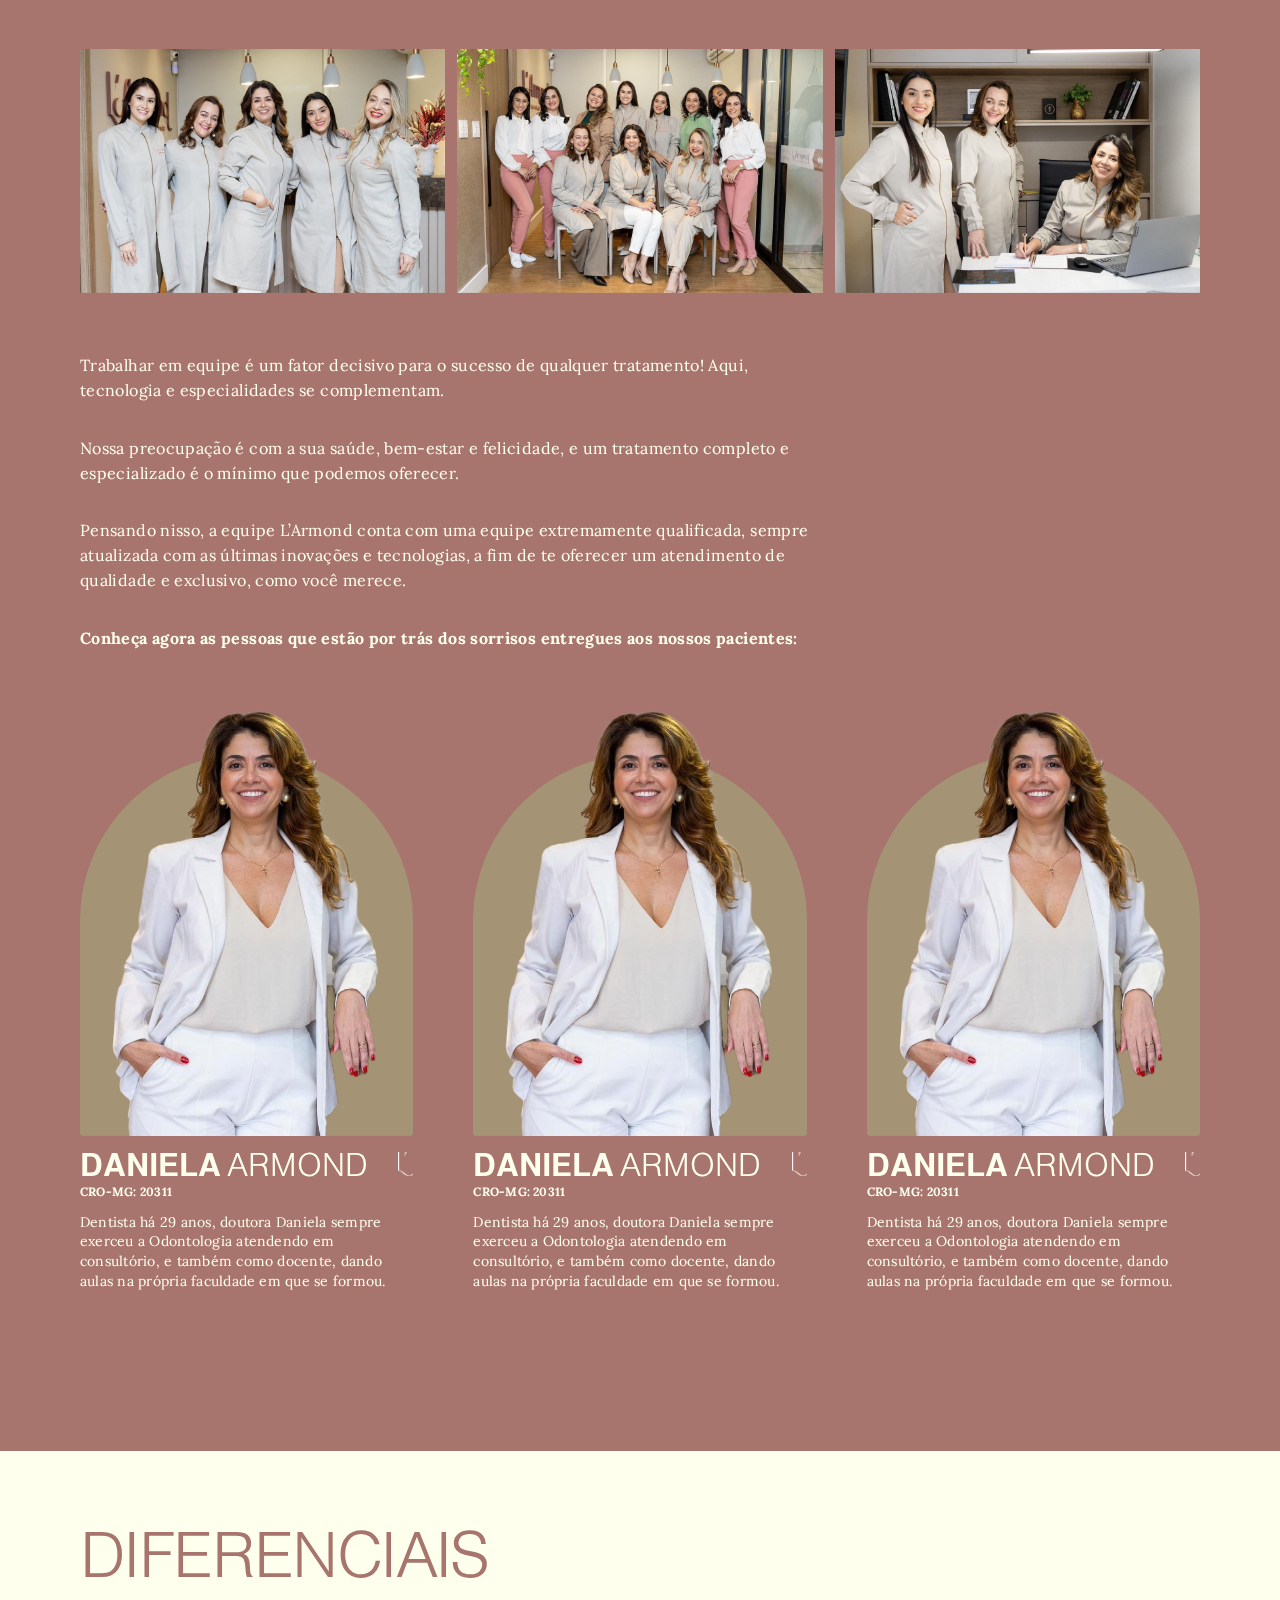
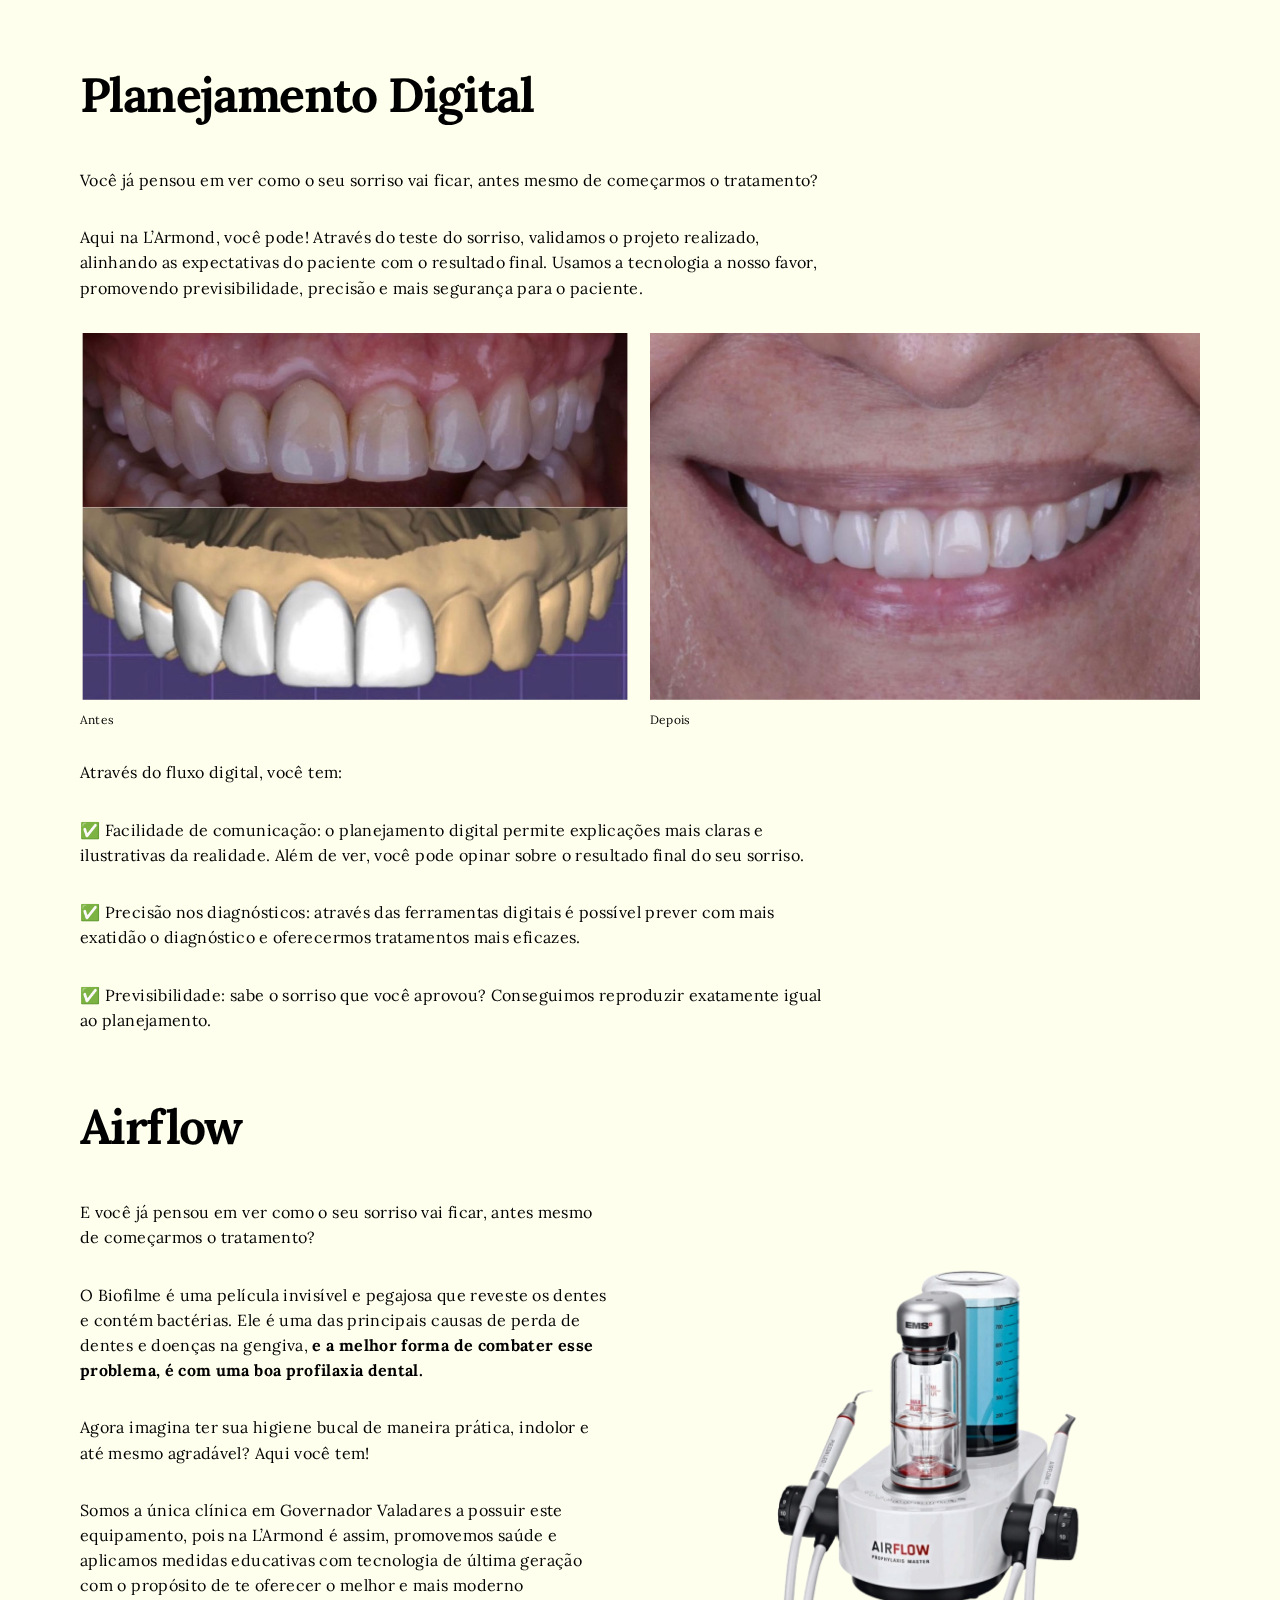
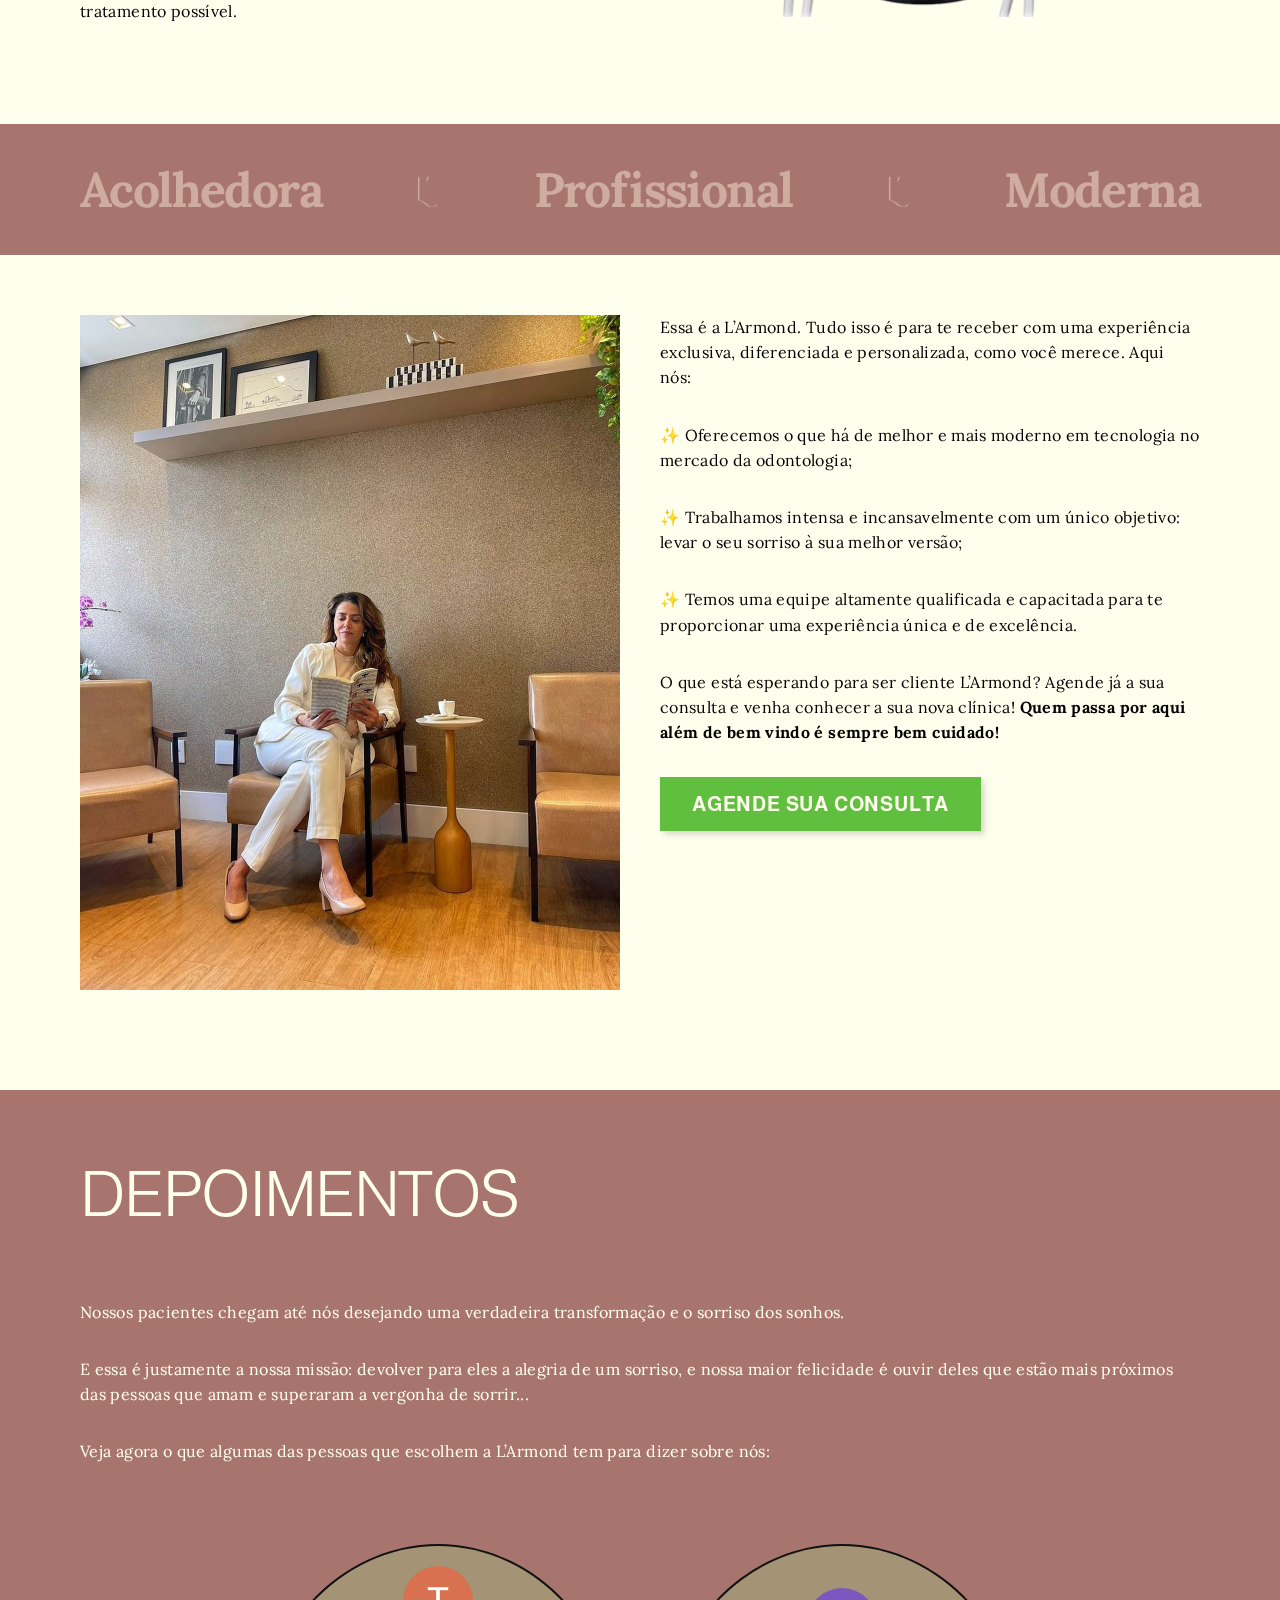
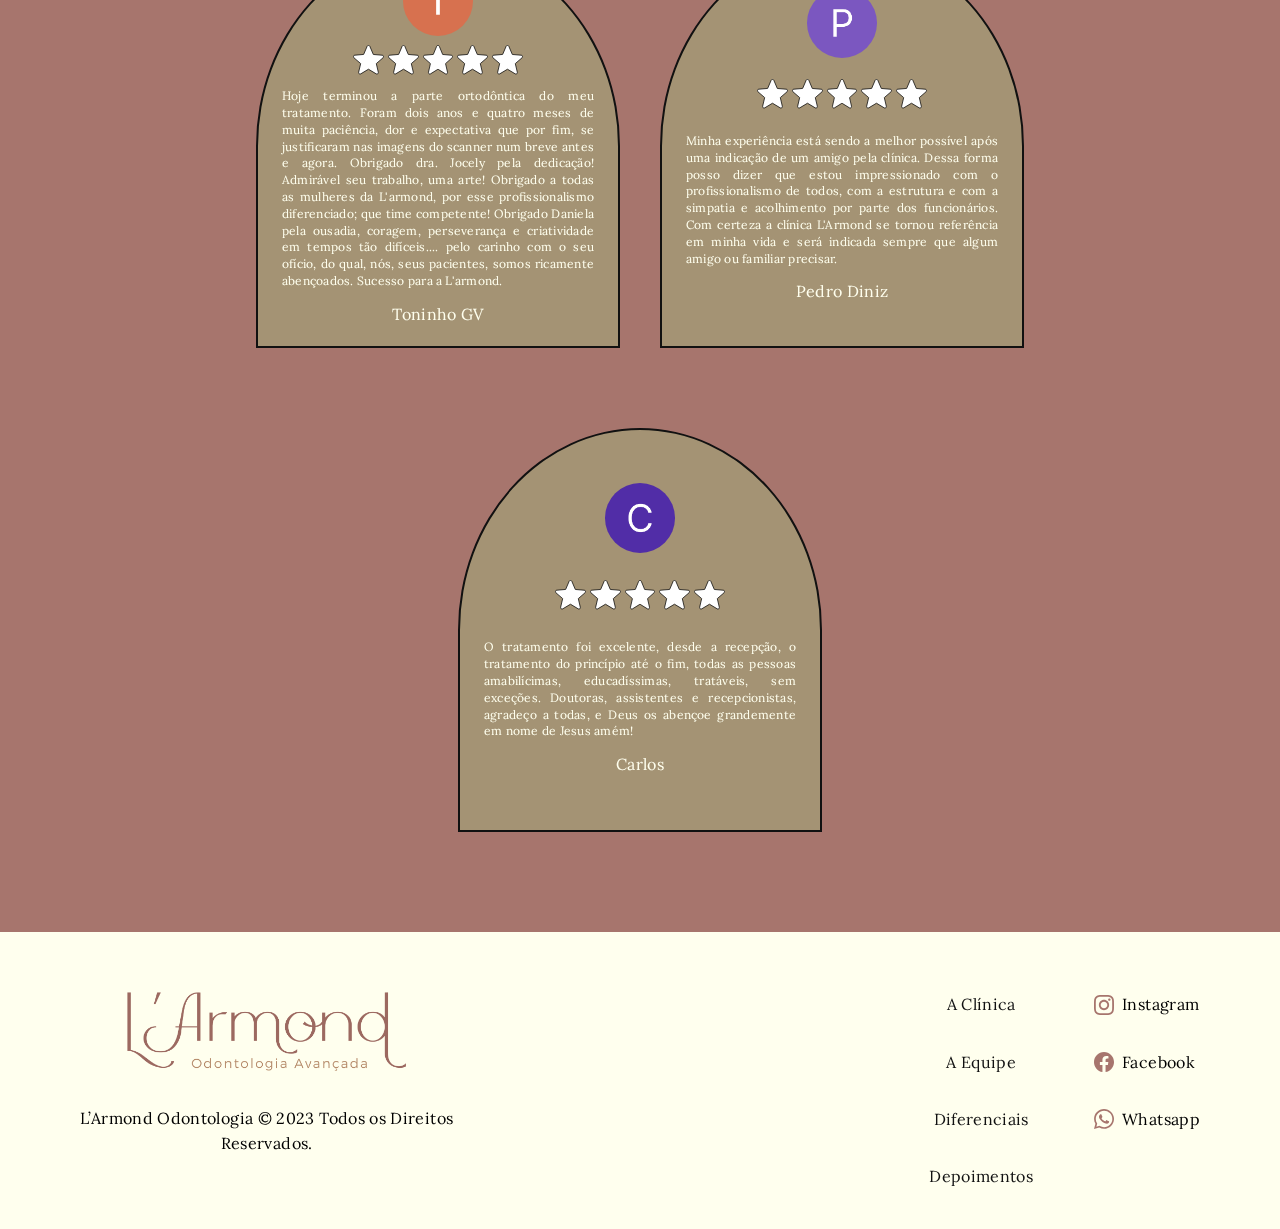
==== commit fdce4fc6: "added: new photos" ====
--- a/index.html
+++ b/index.html
@@ -157,8 +157,8 @@
       </div>
 
       <div id="team-container" class="mb-title">
-        <div class="doctor">
-          <img class="doctor-img" src="./src/img/dra-dani-teste.png" alt="Doutora Dani">
+        <div class="doctor doctor-first">
+          <img class="doctor-img" src="./src/img/dra-dani.png" alt="Doutora Dani">
           <div>
             <div class="name">
               <h3 class="title-doctor font-color-white"><span class="bold">Daniela </span>Armond</h3>
@@ -170,7 +170,7 @@
         </div>
 
         <div class="doctor">
-          <img class="doctor-img" src="./src/img/dra-dani-teste.png" alt="Doutora Dani">
+          <img class="doctor-img" src="./src/img/dra-dani.png" alt="Doutora Dani">
           <div>
             <div class="name">
               <h3 class="title-doctor font-color-white"><span class="bold">Daniela </span>Armond</h3>
@@ -182,7 +182,7 @@
         </div>
 
         <div class="doctor">
-          <img class="doctor-img" src="./src/img/dra-dani-teste.png" alt="Doutora Dani">
+          <img class="doctor-img" src="./src/img/dra-dani.png" alt="Doutora Dani">
           <div>
             <div class="name">
               <h3 class="title-doctor font-color-white"><span class="bold">Daniela </span>Armond</h3>
@@ -211,13 +211,13 @@
 
           <div class="photos">
             <div class="photo">
-              <img src="./src/img/slider-teste/christian-joudrey-9bdt03k4ujw-unsplash.jpg" alt="">
-              <span class="text-small">Lorem Ipsum is simply dummy text</span>
+              <img src="./src/img/planejamento-digital/antes.png" alt="">
+              <span class="text-small">Antes</span>
             </div>
 
             <div class="photo">
-              <img src="./src/img/slider-teste/johan-mouchet-Z95viY3WaZs-unsplash.jpg" alt="">
-              <span class="text-small">Lorem Ipsum is simply dummy text</span>
+              <img src="./src/img/planejamento-digital/depois.png" alt="">
+              <span class="text-small">Depois</span>
             </div>
           </div>
 
@@ -267,19 +267,19 @@
     <div class="container-lg padding-section cda">
       <img src="./src/img/clinica/clinica-img1.jpg"" alt="">
 
-      <div class="cda-text">
-        <p class="text">Essa é a L’Armond. Tudo isso é para te receber com uma experiência exclusiva, diferenciada e personalizada, como você merece. Aqui nós: </p>
-
-        <p class="text">✨ Oferecemos o que há de melhor e mais moderno em tecnologia no mercado da odontologia;</p>
-
-        <p class="text">✨ Trabalhamos intensa e incansavelmente com um único objetivo: levar o seu sorriso à sua melhor versão;</p>
-
-        <p class="text">✨ Temos uma equipe altamente qualificada e capacitada para te proporcionar uma experiência única e de excelência.</p>
-
-        <p class="text">O que está esperando para ser cliente L’Armond? Agende já a sua consulta e venha conhecer a sua nova clínica! <span class="bold">Quem passa por aqui além de bem vindo é sempre bem cuidado!</span></p>
-
-        <a href="https://api.whatsapp.com/send?phone=5533988011190&text=Ol%C3%A1!%20Vim%20pelo%20site%20e%20gostaria%20de%20ter%20um%20atendimento%20%F0%9F%98%8A" class="button button-text bg-whatsapp-green font-color-white whatsapp-button" target="_blank">Agende Sua Consulta</a>
-      </div>
+      <div class=" cda-text">
+      <p class="text">Essa é a L’Armond. Tudo isso é para te receber com uma experiência exclusiva, diferenciada e personalizada, como você merece. Aqui nós: </p>
+
+      <p class="text">✨ Oferecemos o que há de melhor e mais moderno em tecnologia no mercado da odontologia;</p>
+
+      <p class="text">✨ Trabalhamos intensa e incansavelmente com um único objetivo: levar o seu sorriso à sua melhor versão;</p>
+
+      <p class="text">✨ Temos uma equipe altamente qualificada e capacitada para te proporcionar uma experiência única e de excelência.</p>
+
+      <p class="text">O que está esperando para ser cliente L’Armond? Agende já a sua consulta e venha conhecer a sua nova clínica! <span class="bold">Quem passa por aqui além de bem vindo é sempre bem cuidado!</span></p>
+
+      <a href="https://api.whatsapp.com/send?phone=5533988011190&text=Ol%C3%A1!%20Vim%20pelo%20site%20e%20gostaria%20de%20ter%20um%20atendimento%20%F0%9F%98%8A" class="button button-text bg-whatsapp-green font-color-white whatsapp-button" target="_blank">Agende Sua Consulta</a>
+    </div>
     </div>
   </section>
 
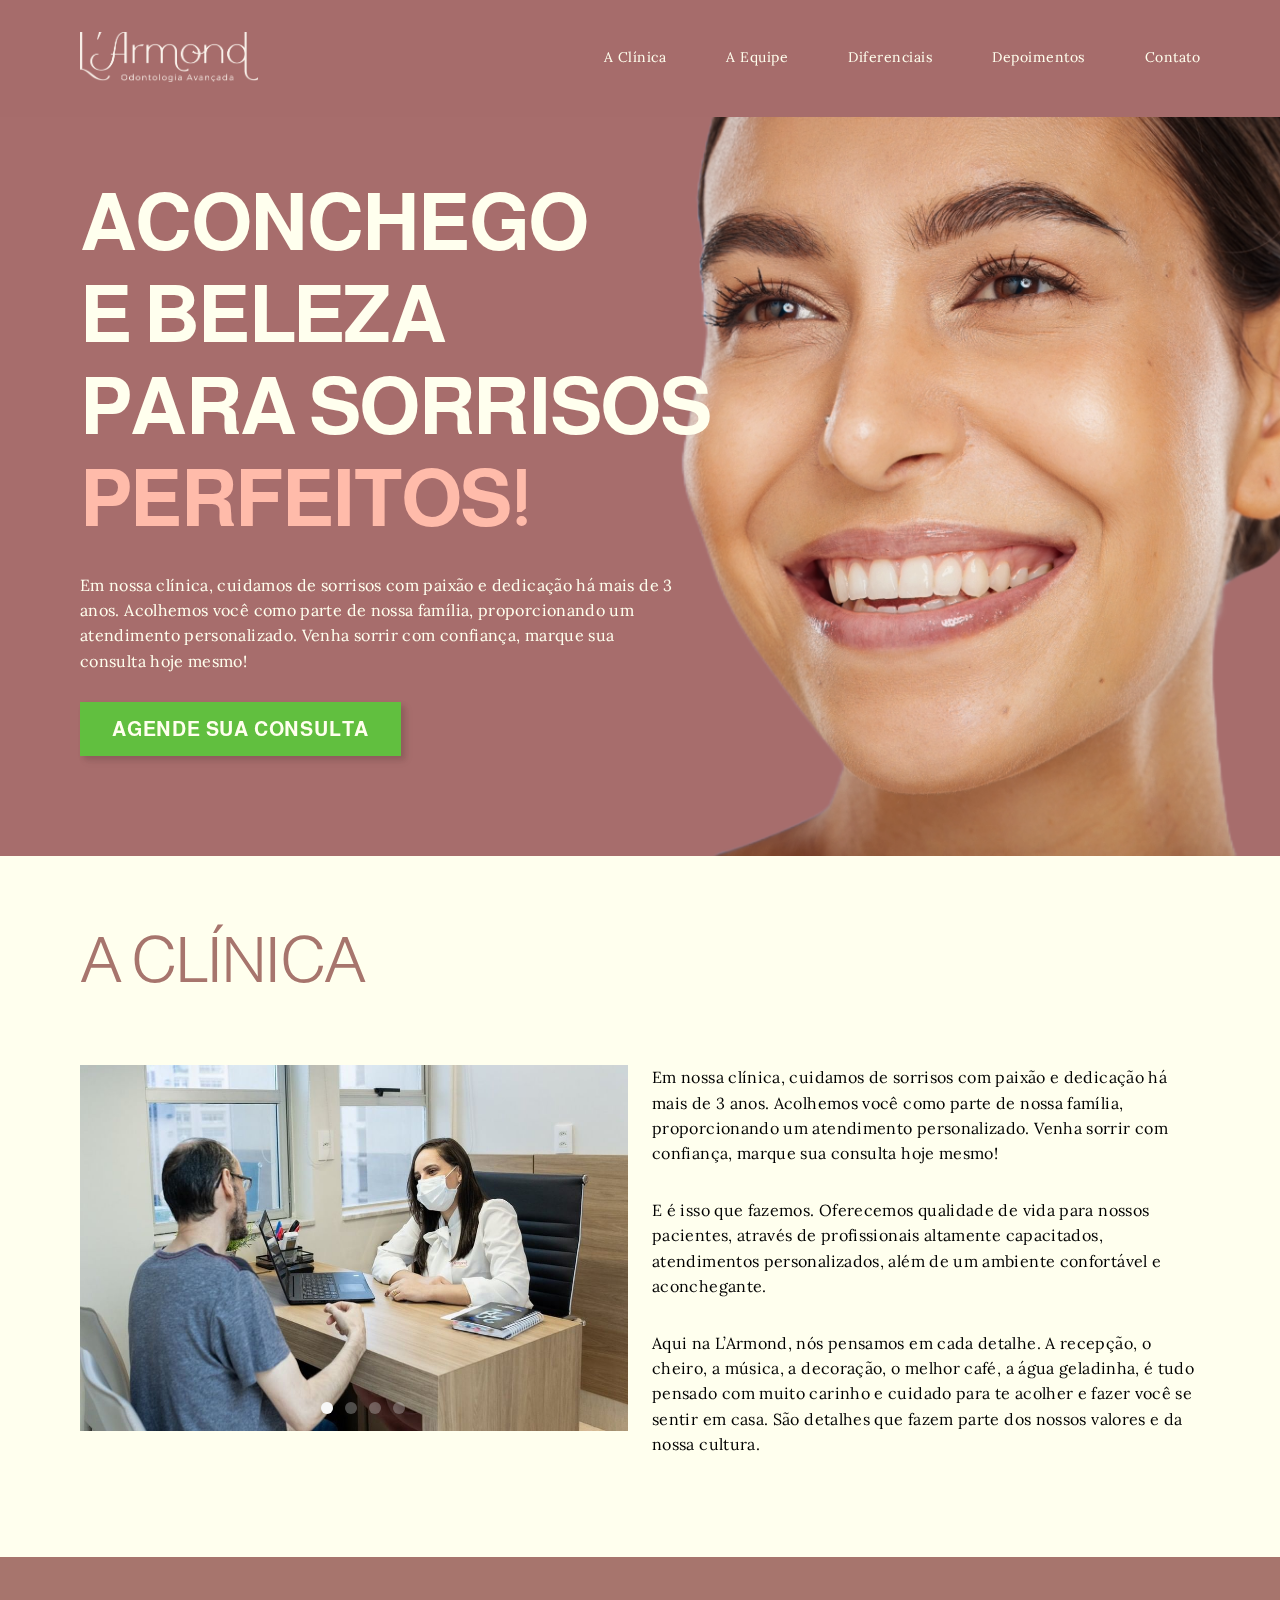
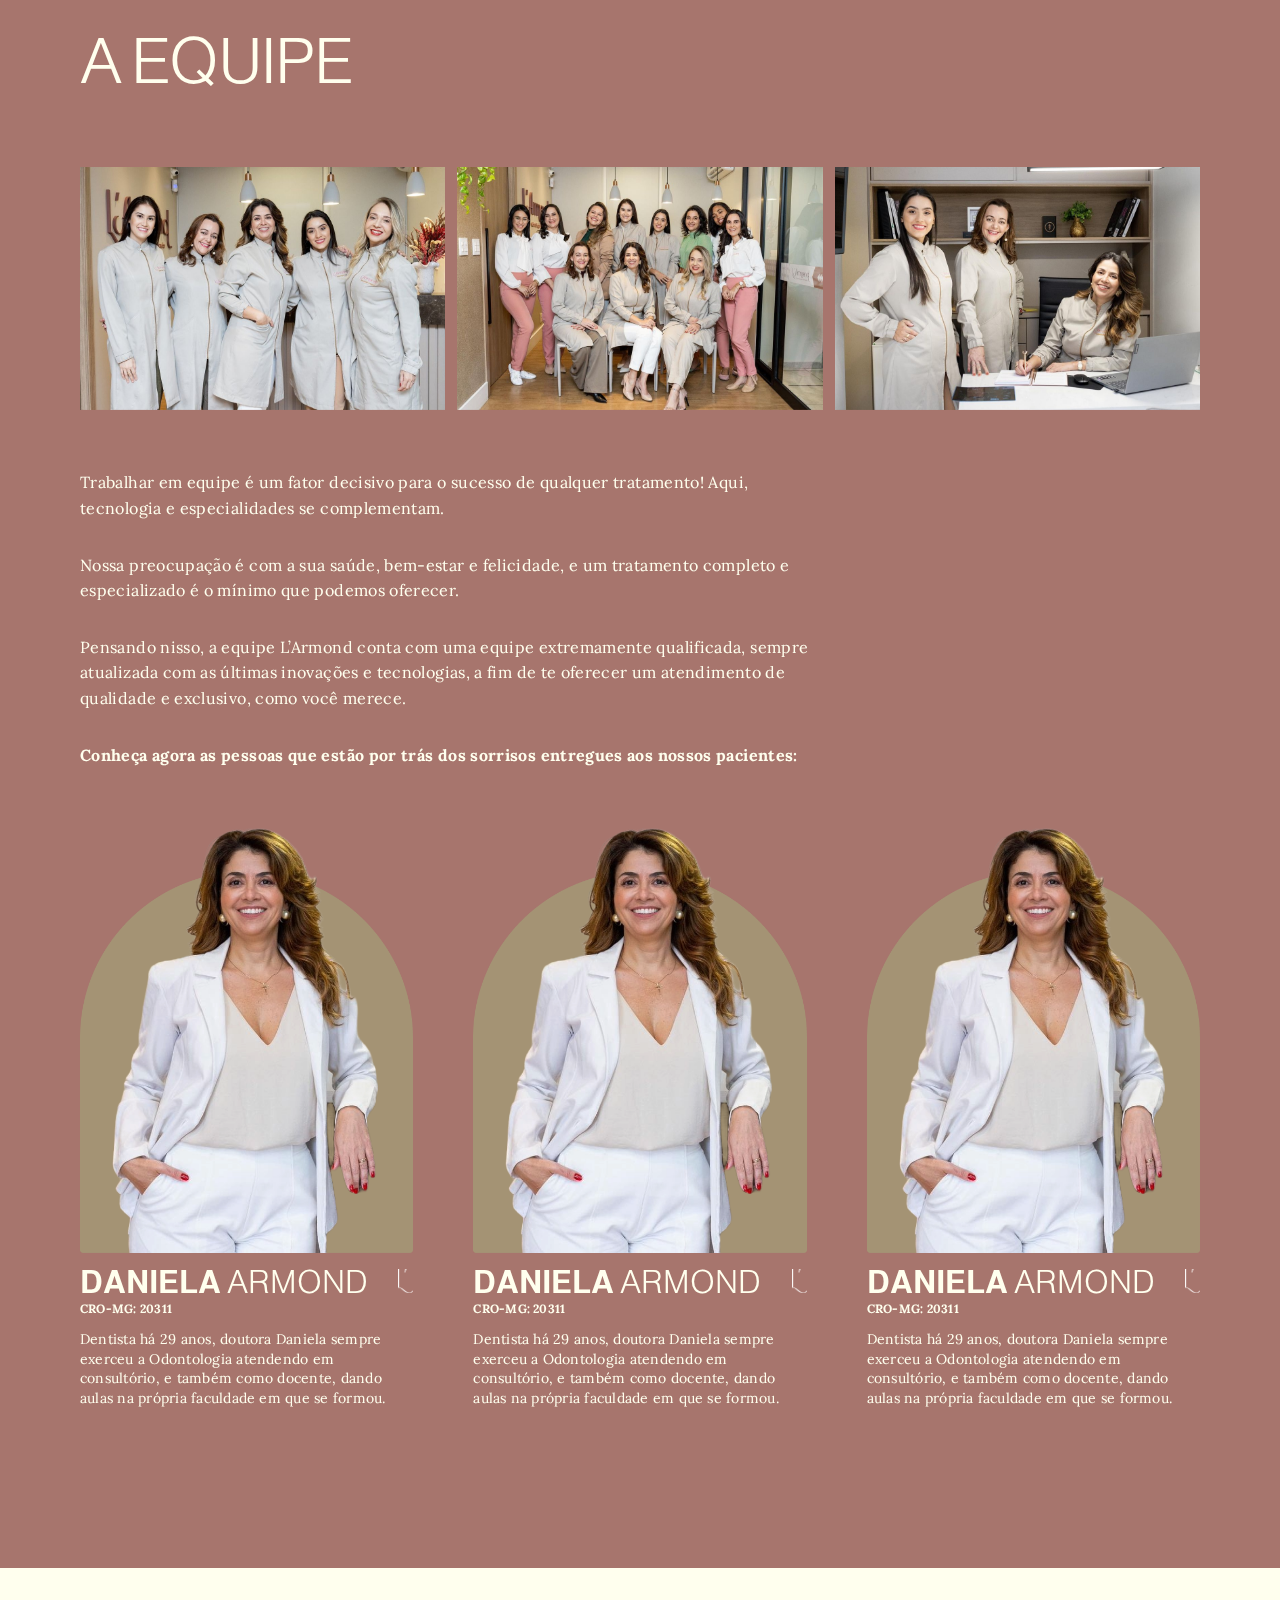
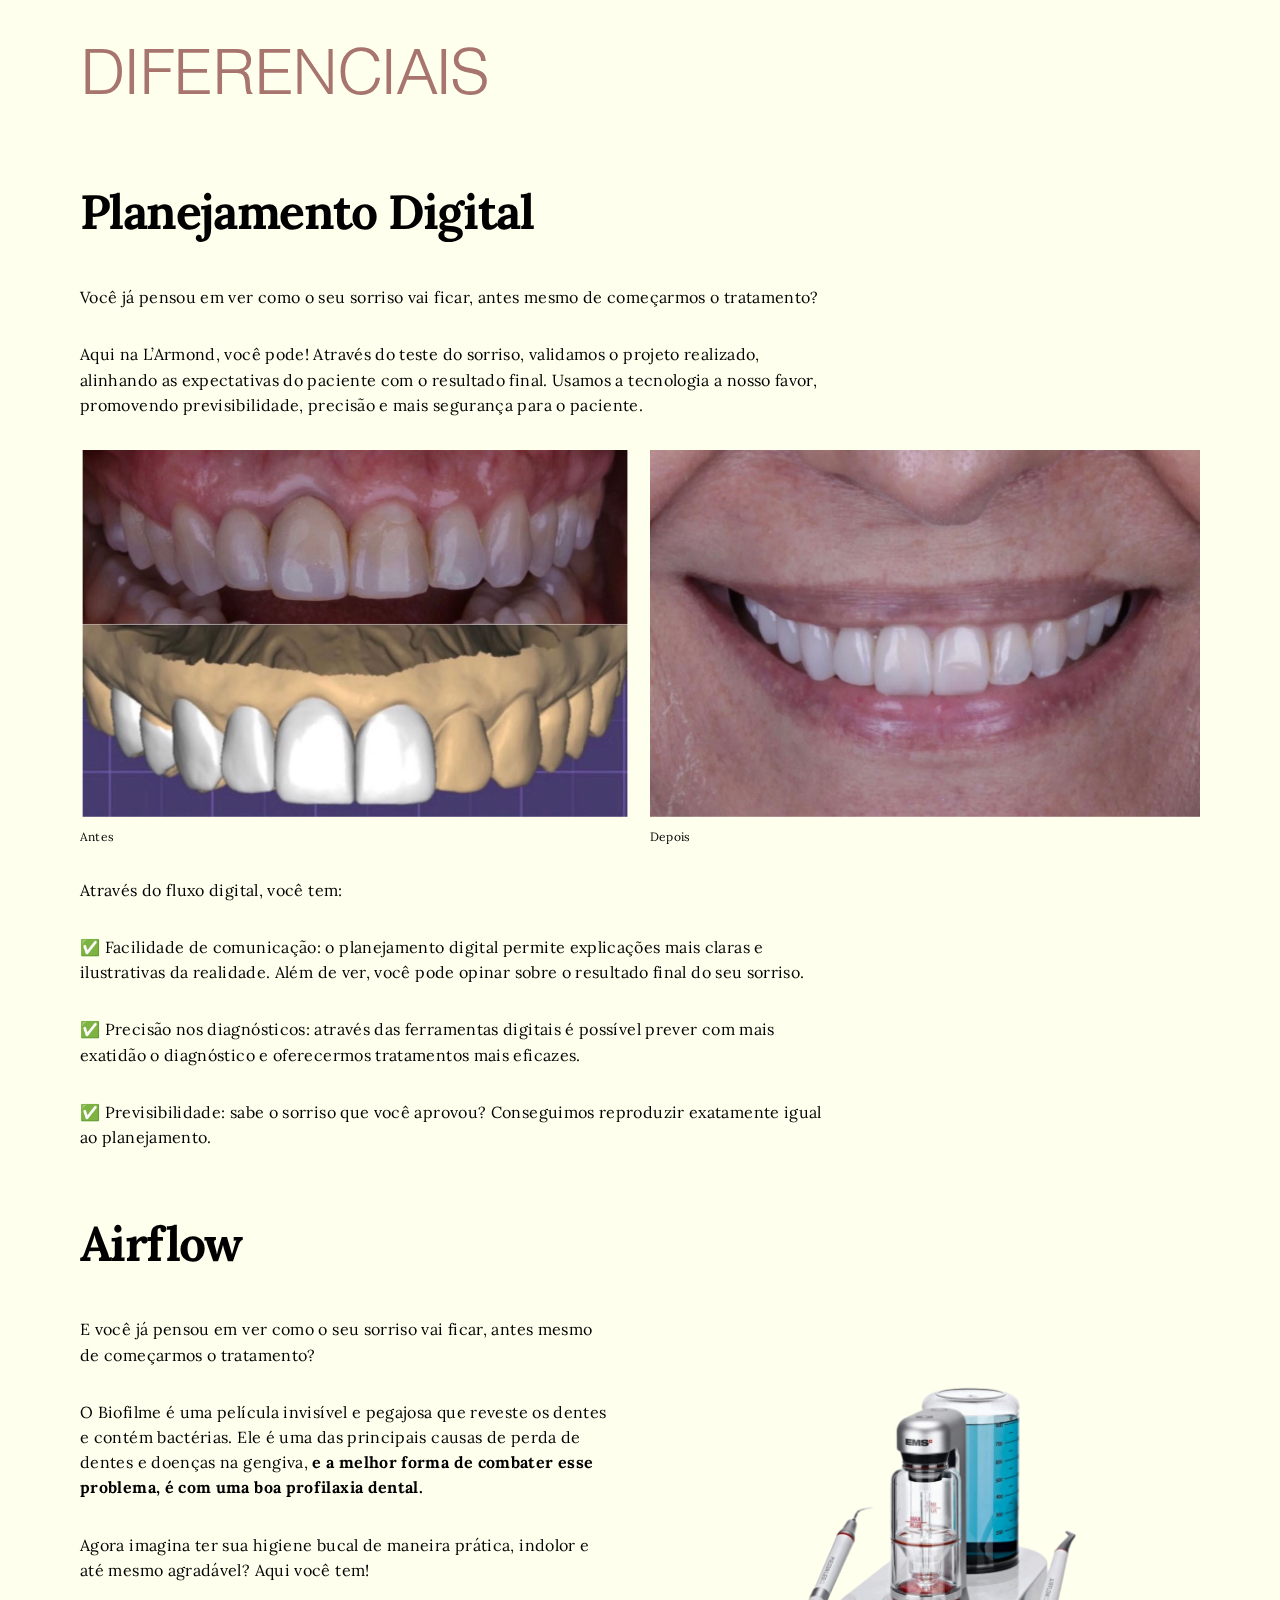
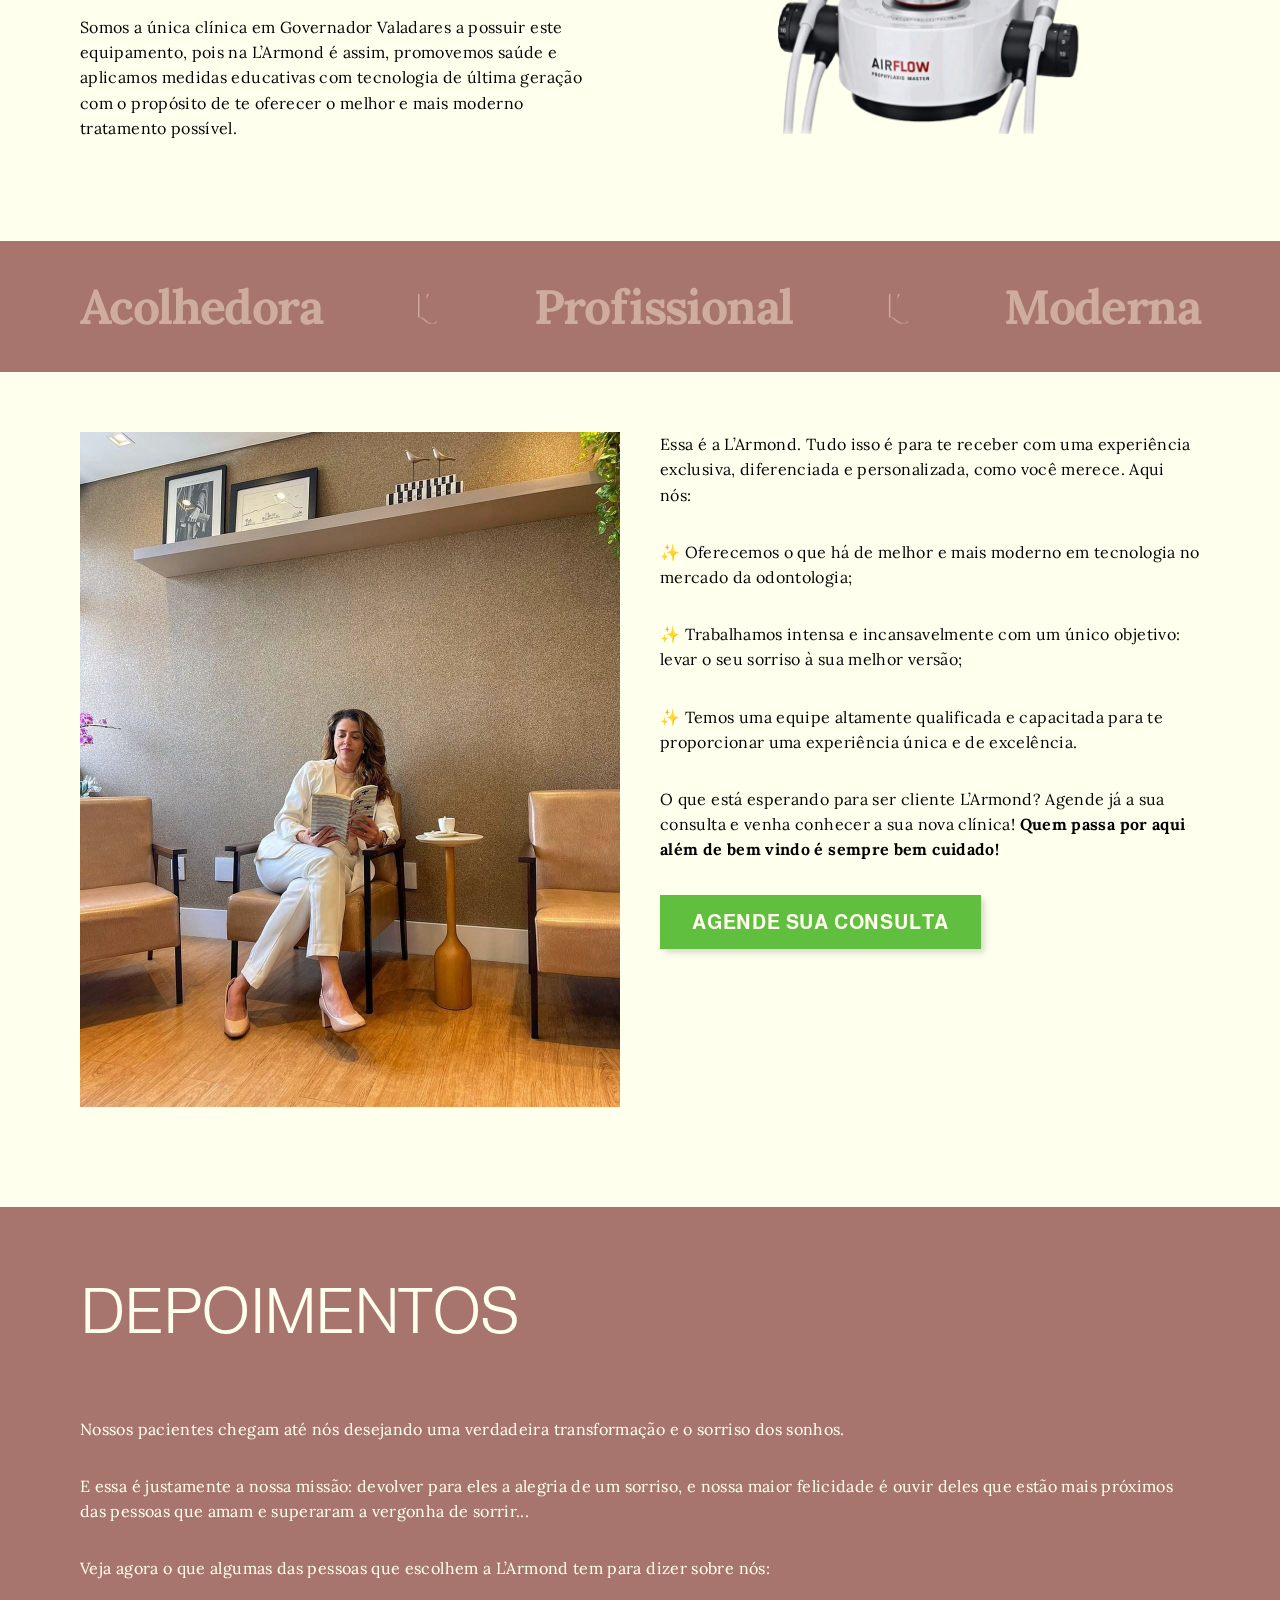
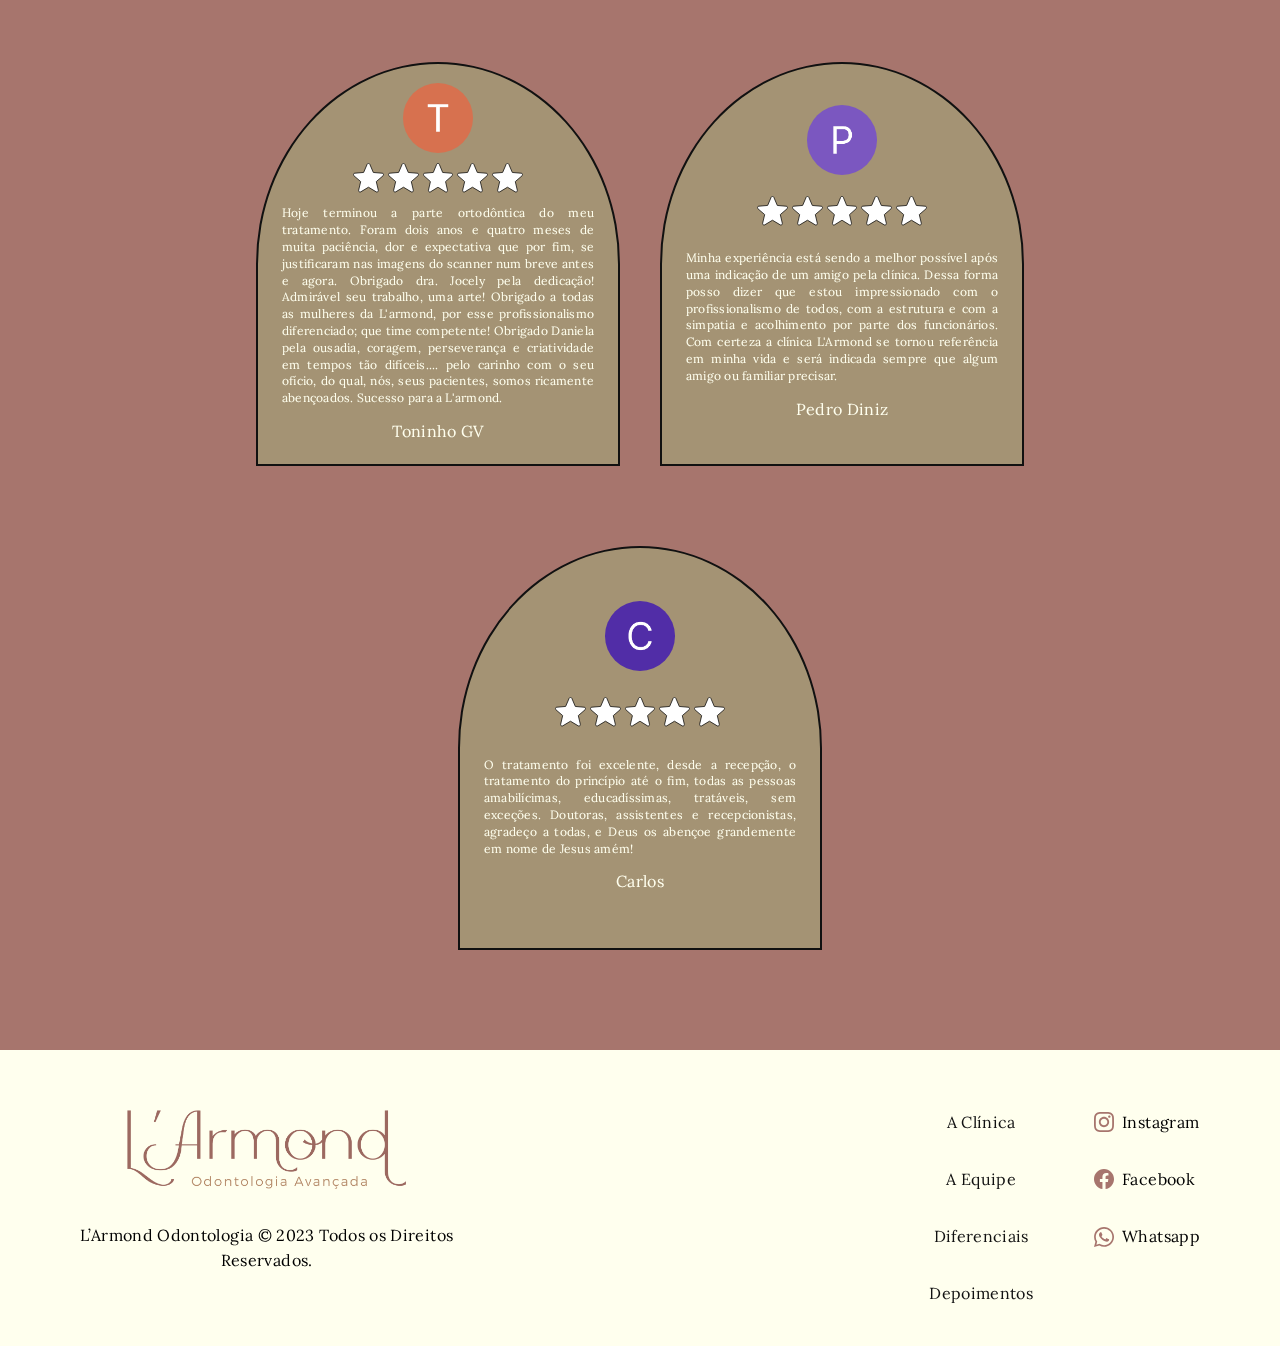
==== commit 4b185036: "added: new hero photos" ====
--- a/index.html
+++ b/index.html
@@ -70,12 +70,16 @@
 
   <main class="bg-black" id="hero">
     <div id="hero-content" class="container-lg padding-section">
-      <h1 class="title-hero font-color-white">Aconchego e Beleza <br> para Sorrisos <br> <span class="font-color-primary-lighter">Perfeitos!</span></h1>
-
-      <p class="text font-color-white max-width-75ch">Em nossa clínica, cuidamos de sorrisos com paixão e dedicação há mais de 3 anos. Acolhemos você como parte de nossa família, proporcionando um atendimento
+      <h1 class="title-hero font-color-white">Aconchego <br> e Beleza <br> para Sorrisos <br> <span class="font-color-primary-lighter">Perfeitos!</span></h1>
+
+      <p class="text font-color-white max-width-60ch">Em nossa clínica, cuidamos de sorrisos com paixão e dedicação há mais de 3 anos. Acolhemos você como parte de nossa família, proporcionando um atendimento
         personalizado. Venha sorrir com confiança, marque sua consulta hoje mesmo!</p>
 
       <a href="https://api.whatsapp.com/send?phone=5533988011190&text=Ol%C3%A1!%20Vim%20pelo%20site%20e%20gostaria%20de%20ter%20um%20atendimento%20%F0%9F%98%8A" class="button button-text bg-whatsapp-green font-color-white whatsapp-button" target="_blank">Agende Sua Consulta</a>
+    </div>
+
+    <div id="hero-content-mobile" class="">
+      <img src="./src/img/hero-larmond-mobile-teste.png" alt="">
     </div>
   </main>
 
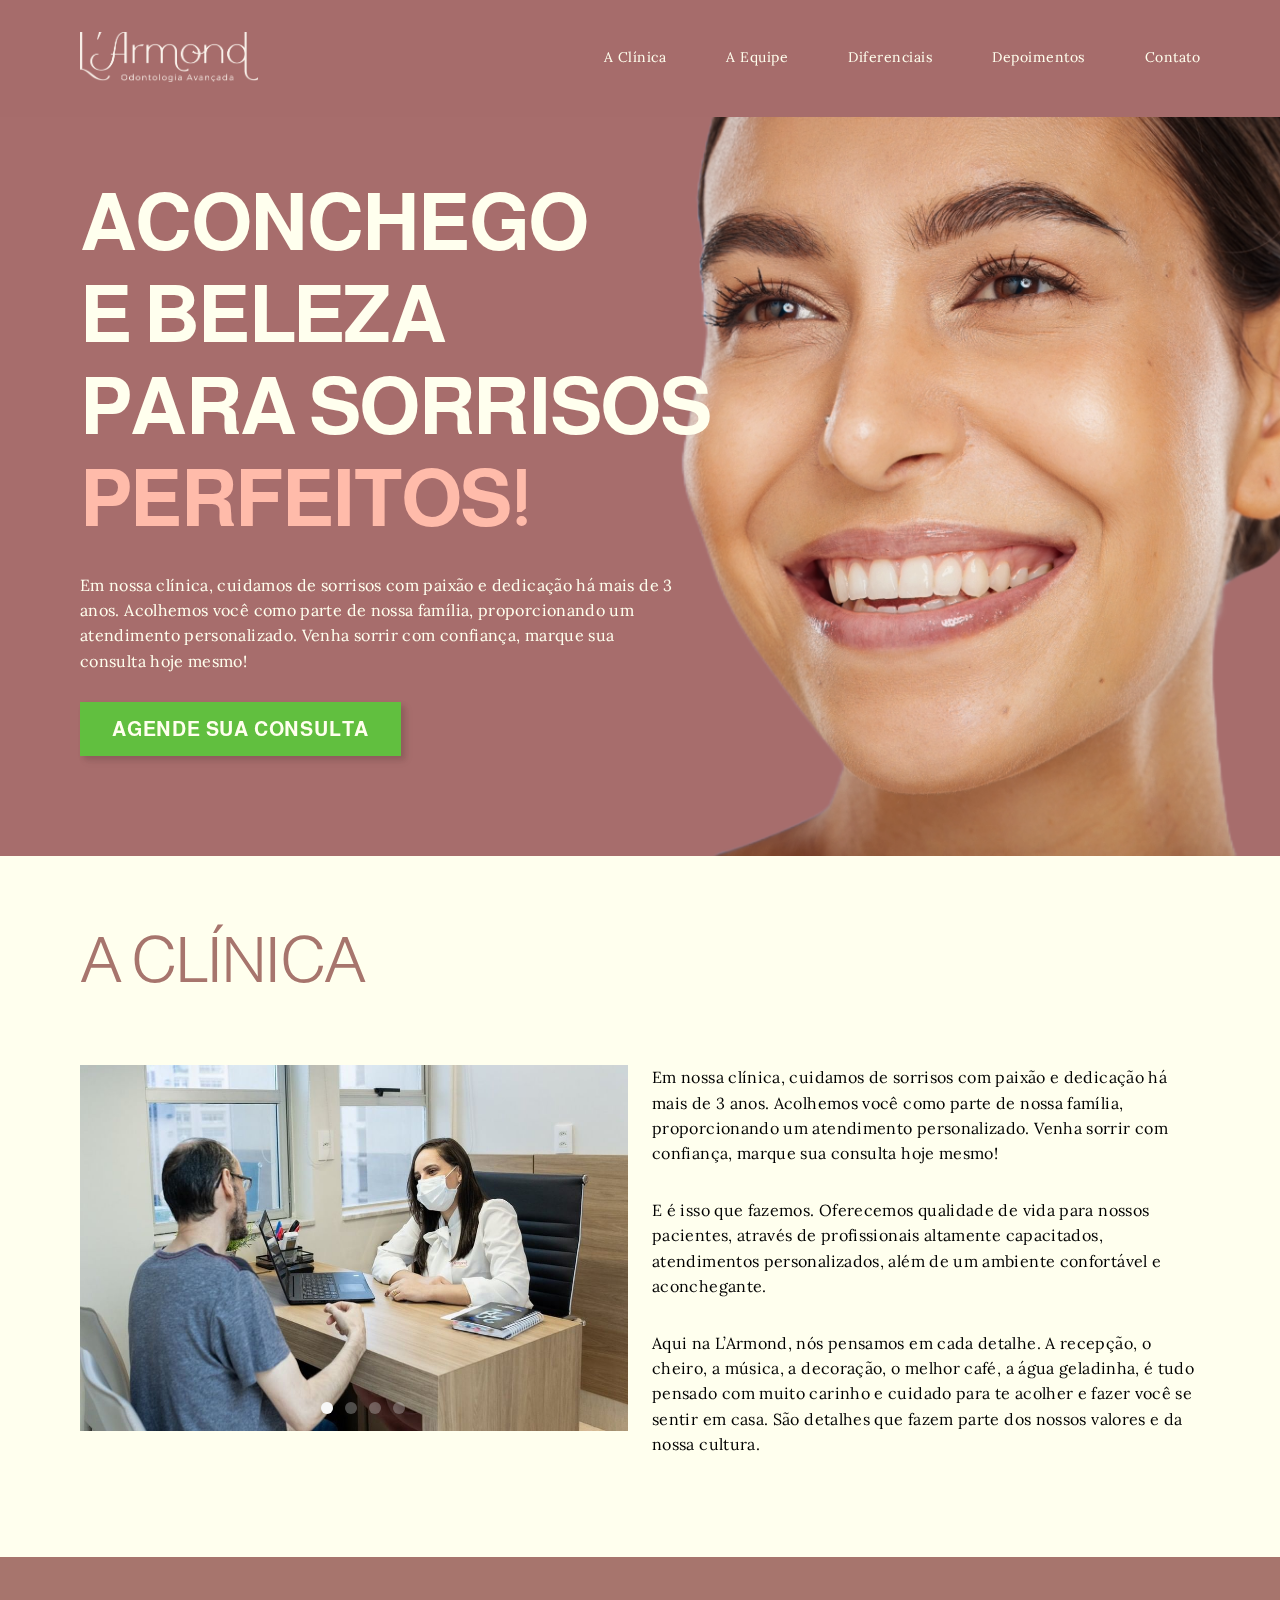
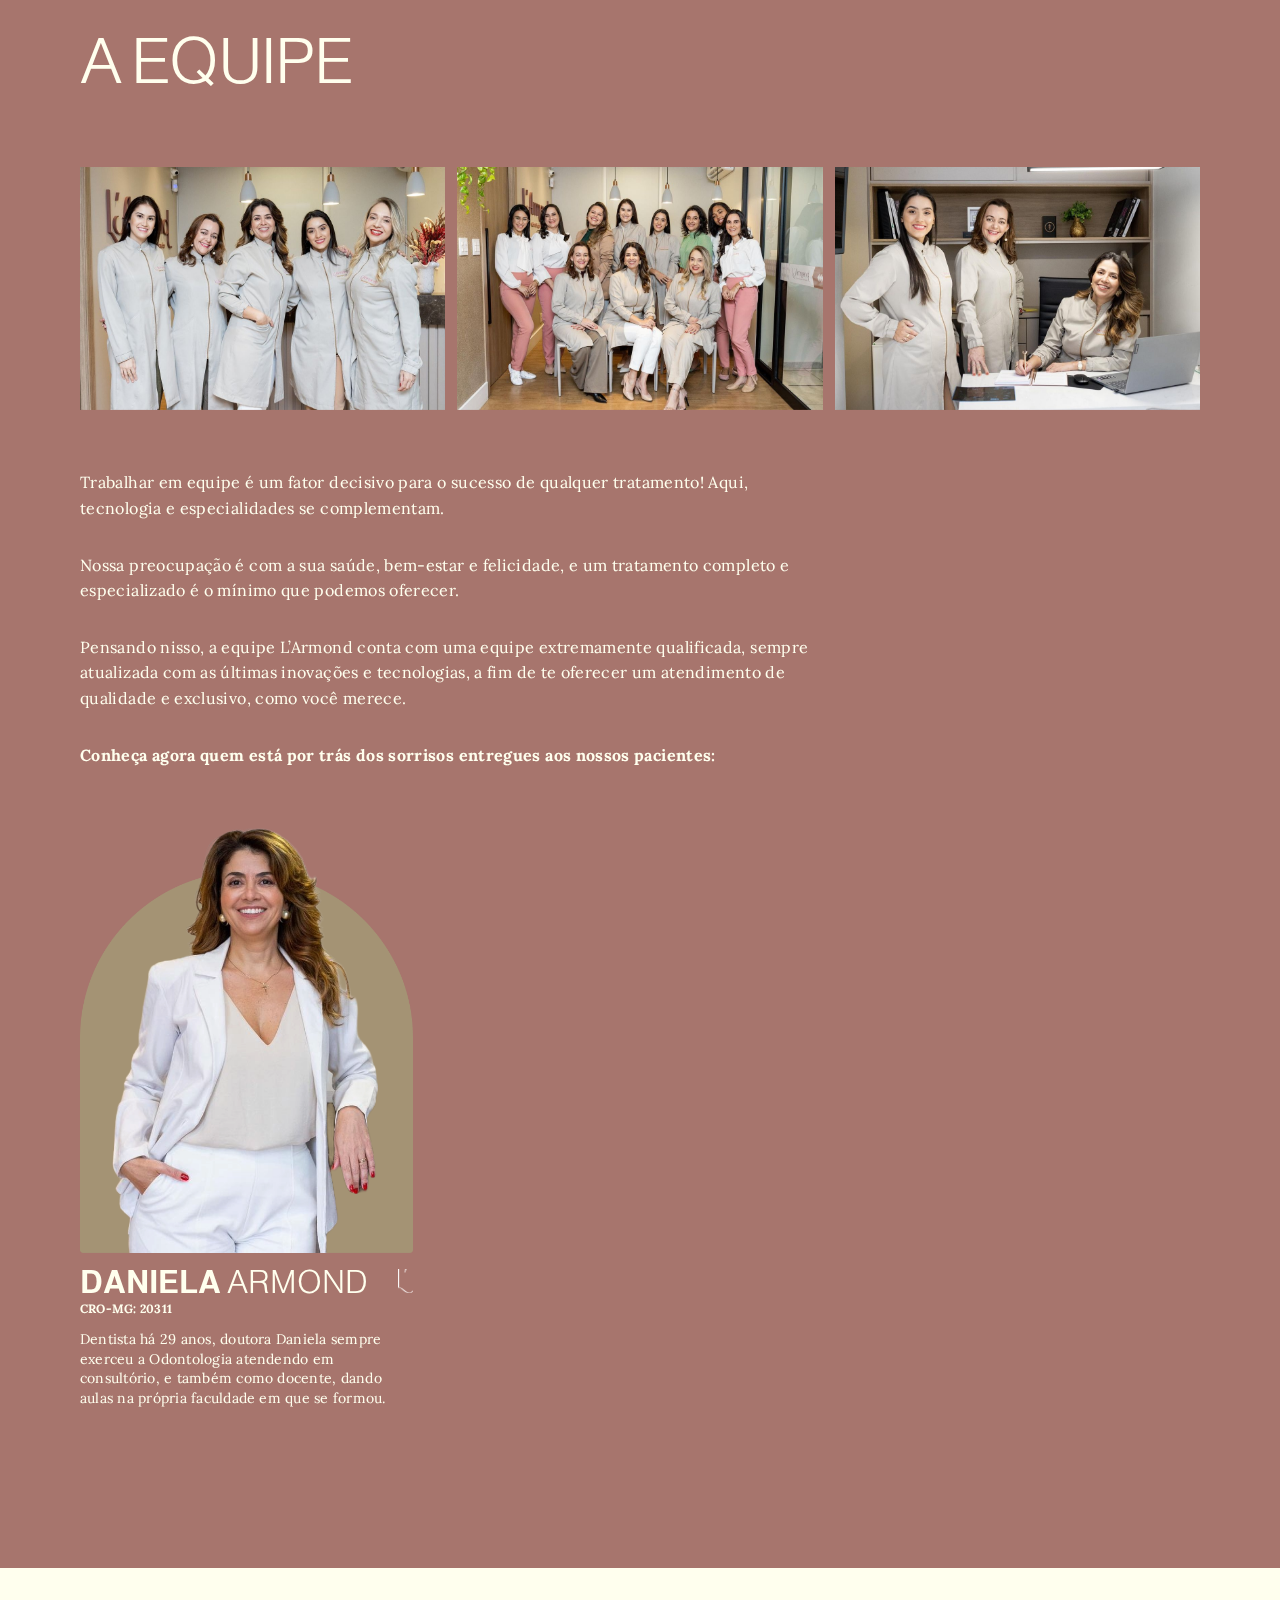
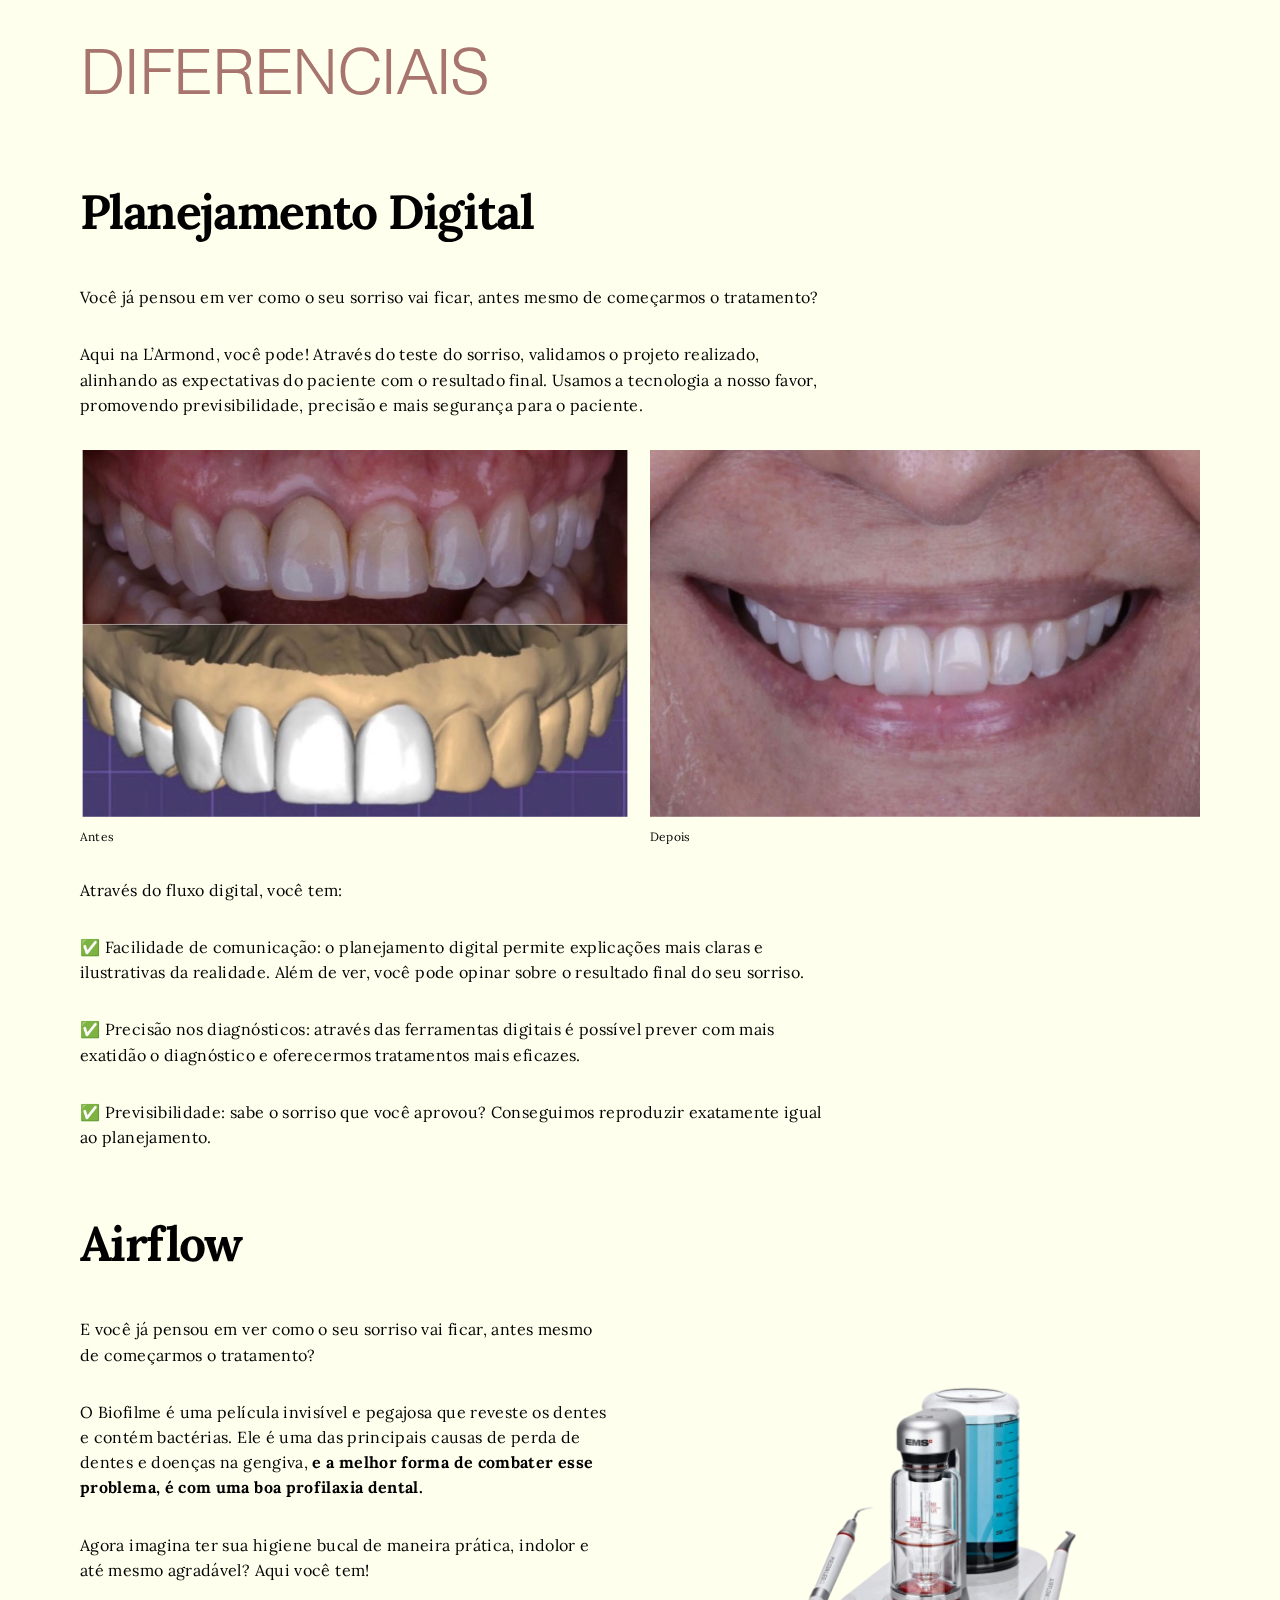
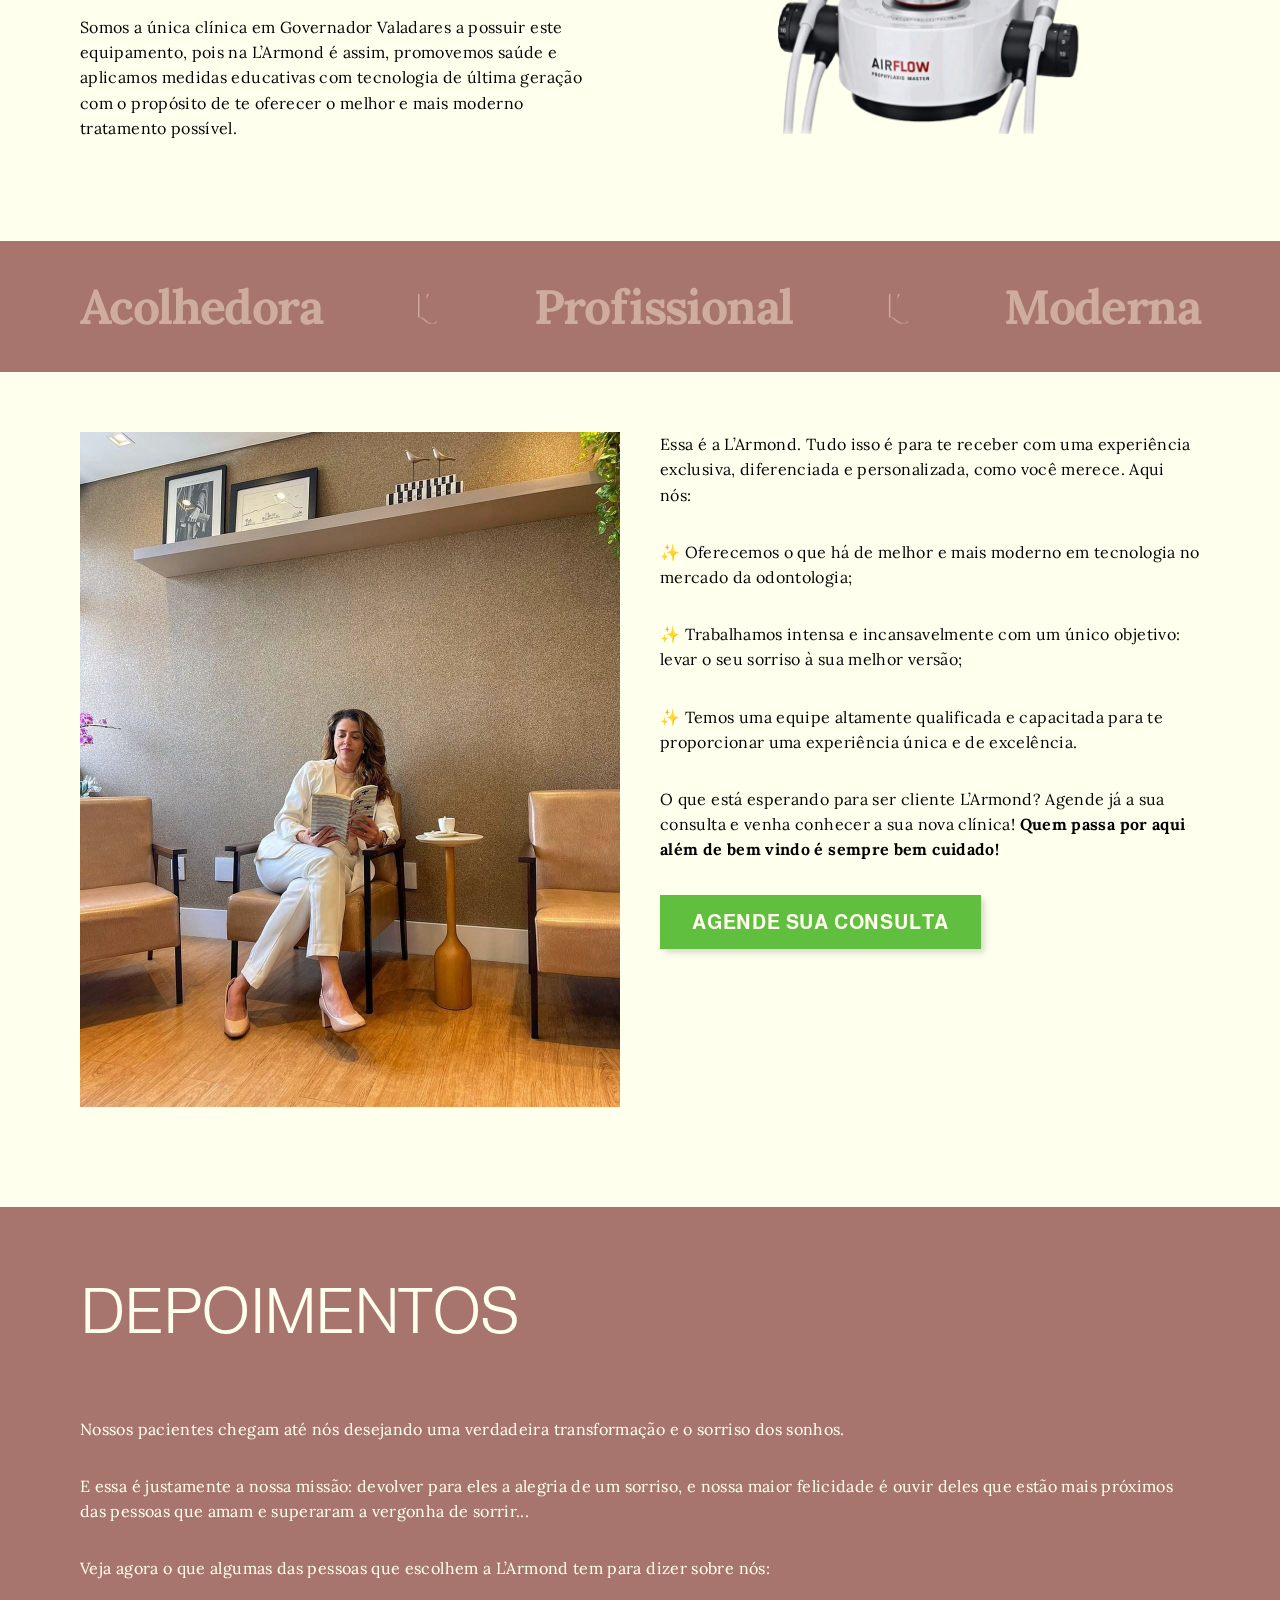
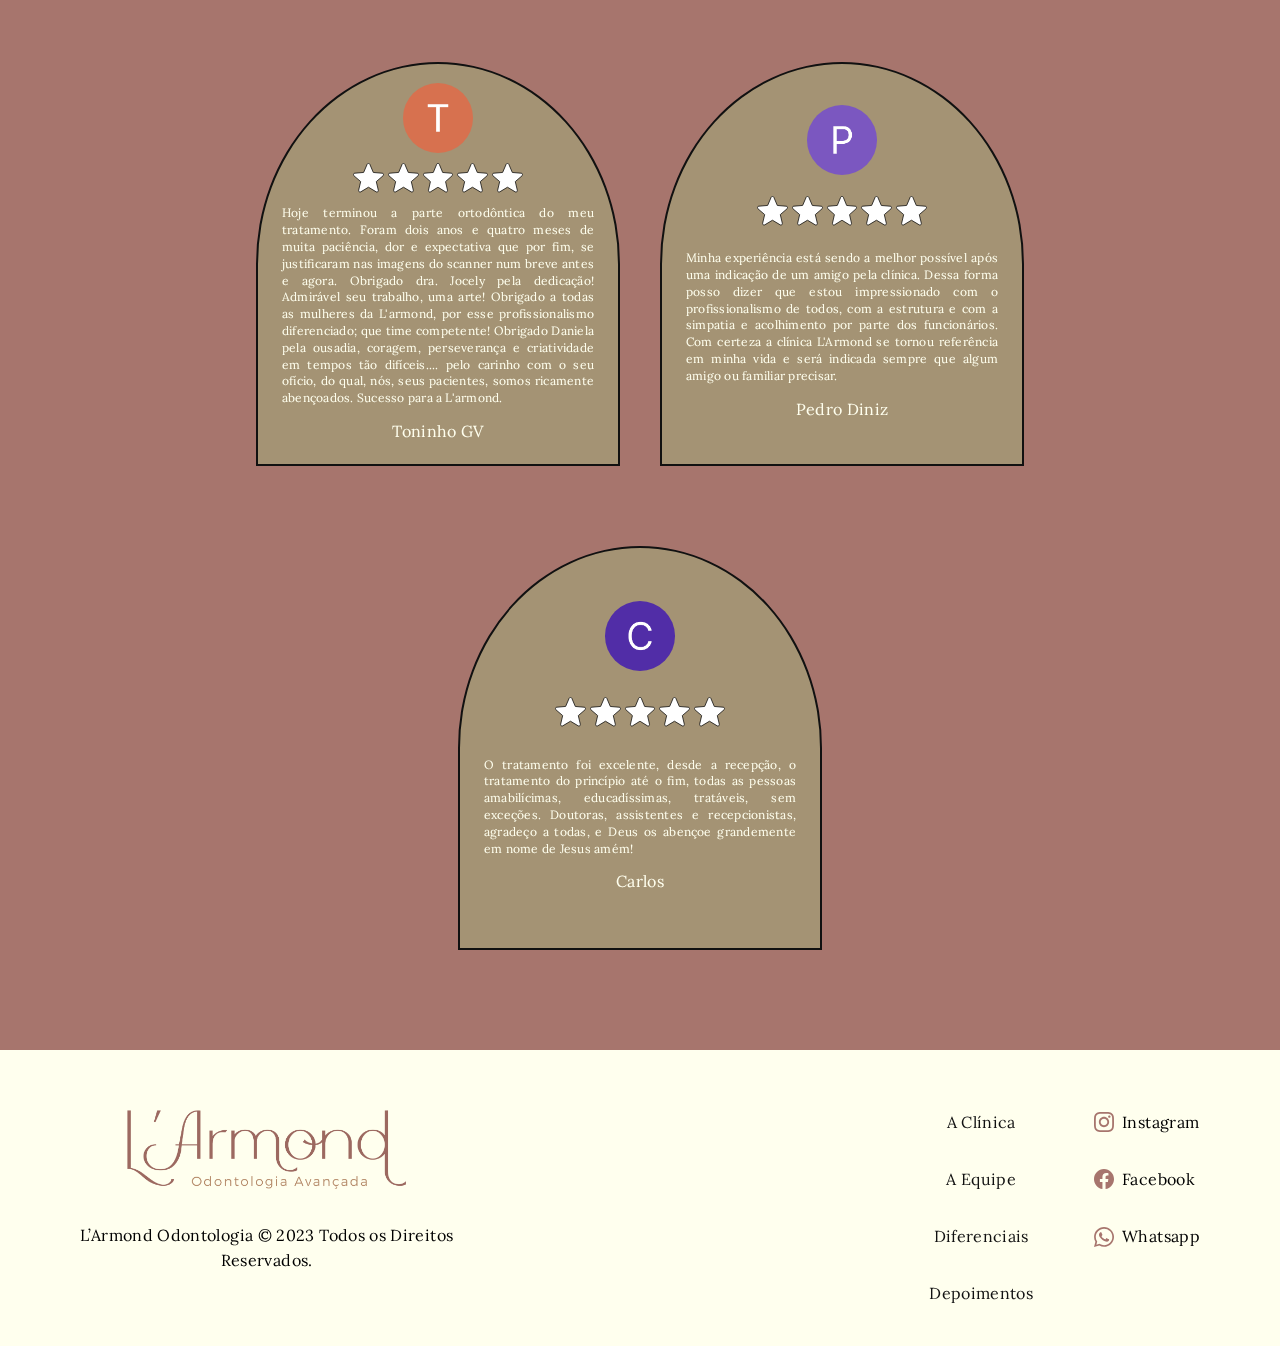
==== commit 87169036: "fixed: team text" ====
--- a/index.html
+++ b/index.html
@@ -157,7 +157,7 @@
 
         <p class="text font-color-white max-width-75ch">Pensando nisso, a equipe L’Armond conta com uma equipe extremamente qualificada, sempre atualizada com as últimas inovações e tecnologias, a fim de te oferecer um atendimento de qualidade e exclusivo, como você merece.</p>
 
-        <p class="text font-color-white max-width-75ch bold mb-title">Conheça agora as pessoas que estão por trás dos sorrisos entregues aos nossos pacientes:</p>
+        <p class="text font-color-white max-width-75ch bold mb-title">Conheça agora quem está por trás dos sorrisos entregues aos nossos pacientes:</p>
       </div>
 
       <div id="team-container" class="mb-title">
